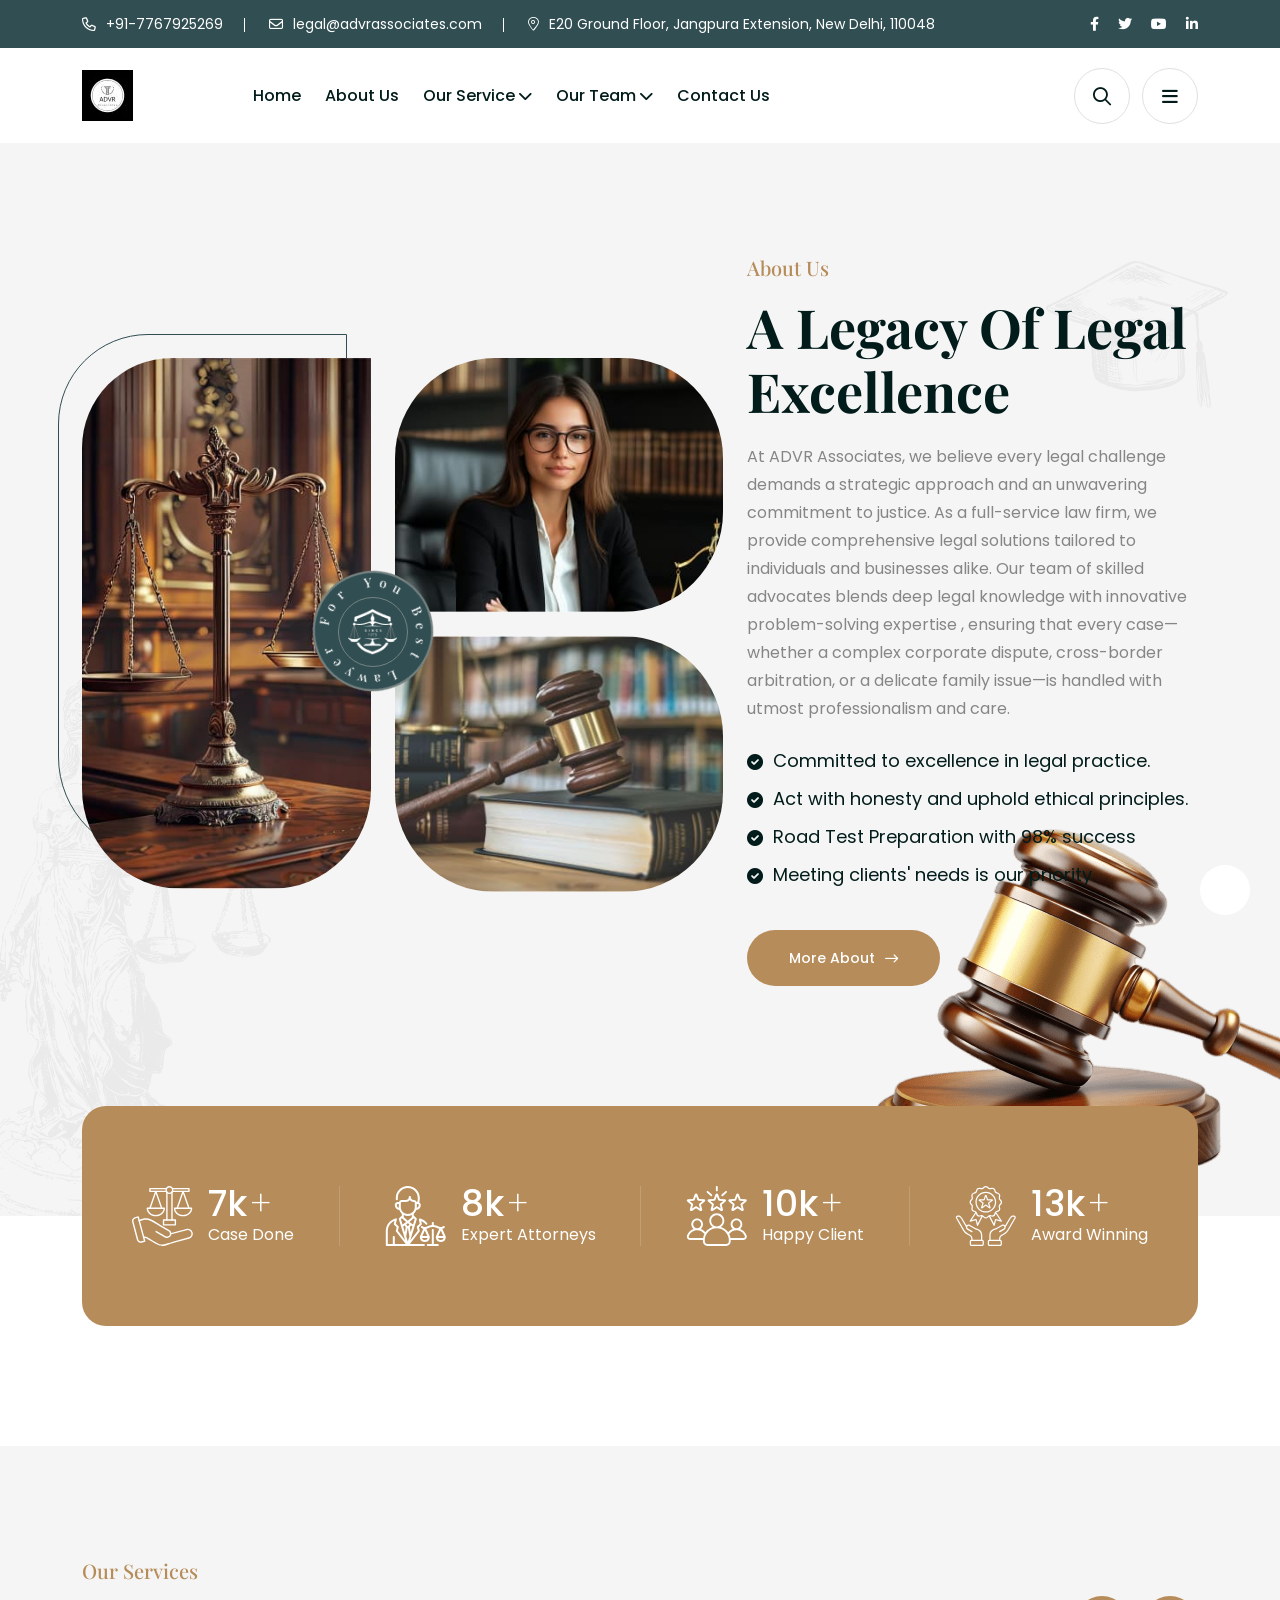
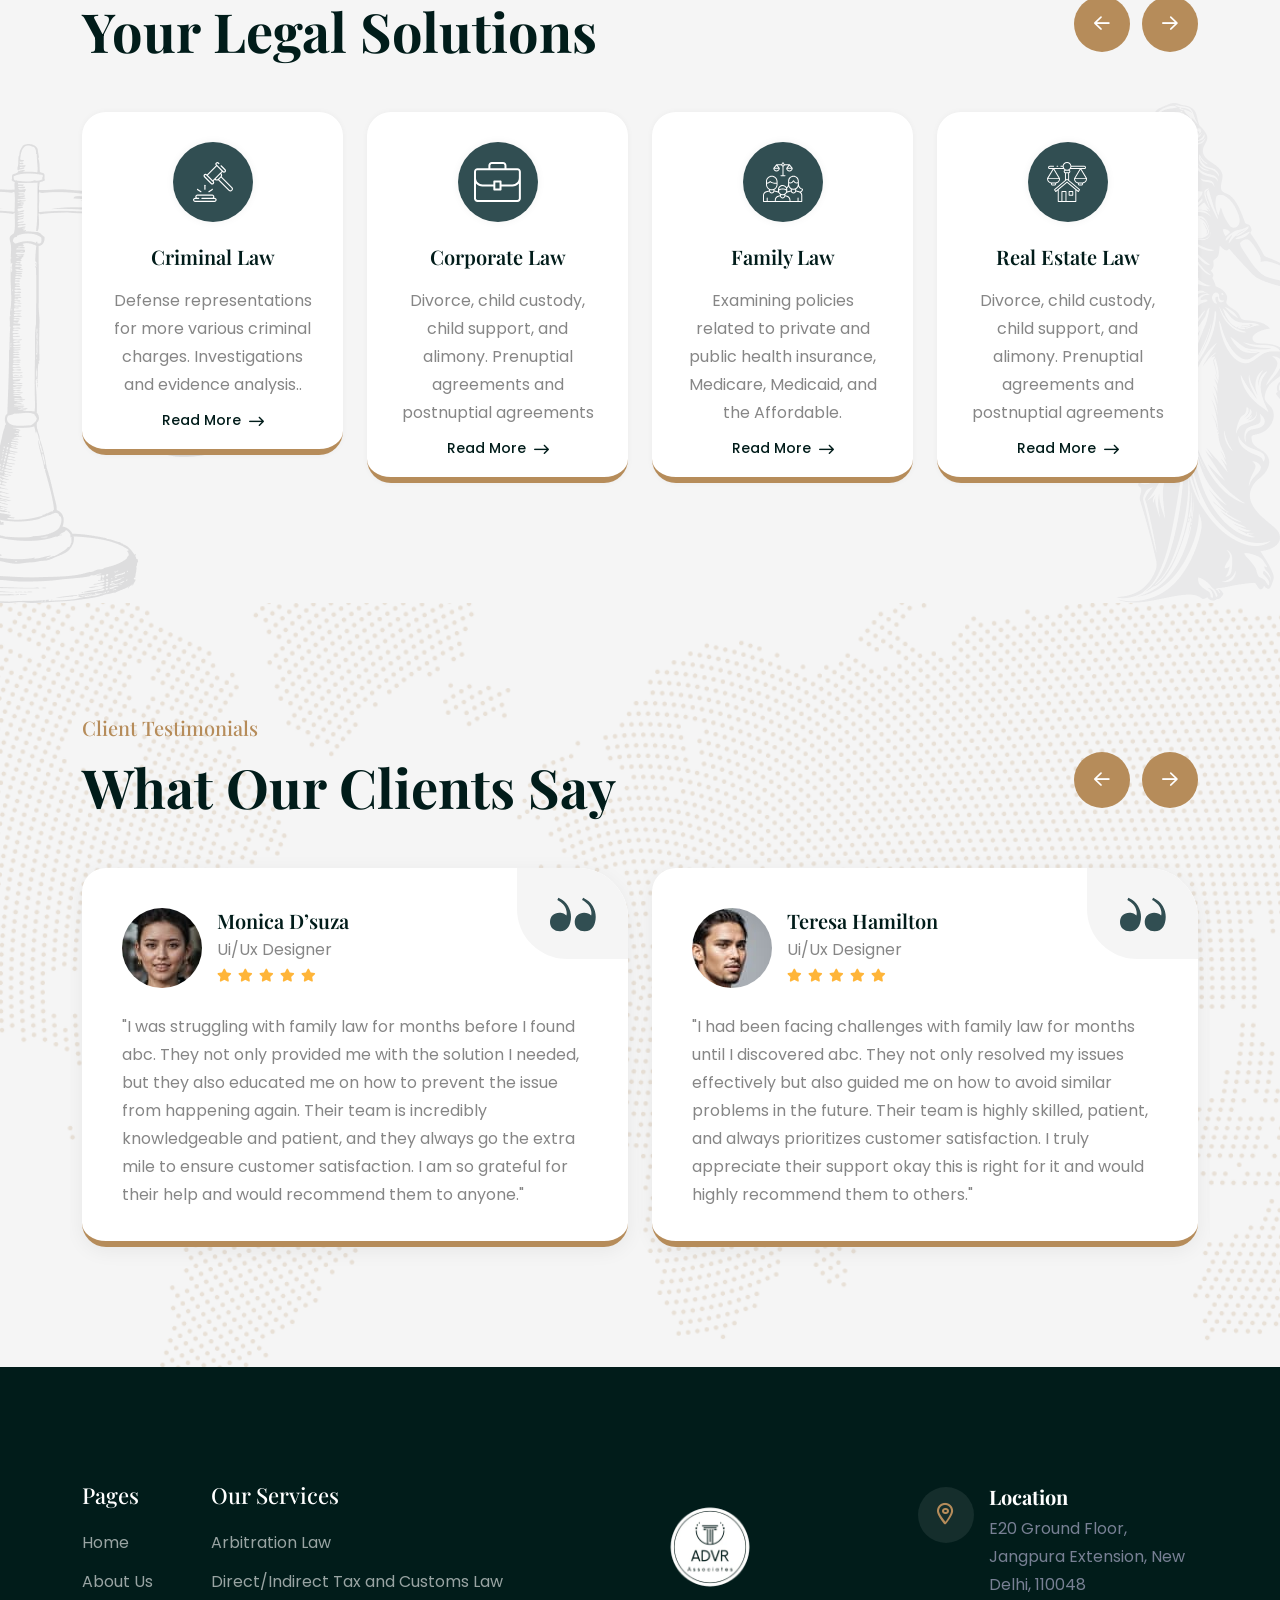
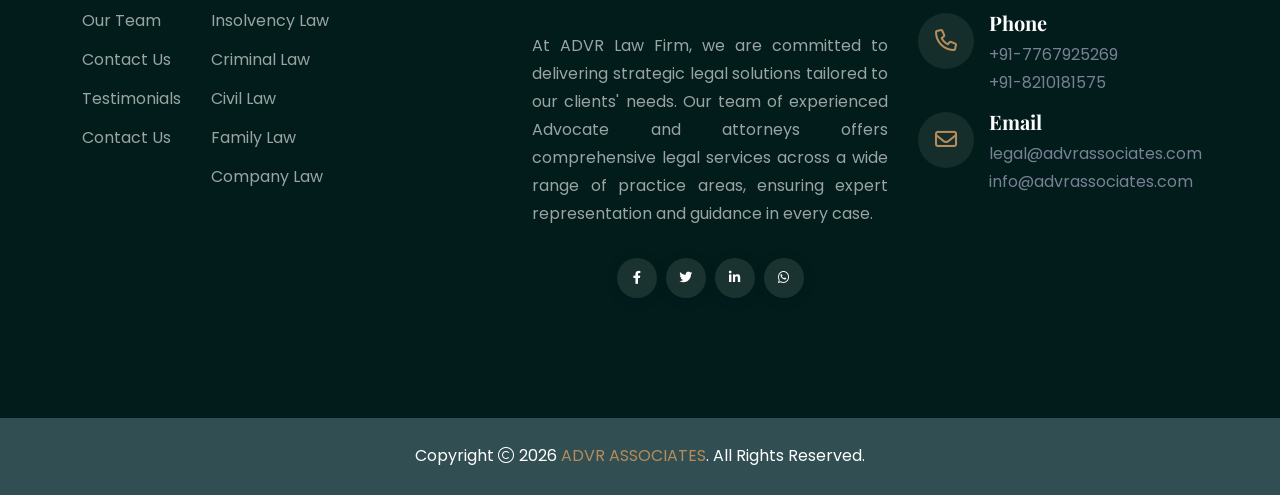
==== about.html @ f483fa9d "Initial commit" ====
<!doctype html>
<html class="no-js" lang="zxx" dir="ltr">
  <head>
    <meta charset="utf-8" />
    <meta http-equiv="x-ua-compatible" content="ie=edge" />
    <title>ADVR ASSOCIATES</title>
    <meta name="author" content="Ensaf" />
    <meta name="description" content="Ensaf-html - Law Agency HTML Template" />
    <meta name="keywords" content="Ensaf-html - Law Agency HTML Template" />
    <meta name="robots" content="INDEX,FOLLOW" />
    <meta
      name="viewport"
      content="width=device-width,initial-scale=1,shrink-to-fit=no"
    />
    <link rel="manifest" href="assets/img/favicons/manifest.json" />
    <meta name="msapplication-TileColor" content="#ffffff" />
    <meta
      name="msapplication-TileImage"
      content="assets/img/favicons/ms-icon-144x144.png"
    />
    <meta name="theme-color" content="#ffffff" />
    <link rel="preconnect" href="https://fonts.googleapis.com/" />
    <link rel="preconnect" href="https://fonts.gstatic.com/" crossorigin />
    <link
      href="https://fonts.googleapis.com/css2?family=Playfair+Display:ital,wght@0,400..900;1,400..900&amp;family=Poppins:ital,wght@0,100;0,200;0,300;0,400;0,500;0,600;0,700;0,800;0,900;1,100;1,200;1,300;1,400;1,500;1,600;1,700;1,800;1,900&amp;display=swap"
      rel="stylesheet"
    />
    <link rel="stylesheet" href="assets/css/app.min.css" />
    <link rel="stylesheet" href="assets/css/fontawesome.min.css" />
    <link rel="stylesheet" href="assets/css/style.css" />
  </head>
  <body class="">
    <div class="sidemenu-wrapper sidemenu-info d-none d-lg-block">
      <div class="sidemenu-content">
        <button class="closeButton sideMenuCls">
          <i class="far fa-times"></i>
        </button>
        <div class="widget">
          <div class="th-widget-about">
            <div class="about-logo">
              <a href="index.html"
                ><img
                  src="assets/img/my-images/New Projectdzgjhxb.webp "
                  alt="Ensaf-html"
              /></a>
            </div>
            <p class="about-text">
              We provide specialized winterization services to safeguard your
              pool during the off-season, and when spring arrives, we handle the
              thorough opening process.
            </p>
            <div class="th-social">
              <a href="https://www.facebook.com/"
                ><i class="fab fa-facebook-f"></i
              ></a>
              <a href="https://www.twitter.com/"
                ><i class="fab fa-twitter"></i
              ></a>
              <a href="https://www.linkedin.com/"
                ><i class="fab fa-linkedin-in"></i
              ></a>
              <a href="https://www.whatsapp.com/"
                ><i class="fab fa-whatsapp"></i
              ></a>
            </div>
          </div>
        </div>

        <div class="widget newsletter-widget">
          <h3 class="widget_title">Newsletter</h3>
          <p class="footer-text">Sign up to get update news about us</p>
          <form class="newsletter-form">
            <input
              class="form-control"
              type="email"
              placeholder="Enter Email"
              required=""
            />
            <button type="submit" class="th-btn style2">Subscribe</button>
          </form>
        </div>
      </div>
    </div>
    <div class="popup-search-box d-none d-lg-block">
      <button class="searchClose"><i class="fal fa-times"></i></button>
      <form action="#">
        <input type="text" placeholder="What are you looking for?" />
        <button type="submit"><i class="fal fa-search"></i></button>
      </form>
    </div>
    <div class="th-menu-wrapper">
      <div class="th-menu-area text-center">
        <button class="th-menu-toggle"><i class="fal fa-times"></i></button>
        <div class="mobile-logo">
          <a href="index.html"
            ><img
              src="assets/img/my-images/New Projectdzgjhxb.webp"
              alt="Ensaf-html"
          /></a>
        </div>
        <div class="th-mobile-menu">
          <ul>
            <li class="menu-item-has-children">
              <a href="index.html">Home</a>
            </li>

            <li class="menu-item-has-children">
              <a href="about.html">About Us</a>
            </li>
            <li class="menu-item-has-children">
              <a href="#">Service</a>
              <ul class="sub-menu">
                <li>
                  <a href="arbitration-law.html">Arbitration Law</a>
                </li>
                <li>
                  <a href="direct-indirect-tax-customs-law.html"
                    >Direct/Indirect Tax and Customs Law</a
                  >
                </li>
                <li>
                  <a href="insolvency-law.html">Insolvency Law</a>
                </li>
                <li><a href="criminal-law.html">Criminal Law</a></li>
                <li><a href="civil-law.html">Civil Law</a></li>
                <li><a href="family-law.html">Family Law</a></li>
                <li><a href="company-law.html">Company Law</a></li>
              </ul>
            </li>

            <li class="menu-item-has-children">
              <a href="#">Our Team</a>
              <ul class="sub-menu">
                <li><a href="ankita-singh.html">Ankita Singh</a></li>
                <li>
                  <a href="m-p-gupta.html">M.P Gupta</a>
                </li>
                <li>
                  <a href="riju-paukan.html">Riju Paukan</a>
                </li>
                <li><a href="deepak-kumar.html">Deepak Kumar</a></li>
                <li><a href="vibhas-tunkikar.html">Vibhas Tunkikar</a></li>
              </ul>
            </li>
            <li><a href="contact.html">Contact</a></li>
          </ul>
        </div>
      </div>
    </div>
    <header class="th-header header-layout1 onepage-nav">
      <div class="header-top">
        <div class="container header-1-container">
          <div
            class="row justify-content-center justify-content-lg-between align-items-center gy-2"
          >
            <div class="col-auto d-none d-lg-block">
              <div class="header-links">
                <ul>
                  <li>
                    <i class="fa-regular fa-phone"></i>
                    <a href="tel:+91-7767925269">+91-7767925269</a>
                  </li>
                  <li>
                    <i class="fa-sharp fa-regular fa-envelope"></i>
                    <a href="mailto:legal@advrassociates.com"
                      >legal@advrassociates.com</a
                    >
                  </li>
                  <li>
                    <i class="fal fa-location-dot"></i>
                    <a href="https://www.google.com/maps"
                      >E20 Ground Floor, Jangpura Extension, New Delhi, 110048
                    </a>
                  </li>
                </ul>
              </div>
            </div>
            <div class="col-auto">
              <div class="header-links">
                <div class="social-links">
                  <a href="https://www.facebook.com/"
                    ><i class="fab fa-facebook-f"></i
                  ></a>
                  <a href="https://www.twitter.com/"
                    ><i class="fab fa-twitter"></i
                  ></a>
                  <a href="https://www.youtube.com/"
                    ><i class="fa-brands fa-youtube"></i
                  ></a>
                  <a href="https://www.linkedin.com/"
                    ><i class="fa-brands fa-linkedin-in"></i
                  ></a>
                </div>
              </div>
            </div>
          </div>
        </div>
      </div>
      <div class="sticky-wrapper">
        <div class="menu-area">
          <div class="container header-1-container">
            <div class="row align-items-center justify-content-between">
              <div class="col-auto">
                <div class="header-logo">
                  <a href="index.html"
                    ><img
                      src="assets/img/my-images/New Projectdzgjhxb.webp"
                      alt="Ensaf-html"
                  /></a>
                </div>
              </div>
              <div class="col-auto me-xl-auto">
                <nav class="main-menu d-none d-lg-inline-block me-xl-auto">
                  <ul>
                    <li class="menu-item">
                      <a href="index.html">Home</a>
                    </li>
                    <li><a href="about.html">About Us</a></li>
                    <li class="menu-item-has-children">
                      <a href="#">Our Service</a>
                      <ul class="sub-menu">
                        <li>
                          <a href="arbitration-law.html">Arbitration Law</a>
                        </li>
                        <li>
                          <a href="direct-indirect-tax-customs-law.html"
                            >Direct/Indirect Tax and Customs Law</a
                          >
                        </li>
                        <li>
                          <a href="insolvency-law.html">Insolvency Law</a>
                        </li>
                        <li><a href="criminal-law.html">Criminal Law</a></li>
                        <li><a href="civil-law.html">Civil Law</a></li>
                        <li><a href="family-law.html">Family Law</a></li>
                        <li><a href="company-law.html">Company Law</a></li>
                      </ul>
                    </li>
                    <li class="menu-item-has-children">
                      <a href="#">Our Team</a>
                      <ul class="sub-menu">
                        <li><a href="ankita-singh.html">Ankita Singh</a></li>
                        <li>
                          <a href="m-p-gupta.html">M.P Gupta</a>
                        </li>
                        <li>
                          <a href="riju-paukan.html">Riju Paukan</a>
                        </li>
                        <li><a href="deepak-kumar.html">Deepak Kumar</a></li>
                        <li>
                          <a href="vibhas-tunkikar.html">Vibhas Tunkikar</a>
                        </li>
                      </ul>
                    </li>
                    <li><a href="contact.html">Contact Us</a></li>
                  </ul>
                </nav>
                <button type="button" class="th-menu-toggle d-block d-lg-none">
                  <i class="far fa-bars"></i>
                </button>
              </div>
              <div class="col-auto d-none d-xl-block">
                <div class="header-button">
                  <button type="button" class="icon-btn searchBoxToggler">
                    <i class="far fa-magnifying-glass"></i>
                  </button>
                  <a href="contact.html" class="th-btn style4"
                    >Free consultation <i class="far fa-arrow-right-long"></i
                  ></a>
                  <button type="button" class="icon-btn sideMenuInfo">
                    <i class="fa-solid fa-bars"></i>
                  </button>
                </div>
              </div>
            </div>
          </div>
        </div>
      </div>
    </header>
    <div class="about-1-wrapper space bg-smoke2" id="about-sec">
      <div class="shape-mockup jump" data-left="0%" data-bottom="0%">
        <img src="assets/img/my-images/about1-left-shape.png" alt="image" />
      </div>
      <div class="shape-mockup jump" data-top="11%" data-right="4%">
        <img src="assets/img/my-images/about1-right-top.png" alt="image" />
      </div>
      <div
        class="shape-mockup jump-reverse d-none d-md-block"
        data-right="0"
        data-bottom="4%"
      >
        <img src="assets/img/my-images/about1-right-bottom.png" alt="image" />
      </div>
      <div class="container">
        <div class="row gy-40 gx-60 align-items-center">
          <div class="col-xl-7 mb-xl-0">
            <div class="img-box1 about-1">
              <div class="shape-mockup logo-shape">
                <div class="logo-icon-wrap">
                  <h4 class="logo-icon">
                    <img
                      src="assets/img/my-images/logo-icon-white.png"
                      alt="img"
                    />
                  </h4>
                  <div class="logo-icon-wrap__text bg-theme2">
                    <span class="logo-animation">Best Lawyer For You</span>
                  </div>
                </div>
              </div>
              <div class="img1">
                <img
                  class="tilt-active"
                  src="assets/img/my-images/about-1-left.jpg"
                  alt="Image"
                />
              </div>
              <div class="img2">
                <div class="img2-top">
                  <img
                    class="tilt-active"
                    src="assets/img/my-images/about-1-right.jpg"
                    alt="Image"
                  />
                </div>
                <div class="img2-bottom">
                  <img
                    class="tilt-active"
                    src="assets/img/my-images/about-1-right-2.jpg"
                    alt="Image"
                  />
                </div>
              </div>
            </div>
          </div>
          <div class="col-xl-5">
            <div class="title-area mb-25">
              <span class="sub-title before-none">About Us</span>
              <h2 class="sec-title">A Legacy of Legal Excellence</h2>
              <p class="sec-text">
                At ADVR Associates, we believe every legal challenge demands a
                strategic approach and an unwavering commitment to justice. As a
                full-service law firm, we provide comprehensive legal solutions
                tailored to individuals and businesses alike. Our team of
                skilled advocates blends deep legal knowledge with innovative
                problem-solving expertise , ensuring that every case—whether a
                complex corporate dispute, cross-border arbitration, or a
                delicate family issue—is handled with utmost professionalism and
                care.
              </p>
            </div>
            <div class="checklist style2 mb-40">
              <ul>
                <li>
                  <i class="fa-sharp fa-solid fa-circle-check"></i> Committed to
                  excellence in legal practice.
                </li>
                <li>
                  <i class="fa-sharp fa-solid fa-circle-check"></i> Act with
                  honesty and uphold ethical principles.
                </li>
                <li>
                  <i class="fa-sharp fa-solid fa-circle-check"></i> Road Test
                  Preparation with 98% success
                </li>
                <li>
                  <i class="fa-sharp fa-solid fa-circle-check"></i> Meeting
                  clients' needs is our priority.
                </li>
              </ul>
            </div>
            <div>
              <a href="about.html" class="th-btn style4"
                >More About <i class="fa-regular fa-arrow-right-long"></i
              ></a>
            </div>
          </div>
        </div>
      </div>
    </div>

    <div
      class="counter-sec1 space-bottom"
      data-pos-for=".about-1-wrapper"
      data-sec-pos="top-half"
    >
      <div class="container">
        <div class="counter-card-wrap">
          <div class="counter-card">
            <div class="box-icon">
              <img src="assets/img/my-images/counter_1_1.svg" alt="Icon" />
            </div>
            <div class="media-body">
              <h4 class="box-number">
                <span class="counter-number">10 </span>k
                <span class="plus-simple">+</span>
              </h4>
              <p class="box-text">Case Done</p>
            </div>
          </div>
          <div class="divider"></div>
          <div class="counter-card">
            <div class="box-icon">
              <img src="assets/img/my-images/counter_1_2.svg" alt="Icon" />
            </div>
            <div class="media-body">
              <h4 class="box-number">
                <span class="counter-number">12 </span>k
                <span class="plus-simple">+</span>
              </h4>
              <p class="box-text">Expert Attorneys</p>
            </div>
          </div>
          <div class="divider"></div>
          <div class="counter-card">
            <div class="box-icon">
              <img src="assets/img/my-images/counter_1_3.svg" alt="Icon" />
            </div>
            <div class="media-body">
              <h4 class="box-number">
                <span class="counter-number">15 </span>k
                <span class="plus-simple">+</span>
              </h4>
              <p class="box-text">Happy Client</p>
            </div>
          </div>
          <div class="divider"></div>
          <div class="counter-card">
            <div class="box-icon">
              <img src="assets/img/my-images/counter_1_4.svg" alt="Icon" />
            </div>
            <div class="media-body">
              <h4 class="box-number">
                <span class="counter-number">20 </span>k
                <span class="plus-simple">+</span>
              </h4>
              <p class="box-text">Award Winning</p>
            </div>
          </div>
          <div class="divider"></div>
        </div>
      </div>
    </div>
    <section
      class="th-service-2 bg-smoke overflow-hidden space bg-smoke2"
      id="service-sec"
    >
      <div
        class="shape-mockup jump d-none d-xl-block"
        data-left="0"
        data-bottom="0"
      >
        <img
          src="assets/img/my-images/service-inner-left.png"
          alt="shape img"
        />
      </div>
      <div
        class="shape-mockup jump-reverse d-none d-xl-block"
        data-right="0"
        data-bottom="0"
      >
        <img
          src="assets/img/my-images/service-inner-right.png"
          alt="shape img"
        />
      </div>
      <div class="container">
        <div
          class="row justify-content-lg-between justify-content-center align-items-end"
        >
          <div class="col-lg-7 col-md-8">
            <div class="title-area text-center text-lg-start">
              <span class="sub-title">Our Services</span>
              <h2 class="sec-title">Your Legal Solutions</h2>
            </div>
          </div>
          <div class="col-lg-auto d-none d-lg-block">
            <div class="sec-btn">
              <div class="icon-box">
                <button
                  data-slider-prev="#serviceSlider2"
                  class="slider-arrow default show-all"
                >
                  <i class="far fa-arrow-left"></i>
                </button>
                <button
                  data-slider-next="#serviceSlider2"
                  class="slider-arrow default show-all"
                >
                  <i class="far fa-arrow-right"></i>
                </button>
              </div>
            </div>
          </div>
        </div>
        <div class="row gy-30 justify-content-center">
          <div class="slider-area">
            <div
              class="swiper th-slider has-shadow"
              id="serviceSlider2"
              data-slider-options='{"breakpoints":{"0":{"slidesPerView":1},"576":{"slidesPerView":"1"},"768":{"slidesPerView":"2"},"992":{"slidesPerView":"3"},"1200":{"slidesPerView":"4"}}, "autoHeight": "true"}'
            >
              <div class="swiper-wrapper">
                <div class="swiper-slide">
                  <div class="service-card style-2 bg-white">
                    <div class="box-icon">
                      <img
                        src="assets/img/my-images/service_card_1_1.svg"
                        alt="Icon"
                      />
                    </div>
                    <div class="box-content">
                      <h3 class="box-title">
                        <a href="service-details.html">Criminal Law</a>
                      </h3>
                      <p class="box-text">
                        Defense representations for more various criminal
                        charges. Investigations and evidence analysis..
                      </p>
                    </div>
                    <a href="service-details.html" class="link-btn"
                      >Read More <i class="fa-regular fa-arrow-right-long"></i
                    ></a>
                  </div>
                </div>
                <div class="swiper-slide">
                  <div class="service-card style-2 bg-white">
                    <div class="box-icon">
                      <img
                        src="assets/img/my-images/service_card_1_2.svg"
                        alt="Icon"
                      />
                    </div>
                    <div class="box-content">
                      <h3 class="box-title">
                        <a href="service-details.html">Corporate Law</a>
                      </h3>
                      <p class="box-text">
                        Divorce, child custody, child support, and alimony.
                        Prenuptial agreements and postnuptial agreements
                      </p>
                    </div>
                    <a href="service-details.html" class="link-btn"
                      >Read More <i class="fa-regular fa-arrow-right-long"></i
                    ></a>
                  </div>
                </div>
                <div class="swiper-slide">
                  <div class="service-card style-2 bg-white">
                    <div class="box-icon">
                      <img
                        src="assets/img/my-images/service_card_1_3.svg"
                        alt="Icon"
                      />
                    </div>
                    <div class="box-content">
                      <h3 class="box-title">
                        <a href="service-details.html">Family Law</a>
                      </h3>
                      <p class="box-text">
                        Examining policies related to private and public health
                        insurance, Medicare, Medicaid, and the Affordable.
                      </p>
                    </div>
                    <a href="service-details.html" class="link-btn"
                      >Read More <i class="fa-regular fa-arrow-right-long"></i
                    ></a>
                  </div>
                </div>
                <div class="swiper-slide">
                  <div class="service-card style-2 bg-white">
                    <div class="box-icon">
                      <img
                        src="assets/img/my-images/service_card_1_4.svg"
                        alt="Icon"
                      />
                    </div>
                    <div class="box-content">
                      <h3 class="box-title">
                        <a href="service-details.html">Real Estate Law</a>
                      </h3>
                      <p class="box-text">
                        Divorce, child custody, child support, and alimony.
                        Prenuptial agreements and postnuptial agreements
                      </p>
                    </div>
                    <a href="service-details.html" class="link-btn"
                      >Read More <i class="fa-regular fa-arrow-right-long"></i
                    ></a>
                  </div>
                </div>
                <div class="swiper-slide">
                  <div class="service-card style-2 bg-white">
                    <div class="box-icon">
                      <img
                        src="assets/img/my-images/service_card_1_5.svg"
                        alt="Icon"
                      />
                    </div>
                    <div class="box-content">
                      <h3 class="box-title">
                        <a href="service-details.html">Personal Injury Law</a>
                      </h3>
                      <p class="box-text">
                        Property transactions, leases, and zoning issues. Real
                        estate disputes and litigation. Property title searches.
                      </p>
                    </div>
                    <a href="service-details.html" class="link-btn"
                      >Read More <i class="fa-regular fa-arrow-right-long"></i
                    ></a>
                  </div>
                </div>
                <div class="swiper-slide">
                  <div class="service-card style-2 bg-white">
                    <div class="box-icon">
                      <img
                        src="assets/img/my-images/service_card_1_6.svg"
                        alt="Icon"
                      />
                    </div>
                    <div class="box-content">
                      <h3 class="box-title">
                        <a href="service-details.html">Health Care Policy</a>
                      </h3>
                      <p class="box-text">
                        Divorce, child custody, child support, and alimony.
                        Prenuptial agreements and postnuptial agreements
                      </p>
                    </div>
                    <a href="service-details.html" class="link-btn"
                      >Read More <i class="fa-regular fa-arrow-right-long"></i
                    ></a>
                  </div>
                </div>
              </div>
            </div>
          </div>
        </div>
      </div>
    </section>

    <section
      class="testi-card-area-1 overflow-hidden space"
      id="testi-sec"
      data-bg-src="assets/img/my-images/testi-bg-1.png"
    >
      <div class="container">
        <div
          class="row justify-content-lg-between justify-content-center align-items-end"
        >
          <div class="col-lg">
            <div class="title-area text-center text-lg-start">
              <span class="sub-title before-none">Client Testimonials</span>
              <h2 class="sec-title">What Our Clients Say</h2>
            </div>
          </div>
          <div class="col-lg-auto">
            <div class="sec-btn">
              <div class="icon-box">
                <button
                  data-slider-prev="#testiSlide11"
                  class="slider-arrow default"
                >
                  <i class="far fa-arrow-left"></i>
                </button>
                <button
                  data-slider-next="#testiSlide11"
                  class="slider-arrow default"
                >
                  <i class="far fa-arrow-right"></i>
                </button>
              </div>
            </div>
          </div>
        </div>
        <div class="testi-card-slide">
          <div
            class="swiper has-shadow th-slider"
            id="testiSlide11"
            data-slider-options='{"breakpoints":{"0":{"slidesPerView":1},"576":{"slidesPerView":"1"},"768":{"slidesPerView":"1"},"992":{"slidesPerView":"2"},"1200":{"slidesPerView":"2"}}}'
          >
            <div class="swiper-wrapper">
              <div class="swiper-slide">
                <div class="testi-block" dir="ltr">
                  <div class="testi-icon-1-top">
                    <img
                      src="assets/img/my-images/testi-icon-1-top.svg"
                      alt="image"
                    />
                  </div>
                  <div class="testi-block-top">
                    <div class="box-img">
                      <img
                        src="assets/img/my-images/testi_1_1.jpg"
                        alt="Avater"
                      />
                    </div>
                    <div class="content">
                      <h3 class="box-title">Monica D’suza</h3>
                      <p class="box-desig">Ui/Ux Designer</p>
                      <div class="box-review">
                        <i class="fa-sharp fa-solid fa-star"></i
                        ><i class="fa-sharp fa-solid fa-star"></i
                        ><i class="fa-sharp fa-solid fa-star"></i
                        ><i class="fa-sharp fa-solid fa-star"></i
                        ><i class="fa-sharp fa-solid fa-star"></i>
                      </div>
                    </div>
                  </div>
                  <p class="box-text">
                    "I was struggling with family law for months before I found
                    abc. They not only provided me with the solution I needed,
                    but they also educated me on how to prevent the issue from
                    happening again. Their team is incredibly knowledgeable and
                    patient, and they always go the extra mile to ensure
                    customer satisfaction. I am so grateful for their help and
                    would recommend them to anyone."
                  </p>
                </div>
              </div>
              <div class="swiper-slide">
                <div class="testi-block" dir="ltr">
                  <div class="testi-icon-1-top">
                    <img
                      src="assets/img/my-images/testi-icon-1-top.svg"
                      alt="image"
                    />
                  </div>
                  <div class="testi-block-top">
                    <div class="box-img">
                      <img
                        src="assets/img/my-images/testi_1_2.jpg"
                        alt="Avater"
                      />
                    </div>
                    <div class="content">
                      <h3 class="box-title">Teresa Hamilton</h3>
                      <p class="box-desig">Ui/Ux Designer</p>
                      <div class="box-review">
                        <i class="fa-sharp fa-solid fa-star"></i
                        ><i class="fa-sharp fa-solid fa-star"></i
                        ><i class="fa-sharp fa-solid fa-star"></i
                        ><i class="fa-sharp fa-solid fa-star"></i
                        ><i class="fa-sharp fa-solid fa-star"></i>
                      </div>
                    </div>
                  </div>
                  <p class="box-text">
                    "I had been facing challenges with family law for months
                    until I discovered abc. They not only resolved my issues
                    effectively but also guided me on how to avoid similar
                    problems in the future. Their team is highly skilled,
                    patient, and always prioritizes customer satisfaction. I
                    truly appreciate their support okay this is right for it and
                    would highly recommend them to others."
                  </p>
                </div>
              </div>
              <div class="swiper-slide">
                <div class="testi-block" dir="ltr">
                  <div class="testi-icon-1-top">
                    <img
                      src="assets/img/my-images/testi-icon-1-top.svg"
                      alt="image"
                    />
                  </div>
                  <div class="testi-block-top">
                    <div class="box-img">
                      <img
                        src="assets/img/my-images/testi_1_3.jpg"
                        alt="Avater"
                      />
                    </div>
                    <div class="content">
                      <h3 class="box-title">Monks Millar</h3>
                      <p class="box-desig">Ui/Ux Designer</p>
                      <div class="box-review">
                        <i class="fa-sharp fa-solid fa-star"></i
                        ><i class="fa-sharp fa-solid fa-star"></i
                        ><i class="fa-sharp fa-solid fa-star"></i
                        ><i class="fa-sharp fa-solid fa-star"></i
                        ><i class="fa-sharp fa-solid fa-star"></i>
                      </div>
                    </div>
                  </div>
                  <p class="box-text">
                    "I was struggling with family law for months before I found
                    abc. They not only provided me with the solution I needed,
                    but they also educated me on how to prevent the issue from
                    happening again. Their team is incredibly knowledgeable and
                    patient, and they always go the extra mile to ensure
                    customer satisfaction. I am so grateful for their help and
                    would recommend them to anyone."
                  </p>
                </div>
              </div>
              <div class="swiper-slide">
                <div class="testi-block" dir="ltr">
                  <div class="testi-icon-1-top">
                    <img
                      src="assets/img/my-images/testi-icon-1-top.svg"
                      alt="image"
                    />
                  </div>
                  <div class="testi-block-top">
                    <div class="box-img">
                      <img
                        src="assets/img/my-images/testi_1_4.jpg"
                        alt="Avater"
                      />
                    </div>
                    <div class="content">
                      <h3 class="box-title">William Hazelip</h3>
                      <p class="box-desig">Ui/Ux Designer</p>
                      <div class="box-review">
                        <i class="fa-sharp fa-solid fa-star"></i
                        ><i class="fa-sharp fa-solid fa-star"></i
                        ><i class="fa-sharp fa-solid fa-star"></i
                        ><i class="fa-sharp fa-solid fa-star"></i
                        ><i class="fa-sharp fa-solid fa-star"></i>
                      </div>
                    </div>
                  </div>
                  <p class="box-text">
                    "Navigating family law issues was overwhelming for months
                    until I came across abc. They didn’t just solve how to
                    prevent the issue from happening again my problem—they
                    empowered me with knowledge to manage such situations
                    better. Their expertise and dedication to client
                    satisfaction left okay no problem a lasting impression. I’m
                    forever grateful and highly endorse their services."
                  </p>
                </div>
              </div>
            </div>
          </div>
        </div>
      </div>
    </section>

    <!-- Footer Section Start-->
    <footer class="footer-wrapper footer-layout1">
      <div class="widget-area bg-footer-color">
        <div class="container">
          <div class="row justify-content-between">
            <div class="col-md-6 col-xl-auto footer-border-right">
              <div class="widget widget_nav_menu footer-widget">
                <h3 class="widget_title">Pages</h3>
                <div class="menu-all-pages-container">
                  <ul class="menu">
                    <li><a href="index.html">Home</a></li>
                    <li><a href="about.html">About Us</a></li>
                    <li><a href="team.html">Our Team</a></li>
                    <li><a href="contact.html">Contact Us</a></li>
                    <li><a href="testimonials.html">Testimonials</a></li>
                    <li><a href="contact.html">Contact Us</a></li>
                  </ul>
                </div>
              </div>
            </div>
            <div class="col-md-6 col-xl-auto footer-border-right">
              <div class="widget widget_nav_menu footer-widget">
                <h3 class="widget_title">Our Services</h3>
                <div class="menu-all-pages-container">
                  <ul class="menu">
                    <li>
                      <a href="arbitration-law.html">Arbitration Law</a>
                    </li>
                    <li>
                      <a href="direct-indirect-tax-customs-law.html"
                        >Direct/Indirect Tax and Customs Law</a
                      >
                    </li>
                    <li>
                      <a href="insolvency-law.html">Insolvency Law</a>
                    </li>
                    <li><a href="criminal-law.html">Criminal Law</a></li>
                    <li><a href="civil-law.html">Civil Law</a></li>
                    <li><a href="family-law.html">Family Law</a></li>
                    <li><a href="company-law.html">Company Law</a></li>
                  </ul>
                </div>
              </div>
            </div>
            <div class="col-md-6 col-xl-4 footer-border-right">
              <div class="widget footer-widget text-xl-center text-start">
                <div class="th-widget-about">
                  <div class="about-logo">
                    <a href="index.html"
                      ><img
                        src="assets/img/my-images/logo.webp"
                        width="120"
                        height="30"
                        alt="Ensaf-html"
                    /></a>
                  </div>
                  <p class="about-text">
                    At ADVR Law Firm, we are committed to delivering strategic
                    legal solutions tailored to our clients' needs. Our team of
                    experienced Advocate and attorneys offers comprehensive
                    legal services across a wide range of practice areas,
                    ensuring expert representation and guidance in every case.
                  </p>
                  <div class="th-social">
                    <a href="https://www.facebook.com/"
                      ><i class="fab fa-facebook-f"></i
                    ></a>
                    <a href="https://www.twitter.com/"
                      ><i class="fab fa-twitter"></i
                    ></a>
                    <a href="https://www.linkedin.com/"
                      ><i class="fab fa-linkedin-in"></i
                    ></a>
                    <a href="https://www.whatsapp.com/"
                      ><i class="fab fa-whatsapp"></i
                    ></a>
                  </div>
                </div>
              </div>
            </div>
            <div class="col-md-6 col-xl-auto footer-border-right">
              <div class="widget footer-widget">
                <div class="th-widget-contact">
                  <div class="info-box">
                    <div class="info-box_icon">
                      <i class="fa-regular fa-location-dot"></i>
                    </div>
                    <div class="info-contnt">
                      <h4 class="footer-info-title">Location</h4>
                      <p class="info-box_text">
                        E20 Ground Floor, Jangpura Extension, New Delhi, 110048
                      </p>
                    </div>
                  </div>
                  <div class="info-box">
                    <div class="info-box_icon">
                      <i class="fa-regular fa-phone"></i>
                    </div>
                    <div class="info-contnt">
                      <h4 class="footer-info-title">Phone</h4>
                      <p class="info-box_text">
                        <a href="tel:+91-7767925269" class="info-box_link"
                          >+91-7767925269</a
                        >
                        <a href="tel:+91-8210181575" class="info-box_link"
                          >+91-8210181575
                        </a>
                      </p>
                    </div>
                  </div>
                  <div class="info-box">
                    <div class="info-box_icon">
                      <i class="fa-regular fa-envelope"></i>
                    </div>
                    <div class="info-contnt">
                      <h4 class="footer-info-title">Email</h4>
                      <p class="info-box_text">
                        <a
                          href="mailto:legal@advrassociates.com"
                          class="info-box_link"
                          >legal@advrassociates.com</a
                        >
                        <a
                          href="mailto:info@advrassociates.com"
                          class="info-box_link"
                          >info@advrassociates.com</a
                        >
                      </p>
                    </div>
                  </div>
                </div>
              </div>
            </div>
          </div>
        </div>
      </div>
      <div class="copyright-wrap">
        <div class="container">
          <div class="row gy-2 align-items-center">
            <div class="col-md-12">
              <p class="copyright-text text-center">
                Copyright <i class="fal fa-copyright"></i> 2026
                <a href="index.html">ADVR ASSOCIATES</a>. All Rights Reserved.
              </p>
            </div>
          </div>
        </div>
      </div>
    </footer>
    <!-- Footer Section End -->
    <div class="scroll-top">
      <svg
        class="progress-circle svg-content"
        width="100%"
        height="100%"
        viewBox="-1 -1 102 102"
      >
        <path
          d="M50,1 a49,49 0 0,1 0,98 a49,49 0 0,1 0,-98"
          style="
            transition: stroke-dashoffset 10ms linear 0s;
            stroke-dasharray: 307.919, 307.919;
            stroke-dashoffset: 307.919;
          "
        ></path>
      </svg>
    </div>
    <script src="assets/js/vendor/jquery-3.7.1.min.js"></script>
    <script src="assets/js/app.min.js"></script>
    <script src="assets/js/main.js"></script>
  </body>
</html>
---- assets/css/app.min.css ----
@charset "UTF-8";/*!
 * Bootstrap v5.0.0-beta1 (https://getbootstrap.com/)
 * Copyright 2011-2020 The Bootstrap Authors
 * Copyright 2011-2020 Twitter, Inc.
 * Licensed under MIT (https://github.com/twbs/bootstrap/blob/main/LICENSE)
 */:root{--bs-blue:#0d6efd;--bs-indigo:#6610f2;--bs-purple:#6f42c1;--bs-pink:#d63384;--bs-red:#dc3545;--bs-orange:#fd7e14;--bs-yellow:#ffc107;--bs-green:#198754;--bs-teal:#20c997;--bs-cyan:#0dcaf0;--bs-white:#fff;--bs-gray:#6c757d;--bs-gray-dark:#343a40;--bs-primary:#0d6efd;--bs-secondary:#6c757d;--bs-success:#198754;--bs-info:#0dcaf0;--bs-warning:#ffc107;--bs-danger:#dc3545;--bs-light:#f8f9fa;--bs-dark:#212529;--bs-font-sans-serif:system-ui,-apple-system,"Segoe UI",Roboto,"Helvetica Neue",Arial,"Noto Sans","Liberation Sans",sans-serif,"Apple Color Emoji","Segoe UI Emoji","Segoe UI Symbol","Noto Color Emoji";--bs-font-monospace:SFMono-Regular,Menlo,Monaco,Consolas,"Liberation Mono","Courier New",monospace;--bs-gradient:linear-gradient(180deg,hsla(0,0%,100%,.15),hsla(0,0%,100%,0))}*,:after,:before{box-sizing:border-box}@media (prefers-reduced-motion:no-preference){:root{scroll-behavior:smooth}}body{margin:0;font-family:var(--bs-font-sans-serif);font-size:1rem;font-weight:400;line-height:1.5;color:#212529;background-color:#fff;-webkit-text-size-adjust:100%;-webkit-tap-highlight-color:transparent}[tabindex="-1"]:focus:not(:focus-visible){outline:0!important}hr{margin:1rem 0;color:inherit;background-color:currentColor;border:0;opacity:.25}hr:not([size]){height:1px}.h1,.h2,.h3,.h4,.h5,.h6,h1,h2,h3,h4,h5,h6{margin-top:0;margin-bottom:.5rem;font-weight:500;line-height:1.2}.h1,h1{font-size:calc(1.375rem + 1.5vw)}@media (min-width:1200px){.h1,h1{font-size:2.5rem}}.h2,h2{font-size:calc(1.325rem + .9vw)}@media (min-width:1200px){.h2,h2{font-size:2rem}}.h3,h3{font-size:calc(1.3rem + .6vw)}@media (min-width:1200px){.h3,h3{font-size:1.75rem}}.h4,h4{font-size:calc(1.275rem + .3vw)}@media (min-width:1200px){.h4,h4{font-size:1.5rem}}.h5,h5{font-size:1.25rem}.h6,h6{font-size:1rem}p{margin-top:0;margin-bottom:1rem}abbr[data-bs-original-title],abbr[title]{text-decoration:underline;-webkit-text-decoration:underline dotted;text-decoration:underline dotted;cursor:help;-webkit-text-decoration-skip-ink:none;text-decoration-skip-ink:none}address{margin-bottom:1rem;font-style:normal;line-height:inherit}ol,ul{padding-left:2rem}dl,ol,ul{margin-top:0;margin-bottom:1rem}ol ol,ol ul,ul ol,ul ul{margin-bottom:0}dt{font-weight:700}dd{margin-bottom:.5rem;margin-left:0}blockquote{margin:0 0 1rem}b,strong{font-weight:bolder}.small,small{font-size:.875em}.mark,mark{padding:.2em;background-color:#fcf8e3}sub,sup{position:relative;font-size:.75em;line-height:0;vertical-align:baseline}sub{bottom:-.25em}sup{top:-.5em}a{color:#0d6efd;text-decoration:underline}a:hover{color:#0a58ca}a:not([href]):not([class]),a:not([href]):not([class]):hover{color:inherit;text-decoration:none}code,kbd,pre,samp{font-family:var(--bs-font-monospace);font-size:1em;direction:ltr;unicode-bidi:bidi-override}pre{display:block;margin-top:0;margin-bottom:1rem;overflow:auto;font-size:.875em}pre code{font-size:inherit;color:inherit;word-break:normal}code{font-size:.875em;color:#d63384;word-wrap:break-word}a>code{color:inherit}kbd{padding:.2rem .4rem;font-size:.875em;color:#fff;background-color:#212529;border-radius:.2rem}kbd kbd{padding:0;font-size:1em;font-weight:700}figure{margin:0 0 1rem}img,svg{vertical-align:middle}table{caption-side:bottom;border-collapse:collapse}caption{padding-top:.5rem;padding-bottom:.5rem;color:#6c757d;text-align:left}th{text-align:inherit;text-align:-webkit-match-parent}tbody,td,tfoot,th,thead,tr{border-color:inherit;border-style:solid;border-width:0}label{display:inline-block}button{border-radius:0}button:focus{outline:1px dotted;outline:5px auto -webkit-focus-ring-color}button,input,optgroup,select,textarea{margin:0;font-family:inherit;font-size:inherit;line-height:inherit}button,select{text-transform:none}[role=button]{cursor:pointer}select{word-wrap:normal}[list]::-webkit-calendar-picker-indicator{display:none}[type=button],[type=reset],[type=submit],button{-webkit-appearance:button}[type=button]:not(:disabled),[type=reset]:not(:disabled),[type=submit]:not(:disabled),button:not(:disabled){cursor:pointer}::-moz-focus-inner{padding:0;border-style:none}textarea{resize:vertical}fieldset{min-width:0;padding:0;margin:0;border:0}legend{float:left;width:100%;padding:0;margin-bottom:.5rem;font-size:calc(1.275rem + .3vw);line-height:inherit}@media (min-width:1200px){legend{font-size:1.5rem}}legend+*{clear:left}::-webkit-datetime-edit-day-field,::-webkit-datetime-edit-fields-wrapper,::-webkit-datetime-edit-hour-field,::-webkit-datetime-edit-minute,::-webkit-datetime-edit-month-field,::-webkit-datetime-edit-text,::-webkit-datetime-edit-year-field{padding:0}::-webkit-inner-spin-button{height:auto}[type=search]{outline-offset:-2px;-webkit-appearance:textfield}::-webkit-search-decoration{-webkit-appearance:none}::-webkit-color-swatch-wrapper{padding:0}::file-selector-button{font:inherit}::-webkit-file-upload-button{font:inherit;-webkit-appearance:button}output{display:inline-block}iframe{border:0}summary{display:list-item;cursor:pointer}progress{vertical-align:baseline}[hidden]{display:none!important}.lead{font-size:1.25rem;font-weight:300}.display-1{font-size:calc(1.625rem + 4.5vw);font-weight:300;line-height:1.2}@media (min-width:1200px){.display-1{font-size:5rem}}.display-2{font-size:calc(1.575rem + 3.9vw);font-weight:300;line-height:1.2}@media (min-width:1200px){.display-2{font-size:4.5rem}}.display-3{font-size:calc(1.525rem + 3.3vw);font-weight:300;line-height:1.2}@media (min-width:1200px){.display-3{font-size:4rem}}.display-4{font-size:calc(1.475rem + 2.7vw);font-weight:300;line-height:1.2}@media (min-width:1200px){.display-4{font-size:3.5rem}}.display-5{font-size:calc(1.425rem + 2.1vw);font-weight:300;line-height:1.2}@media (min-width:1200px){.display-5{font-size:3rem}}.display-6{font-size:calc(1.375rem + 1.5vw);font-weight:300;line-height:1.2}@media (min-width:1200px){.display-6{font-size:2.5rem}}.list-inline,.list-unstyled{padding-left:0;list-style:none}.list-inline-item{display:inline-block}.list-inline-item:not(:last-child){margin-right:.5rem}.initialism{font-size:.875em;text-transform:uppercase}.blockquote{margin-bottom:1rem;font-size:1.25rem}.blockquote>:last-child{margin-bottom:0}.blockquote-footer{margin-top:-1rem;margin-bottom:1rem;font-size:.875em;color:#6c757d}.blockquote-footer:before{content:"— "}.img-fluid,.img-thumbnail{max-width:100%;height:auto}.img-thumbnail{padding:.25rem;background-color:#fff;border:1px solid #dee2e6;border-radius:.25rem}.figure{display:inline-block}.figure-img{margin-bottom:.5rem;line-height:1}.figure-caption{font-size:.875em;color:#6c757d}.container,.container-fluid,.container-lg,.container-md,.container-sm,.container-xl,.container-xxl{width:100%;padding-right:var(--bs-gutter-x,.75rem);padding-left:var(--bs-gutter-x,.75rem);margin-right:auto;margin-left:auto}@media (min-width:576px){.container,.container-sm{max-width:540px}}@media (min-width:768px){.container,.container-md,.container-sm{max-width:720px}}@media (min-width:992px){.container,.container-lg,.container-md,.container-sm{max-width:960px}}@media (min-width:1200px){.container,.container-lg,.container-md,.container-sm,.container-xl{max-width:1140px}}@media (min-width:1400px){.container,.container-lg,.container-md,.container-sm,.container-xl,.container-xxl{max-width:1320px}}.row{--bs-gutter-x:1.5rem;--bs-gutter-y:0;display:-webkit-box;display:-webkit-flex;display:-ms-flexbox;display:flex;-webkit-flex-wrap:wrap;-ms-flex-wrap:wrap;flex-wrap:wrap;margin-top:calc(var(--bs-gutter-y) * -1);margin-right:calc(var(--bs-gutter-x)/ -2);margin-left:calc(var(--bs-gutter-x)/ -2)}.row>*{-webkit-flex-shrink:0;-ms-flex-negative:0;flex-shrink:0;width:100%;max-width:100%;padding-right:calc(var(--bs-gutter-x)/ 2);padding-left:calc(var(--bs-gutter-x)/ 2);margin-top:var(--bs-gutter-y)}.col{-webkit-box-flex:1;-webkit-flex:1 0 0%;-ms-flex:1 0 0%;flex:1 0 0%}.row-cols-auto>*{width:auto}.row-cols-1>*,.row-cols-auto>*{-webkit-box-flex:0;-webkit-flex:0 0 auto;-ms-flex:0 0 auto;flex:0 0 auto}.row-cols-1>*{width:100%}.row-cols-2>*{width:50%}.row-cols-2>*,.row-cols-3>*{-webkit-box-flex:0;-webkit-flex:0 0 auto;-ms-flex:0 0 auto;flex:0 0 auto}.row-cols-3>*{width:33.3333333333%}.row-cols-4>*{width:25%}.row-cols-4>*,.row-cols-5>*{-webkit-box-flex:0;-webkit-flex:0 0 auto;-ms-flex:0 0 auto;flex:0 0 auto}.row-cols-5>*{width:20%}.row-cols-6>*{width:16.6666666667%}.col-auto,.row-cols-6>*{-webkit-box-flex:0;-webkit-flex:0 0 auto;-ms-flex:0 0 auto;flex:0 0 auto}.col-auto{width:auto}.col-1{width:8.3333333333%}.col-1,.col-2{-webkit-box-flex:0;-webkit-flex:0 0 auto;-ms-flex:0 0 auto;flex:0 0 auto}.col-2{width:16.6666666667%}.col-3{width:25%}.col-3,.col-4{-webkit-box-flex:0;-webkit-flex:0 0 auto;-ms-flex:0 0 auto;flex:0 0 auto}.col-4{width:33.3333333333%}.col-5{width:41.6666666667%}.col-5,.col-6{-webkit-box-flex:0;-webkit-flex:0 0 auto;-ms-flex:0 0 auto;flex:0 0 auto}.col-6{width:50%}.col-7{width:58.3333333333%}.col-7,.col-8{-webkit-box-flex:0;-webkit-flex:0 0 auto;-ms-flex:0 0 auto;flex:0 0 auto}.col-8{width:66.6666666667%}.col-9{width:75%}.col-9,.col-10{-webkit-box-flex:0;-webkit-flex:0 0 auto;-ms-flex:0 0 auto;flex:0 0 auto}.col-10{width:83.3333333333%}.col-11{width:91.6666666667%}.col-11,.col-12{-webkit-box-flex:0;-webkit-flex:0 0 auto;-ms-flex:0 0 auto;flex:0 0 auto}.col-12{width:100%}.offset-1{margin-left:8.3333333333%}.offset-2{margin-left:16.6666666667%}.offset-3{margin-left:25%}.offset-4{margin-left:33.3333333333%}.offset-5{margin-left:41.6666666667%}.offset-6{margin-left:50%}.offset-7{margin-left:58.3333333333%}.offset-8{margin-left:66.6666666667%}.offset-9{margin-left:75%}.offset-10{margin-left:83.3333333333%}.offset-11{margin-left:91.6666666667%}.g-0,.gx-0{--bs-gutter-x:0}.g-0,.gy-0{--bs-gutter-y:0}.g-1,.gx-1{--bs-gutter-x:0.25rem}.g-1,.gy-1{--bs-gutter-y:0.25rem}.g-2,.gx-2{--bs-gutter-x:0.5rem}.g-2,.gy-2{--bs-gutter-y:0.5rem}.g-3,.gx-3{--bs-gutter-x:1rem}.g-3,.gy-3{--bs-gutter-y:1rem}.g-4,.gx-4{--bs-gutter-x:1.5rem}.g-4,.gy-4{--bs-gutter-y:1.5rem}.g-5,.gx-5{--bs-gutter-x:3rem}.g-5,.gy-5{--bs-gutter-y:3rem}@media (min-width:576px){.col-sm{-webkit-box-flex:1;-webkit-flex:1 0 0%;-ms-flex:1 0 0%;flex:1 0 0%}.row-cols-sm-auto>*{width:auto}.row-cols-sm-1>*,.row-cols-sm-auto>*{-webkit-box-flex:0;-webkit-flex:0 0 auto;-ms-flex:0 0 auto;flex:0 0 auto}.row-cols-sm-1>*{width:100%}.row-cols-sm-2>*{width:50%}.row-cols-sm-2>*,.row-cols-sm-3>*{-webkit-box-flex:0;-webkit-flex:0 0 auto;-ms-flex:0 0 auto;flex:0 0 auto}.row-cols-sm-3>*{width:33.3333333333%}.row-cols-sm-4>*{width:25%}.row-cols-sm-4>*,.row-cols-sm-5>*{-webkit-box-flex:0;-webkit-flex:0 0 auto;-ms-flex:0 0 auto;flex:0 0 auto}.row-cols-sm-5>*{width:20%}.row-cols-sm-6>*{width:16.6666666667%}.col-sm-auto,.row-cols-sm-6>*{-webkit-box-flex:0;-webkit-flex:0 0 auto;-ms-flex:0 0 auto;flex:0 0 auto}.col-sm-auto{width:auto}.col-sm-1{width:8.3333333333%}.col-sm-1,.col-sm-2{-webkit-box-flex:0;-webkit-flex:0 0 auto;-ms-flex:0 0 auto;flex:0 0 auto}.col-sm-2{width:16.6666666667%}.col-sm-3{width:25%}.col-sm-3,.col-sm-4{-webkit-box-flex:0;-webkit-flex:0 0 auto;-ms-flex:0 0 auto;flex:0 0 auto}.col-sm-4{width:33.3333333333%}.col-sm-5{width:41.6666666667%}.col-sm-5,.col-sm-6{-webkit-box-flex:0;-webkit-flex:0 0 auto;-ms-flex:0 0 auto;flex:0 0 auto}.col-sm-6{width:50%}.col-sm-7{width:58.3333333333%}.col-sm-7,.col-sm-8{-webkit-box-flex:0;-webkit-flex:0 0 auto;-ms-flex:0 0 auto;flex:0 0 auto}.col-sm-8{width:66.6666666667%}.col-sm-9{width:75%}.col-sm-9,.col-sm-10{-webkit-box-flex:0;-webkit-flex:0 0 auto;-ms-flex:0 0 auto;flex:0 0 auto}.col-sm-10{width:83.3333333333%}.col-sm-11{width:91.6666666667%}.col-sm-11,.col-sm-12{-webkit-box-flex:0;-webkit-flex:0 0 auto;-ms-flex:0 0 auto;flex:0 0 auto}.col-sm-12{width:100%}.offset-sm-0{margin-left:0}.offset-sm-1{margin-left:8.3333333333%}.offset-sm-2{margin-left:16.6666666667%}.offset-sm-3{margin-left:25%}.offset-sm-4{margin-left:33.3333333333%}.offset-sm-5{margin-left:41.6666666667%}.offset-sm-6{margin-left:50%}.offset-sm-7{margin-left:58.3333333333%}.offset-sm-8{margin-left:66.6666666667%}.offset-sm-9{margin-left:75%}.offset-sm-10{margin-left:83.3333333333%}.offset-sm-11{margin-left:91.6666666667%}.g-sm-0,.gx-sm-0{--bs-gutter-x:0}.g-sm-0,.gy-sm-0{--bs-gutter-y:0}.g-sm-1,.gx-sm-1{--bs-gutter-x:0.25rem}.g-sm-1,.gy-sm-1{--bs-gutter-y:0.25rem}.g-sm-2,.gx-sm-2{--bs-gutter-x:0.5rem}.g-sm-2,.gy-sm-2{--bs-gutter-y:0.5rem}.g-sm-3,.gx-sm-3{--bs-gutter-x:1rem}.g-sm-3,.gy-sm-3{--bs-gutter-y:1rem}.g-sm-4,.gx-sm-4{--bs-gutter-x:1.5rem}.g-sm-4,.gy-sm-4{--bs-gutter-y:1.5rem}.g-sm-5,.gx-sm-5{--bs-gutter-x:3rem}.g-sm-5,.gy-sm-5{--bs-gutter-y:3rem}}@media (min-width:768px){.col-md{-webkit-box-flex:1;-webkit-flex:1 0 0%;-ms-flex:1 0 0%;flex:1 0 0%}.row-cols-md-auto>*{width:auto}.row-cols-md-1>*,.row-cols-md-auto>*{-webkit-box-flex:0;-webkit-flex:0 0 auto;-ms-flex:0 0 auto;flex:0 0 auto}.row-cols-md-1>*{width:100%}.row-cols-md-2>*{width:50%}.row-cols-md-2>*,.row-cols-md-3>*{-webkit-box-flex:0;-webkit-flex:0 0 auto;-ms-flex:0 0 auto;flex:0 0 auto}.row-cols-md-3>*{width:33.3333333333%}.row-cols-md-4>*{width:25%}.row-cols-md-4>*,.row-cols-md-5>*{-webkit-box-flex:0;-webkit-flex:0 0 auto;-ms-flex:0 0 auto;flex:0 0 auto}.row-cols-md-5>*{width:20%}.row-cols-md-6>*{width:16.6666666667%}.col-md-auto,.row-cols-md-6>*{-webkit-box-flex:0;-webkit-flex:0 0 auto;-ms-flex:0 0 auto;flex:0 0 auto}.col-md-auto{width:auto}.col-md-1{width:8.3333333333%}.col-md-1,.col-md-2{-webkit-box-flex:0;-webkit-flex:0 0 auto;-ms-flex:0 0 auto;flex:0 0 auto}.col-md-2{width:16.6666666667%}.col-md-3{width:25%}.col-md-3,.col-md-4{-webkit-box-flex:0;-webkit-flex:0 0 auto;-ms-flex:0 0 auto;flex:0 0 auto}.col-md-4{width:33.3333333333%}.col-md-5{width:41.6666666667%}.col-md-5,.col-md-6{-webkit-box-flex:0;-webkit-flex:0 0 auto;-ms-flex:0 0 auto;flex:0 0 auto}.col-md-6{width:50%}.col-md-7{width:58.3333333333%}.col-md-7,.col-md-8{-webkit-box-flex:0;-webkit-flex:0 0 auto;-ms-flex:0 0 auto;flex:0 0 auto}.col-md-8{width:66.6666666667%}.col-md-9{width:75%}.col-md-9,.col-md-10{-webkit-box-flex:0;-webkit-flex:0 0 auto;-ms-flex:0 0 auto;flex:0 0 auto}.col-md-10{width:83.3333333333%}.col-md-11{width:91.6666666667%}.col-md-11,.col-md-12{-webkit-box-flex:0;-webkit-flex:0 0 auto;-ms-flex:0 0 auto;flex:0 0 auto}.col-md-12{width:100%}.offset-md-0{margin-left:0}.offset-md-1{margin-left:8.3333333333%}.offset-md-2{margin-left:16.6666666667%}.offset-md-3{margin-left:25%}.offset-md-4{margin-left:33.3333333333%}.offset-md-5{margin-left:41.6666666667%}.offset-md-6{margin-left:50%}.offset-md-7{margin-left:58.3333333333%}.offset-md-8{margin-left:66.6666666667%}.offset-md-9{margin-left:75%}.offset-md-10{margin-left:83.3333333333%}.offset-md-11{margin-left:91.6666666667%}.g-md-0,.gx-md-0{--bs-gutter-x:0}.g-md-0,.gy-md-0{--bs-gutter-y:0}.g-md-1,.gx-md-1{--bs-gutter-x:0.25rem}.g-md-1,.gy-md-1{--bs-gutter-y:0.25rem}.g-md-2,.gx-md-2{--bs-gutter-x:0.5rem}.g-md-2,.gy-md-2{--bs-gutter-y:0.5rem}.g-md-3,.gx-md-3{--bs-gutter-x:1rem}.g-md-3,.gy-md-3{--bs-gutter-y:1rem}.g-md-4,.gx-md-4{--bs-gutter-x:1.5rem}.g-md-4,.gy-md-4{--bs-gutter-y:1.5rem}.g-md-5,.gx-md-5{--bs-gutter-x:3rem}.g-md-5,.gy-md-5{--bs-gutter-y:3rem}}@media (min-width:992px){.col-lg{-webkit-box-flex:1;-webkit-flex:1 0 0%;-ms-flex:1 0 0%;flex:1 0 0%}.row-cols-lg-auto>*{width:auto}.row-cols-lg-1>*,.row-cols-lg-auto>*{-webkit-box-flex:0;-webkit-flex:0 0 auto;-ms-flex:0 0 auto;flex:0 0 auto}.row-cols-lg-1>*{width:100%}.row-cols-lg-2>*{width:50%}.row-cols-lg-2>*,.row-cols-lg-3>*{-webkit-box-flex:0;-webkit-flex:0 0 auto;-ms-flex:0 0 auto;flex:0 0 auto}.row-cols-lg-3>*{width:33.3333333333%}.row-cols-lg-4>*{width:25%}.row-cols-lg-4>*,.row-cols-lg-5>*{-webkit-box-flex:0;-webkit-flex:0 0 auto;-ms-flex:0 0 auto;flex:0 0 auto}.row-cols-lg-5>*{width:20%}.row-cols-lg-6>*{width:16.6666666667%}.col-lg-auto,.row-cols-lg-6>*{-webkit-box-flex:0;-webkit-flex:0 0 auto;-ms-flex:0 0 auto;flex:0 0 auto}.col-lg-auto{width:auto}.col-lg-1{width:8.3333333333%}.col-lg-1,.col-lg-2{-webkit-box-flex:0;-webkit-flex:0 0 auto;-ms-flex:0 0 auto;flex:0 0 auto}.col-lg-2{width:16.6666666667%}.col-lg-3{width:25%}.col-lg-3,.col-lg-4{-webkit-box-flex:0;-webkit-flex:0 0 auto;-ms-flex:0 0 auto;flex:0 0 auto}.col-lg-4{width:33.3333333333%}.col-lg-5{width:41.6666666667%}.col-lg-5,.col-lg-6{-webkit-box-flex:0;-webkit-flex:0 0 auto;-ms-flex:0 0 auto;flex:0 0 auto}.col-lg-6{width:50%}.col-lg-7{width:58.3333333333%}.col-lg-7,.col-lg-8{-webkit-box-flex:0;-webkit-flex:0 0 auto;-ms-flex:0 0 auto;flex:0 0 auto}.col-lg-8{width:66.6666666667%}.col-lg-9{width:75%}.col-lg-9,.col-lg-10{-webkit-box-flex:0;-webkit-flex:0 0 auto;-ms-flex:0 0 auto;flex:0 0 auto}.col-lg-10{width:83.3333333333%}.col-lg-11{width:91.6666666667%}.col-lg-11,.col-lg-12{-webkit-box-flex:0;-webkit-flex:0 0 auto;-ms-flex:0 0 auto;flex:0 0 auto}.col-lg-12{width:100%}.offset-lg-0{margin-left:0}.offset-lg-1{margin-left:8.3333333333%}.offset-lg-2{margin-left:16.6666666667%}.offset-lg-3{margin-left:25%}.offset-lg-4{margin-left:33.3333333333%}.offset-lg-5{margin-left:41.6666666667%}.offset-lg-6{margin-left:50%}.offset-lg-7{margin-left:58.3333333333%}.offset-lg-8{margin-left:66.6666666667%}.offset-lg-9{margin-left:75%}.offset-lg-10{margin-left:83.3333333333%}.offset-lg-11{margin-left:91.6666666667%}.g-lg-0,.gx-lg-0{--bs-gutter-x:0}.g-lg-0,.gy-lg-0{--bs-gutter-y:0}.g-lg-1,.gx-lg-1{--bs-gutter-x:0.25rem}.g-lg-1,.gy-lg-1{--bs-gutter-y:0.25rem}.g-lg-2,.gx-lg-2{--bs-gutter-x:0.5rem}.g-lg-2,.gy-lg-2{--bs-gutter-y:0.5rem}.g-lg-3,.gx-lg-3{--bs-gutter-x:1rem}.g-lg-3,.gy-lg-3{--bs-gutter-y:1rem}.g-lg-4,.gx-lg-4{--bs-gutter-x:1.5rem}.g-lg-4,.gy-lg-4{--bs-gutter-y:1.5rem}.g-lg-5,.gx-lg-5{--bs-gutter-x:3rem}.g-lg-5,.gy-lg-5{--bs-gutter-y:3rem}}@media (min-width:1200px){.col-xl{-webkit-box-flex:1;-webkit-flex:1 0 0%;-ms-flex:1 0 0%;flex:1 0 0%}.row-cols-xl-auto>*{width:auto}.row-cols-xl-1>*,.row-cols-xl-auto>*{-webkit-box-flex:0;-webkit-flex:0 0 auto;-ms-flex:0 0 auto;flex:0 0 auto}.row-cols-xl-1>*{width:100%}.row-cols-xl-2>*{width:50%}.row-cols-xl-2>*,.row-cols-xl-3>*{-webkit-box-flex:0;-webkit-flex:0 0 auto;-ms-flex:0 0 auto;flex:0 0 auto}.row-cols-xl-3>*{width:33.3333333333%}.row-cols-xl-4>*{width:25%}.row-cols-xl-4>*,.row-cols-xl-5>*{-webkit-box-flex:0;-webkit-flex:0 0 auto;-ms-flex:0 0 auto;flex:0 0 auto}.row-cols-xl-5>*{width:20%}.row-cols-xl-6>*{width:16.6666666667%}.col-xl-auto,.row-cols-xl-6>*{-webkit-box-flex:0;-webkit-flex:0 0 auto;-ms-flex:0 0 auto;flex:0 0 auto}.col-xl-auto{width:auto}.col-xl-1{width:8.3333333333%}.col-xl-1,.col-xl-2{-webkit-box-flex:0;-webkit-flex:0 0 auto;-ms-flex:0 0 auto;flex:0 0 auto}.col-xl-2{width:16.6666666667%}.col-xl-3{width:25%}.col-xl-3,.col-xl-4{-webkit-box-flex:0;-webkit-flex:0 0 auto;-ms-flex:0 0 auto;flex:0 0 auto}.col-xl-4{width:33.3333333333%}.col-xl-5{width:41.6666666667%}.col-xl-5,.col-xl-6{-webkit-box-flex:0;-webkit-flex:0 0 auto;-ms-flex:0 0 auto;flex:0 0 auto}.col-xl-6{width:50%}.col-xl-7{width:58.3333333333%}.col-xl-7,.col-xl-8{-webkit-box-flex:0;-webkit-flex:0 0 auto;-ms-flex:0 0 auto;flex:0 0 auto}.col-xl-8{width:66.6666666667%}.col-xl-9{width:75%}.col-xl-9,.col-xl-10{-webkit-box-flex:0;-webkit-flex:0 0 auto;-ms-flex:0 0 auto;flex:0 0 auto}.col-xl-10{width:83.3333333333%}.col-xl-11{width:91.6666666667%}.col-xl-11,.col-xl-12{-webkit-box-flex:0;-webkit-flex:0 0 auto;-ms-flex:0 0 auto;flex:0 0 auto}.col-xl-12{width:100%}.offset-xl-0{margin-left:0}.offset-xl-1{margin-left:8.3333333333%}.offset-xl-2{margin-left:16.6666666667%}.offset-xl-3{margin-left:25%}.offset-xl-4{margin-left:33.3333333333%}.offset-xl-5{margin-left:41.6666666667%}.offset-xl-6{margin-left:50%}.offset-xl-7{margin-left:58.3333333333%}.offset-xl-8{margin-left:66.6666666667%}.offset-xl-9{margin-left:75%}.offset-xl-10{margin-left:83.3333333333%}.offset-xl-11{margin-left:91.6666666667%}.g-xl-0,.gx-xl-0{--bs-gutter-x:0}.g-xl-0,.gy-xl-0{--bs-gutter-y:0}.g-xl-1,.gx-xl-1{--bs-gutter-x:0.25rem}.g-xl-1,.gy-xl-1{--bs-gutter-y:0.25rem}.g-xl-2,.gx-xl-2{--bs-gutter-x:0.5rem}.g-xl-2,.gy-xl-2{--bs-gutter-y:0.5rem}.g-xl-3,.gx-xl-3{--bs-gutter-x:1rem}.g-xl-3,.gy-xl-3{--bs-gutter-y:1rem}.g-xl-4,.gx-xl-4{--bs-gutter-x:1.5rem}.g-xl-4,.gy-xl-4{--bs-gutter-y:1.5rem}.g-xl-5,.gx-xl-5{--bs-gutter-x:3rem}.g-xl-5,.gy-xl-5{--bs-gutter-y:3rem}}@media (min-width:1400px){.col-xxl{-webkit-box-flex:1;-webkit-flex:1 0 0%;-ms-flex:1 0 0%;flex:1 0 0%}.row-cols-xxl-auto>*{width:auto}.row-cols-xxl-1>*,.row-cols-xxl-auto>*{-webkit-box-flex:0;-webkit-flex:0 0 auto;-ms-flex:0 0 auto;flex:0 0 auto}.row-cols-xxl-1>*{width:100%}.row-cols-xxl-2>*{width:50%}.row-cols-xxl-2>*,.row-cols-xxl-3>*{-webkit-box-flex:0;-webkit-flex:0 0 auto;-ms-flex:0 0 auto;flex:0 0 auto}.row-cols-xxl-3>*{width:33.3333333333%}.row-cols-xxl-4>*{width:25%}.row-cols-xxl-4>*,.row-cols-xxl-5>*{-webkit-box-flex:0;-webkit-flex:0 0 auto;-ms-flex:0 0 auto;flex:0 0 auto}.row-cols-xxl-5>*{width:20%}.row-cols-xxl-6>*{width:16.6666666667%}.col-xxl-auto,.row-cols-xxl-6>*{-webkit-box-flex:0;-webkit-flex:0 0 auto;-ms-flex:0 0 auto;flex:0 0 auto}.col-xxl-auto{width:auto}.col-xxl-1{width:8.3333333333%}.col-xxl-1,.col-xxl-2{-webkit-box-flex:0;-webkit-flex:0 0 auto;-ms-flex:0 0 auto;flex:0 0 auto}.col-xxl-2{width:16.6666666667%}.col-xxl-3{width:25%}.col-xxl-3,.col-xxl-4{-webkit-box-flex:0;-webkit-flex:0 0 auto;-ms-flex:0 0 auto;flex:0 0 auto}.col-xxl-4{width:33.3333333333%}.col-xxl-5{width:41.6666666667%}.col-xxl-5,.col-xxl-6{-webkit-box-flex:0;-webkit-flex:0 0 auto;-ms-flex:0 0 auto;flex:0 0 auto}.col-xxl-6{width:50%}.col-xxl-7{width:58.3333333333%}.col-xxl-7,.col-xxl-8{-webkit-box-flex:0;-webkit-flex:0 0 auto;-ms-flex:0 0 auto;flex:0 0 auto}.col-xxl-8{width:66.6666666667%}.col-xxl-9{width:75%}.col-xxl-9,.col-xxl-10{-webkit-box-flex:0;-webkit-flex:0 0 auto;-ms-flex:0 0 auto;flex:0 0 auto}.col-xxl-10{width:83.3333333333%}.col-xxl-11{width:91.6666666667%}.col-xxl-11,.col-xxl-12{-webkit-box-flex:0;-webkit-flex:0 0 auto;-ms-flex:0 0 auto;flex:0 0 auto}.col-xxl-12{width:100%}.offset-xxl-0{margin-left:0}.offset-xxl-1{margin-left:8.3333333333%}.offset-xxl-2{margin-left:16.6666666667%}.offset-xxl-3{margin-left:25%}.offset-xxl-4{margin-left:33.3333333333%}.offset-xxl-5{margin-left:41.6666666667%}.offset-xxl-6{margin-left:50%}.offset-xxl-7{margin-left:58.3333333333%}.offset-xxl-8{margin-left:66.6666666667%}.offset-xxl-9{margin-left:75%}.offset-xxl-10{margin-left:83.3333333333%}.offset-xxl-11{margin-left:91.6666666667%}.g-xxl-0,.gx-xxl-0{--bs-gutter-x:0}.g-xxl-0,.gy-xxl-0{--bs-gutter-y:0}.g-xxl-1,.gx-xxl-1{--bs-gutter-x:0.25rem}.g-xxl-1,.gy-xxl-1{--bs-gutter-y:0.25rem}.g-xxl-2,.gx-xxl-2{--bs-gutter-x:0.5rem}.g-xxl-2,.gy-xxl-2{--bs-gutter-y:0.5rem}.g-xxl-3,.gx-xxl-3{--bs-gutter-x:1rem}.g-xxl-3,.gy-xxl-3{--bs-gutter-y:1rem}.g-xxl-4,.gx-xxl-4{--bs-gutter-x:1.5rem}.g-xxl-4,.gy-xxl-4{--bs-gutter-y:1.5rem}.g-xxl-5,.gx-xxl-5{--bs-gutter-x:3rem}.g-xxl-5,.gy-xxl-5{--bs-gutter-y:3rem}}.table{--bs-table-bg:transparent;--bs-table-striped-color:#212529;--bs-table-striped-bg:rgba(0,0,0,.05);--bs-table-active-color:#212529;--bs-table-active-bg:rgba(0,0,0,.1);--bs-table-hover-color:#212529;--bs-table-hover-bg:rgba(0,0,0,.075);width:100%;margin-bottom:1rem;color:#212529;vertical-align:top;border-color:#dee2e6}.table>:not(caption)>*>*{padding:.5rem;background-color:var(--bs-table-bg);background-image:-webkit-linear-gradient(var(--bs-table-accent-bg),var(--bs-table-accent-bg));background-image:linear-gradient(var(--bs-table-accent-bg),var(--bs-table-accent-bg));border-bottom-width:1px}.table>tbody{vertical-align:inherit}.table>thead{vertical-align:bottom}.table>:not(:last-child)>:last-child>*{border-bottom-color:currentColor}.caption-top{caption-side:top}.table-sm>:not(caption)>*>*{padding:.25rem}.table-bordered>:not(caption)>*{border-width:1px 0}.table-bordered>:not(caption)>*>*{border-width:0 1px}.table-borderless>:not(caption)>*>*{border-bottom-width:0}.table-striped>tbody>tr:nth-of-type(odd){--bs-table-accent-bg:var(--bs-table-striped-bg);color:var(--bs-table-striped-color)}.table-active{--bs-table-accent-bg:var(--bs-table-active-bg);color:var(--bs-table-active-color)}.table-hover>tbody>tr:hover{--bs-table-accent-bg:var(--bs-table-hover-bg);color:var(--bs-table-hover-color)}.table-primary{--bs-table-bg:#cfe2ff;--bs-table-striped-bg:#c5d7f2;--bs-table-striped-color:#000;--bs-table-active-bg:#bacbe6;--bs-table-active-color:#000;--bs-table-hover-bg:#bfd1ec;--bs-table-hover-color:#000;color:#000;border-color:#bacbe6}.table-secondary{--bs-table-bg:#e2e3e5;--bs-table-striped-bg:#d7d8da;--bs-table-striped-color:#000;--bs-table-active-bg:#cbccce;--bs-table-active-color:#000;--bs-table-hover-bg:#d1d2d4;--bs-table-hover-color:#000;color:#000;border-color:#cbccce}.table-success{--bs-table-bg:#d1e7dd;--bs-table-striped-bg:#c7dbd2;--bs-table-striped-color:#000;--bs-table-active-bg:#bcd0c7;--bs-table-active-color:#000;--bs-table-hover-bg:#c1d6cc;--bs-table-hover-color:#000;color:#000;border-color:#bcd0c7}.table-info{--bs-table-bg:#cff4fc;--bs-table-striped-bg:#c5e8ef;--bs-table-striped-color:#000;--bs-table-active-bg:#badce3;--bs-table-active-color:#000;--bs-table-hover-bg:#bfe2e9;--bs-table-hover-color:#000;color:#000;border-color:#badce3}.table-warning{--bs-table-bg:#fff3cd;--bs-table-striped-bg:#f2e7c3;--bs-table-striped-color:#000;--bs-table-active-bg:#e6dbb9;--bs-table-active-color:#000;--bs-table-hover-bg:#ece1be;--bs-table-hover-color:#000;color:#000;border-color:#e6dbb9}.table-danger{--bs-table-bg:#f8d7da;--bs-table-striped-bg:#eccccf;--bs-table-striped-color:#000;--bs-table-active-bg:#dfc2c4;--bs-table-active-color:#000;--bs-table-hover-bg:#e5c7ca;--bs-table-hover-color:#000;color:#000;border-color:#dfc2c4}.table-light{--bs-table-bg:#f8f9fa;--bs-table-striped-bg:#ecedee;--bs-table-striped-color:#000;--bs-table-active-bg:#dfe0e1;--bs-table-active-color:#000;--bs-table-hover-bg:#e5e6e7;--bs-table-hover-color:#000;color:#000;border-color:#dfe0e1}.table-dark{--bs-table-bg:#212529;--bs-table-striped-bg:#2c3034;--bs-table-striped-color:#fff;--bs-table-active-bg:#373b3e;--bs-table-active-color:#fff;--bs-table-hover-bg:#323539;--bs-table-hover-color:#fff;color:#fff;border-color:#373b3e}.table-responsive{overflow-x:auto;-webkit-overflow-scrolling:touch}@media (max-width:575.98px){.table-responsive-sm{overflow-x:auto;-webkit-overflow-scrolling:touch}}@media (max-width:767.98px){.table-responsive-md{overflow-x:auto;-webkit-overflow-scrolling:touch}}@media (max-width:991.98px){.table-responsive-lg{overflow-x:auto;-webkit-overflow-scrolling:touch}}@media (max-width:1199.98px){.table-responsive-xl{overflow-x:auto;-webkit-overflow-scrolling:touch}}@media (max-width:1399.98px){.table-responsive-xxl{overflow-x:auto;-webkit-overflow-scrolling:touch}}.form-label{margin-bottom:.5rem}.col-form-label{padding-top:calc(.375rem + 1px);padding-bottom:calc(.375rem + 1px);margin-bottom:0;font-size:inherit;line-height:1.5}.col-form-label-lg{padding-top:calc(.5rem + 1px);padding-bottom:calc(.5rem + 1px);font-size:1.25rem}.col-form-label-sm{padding-top:calc(.25rem + 1px);padding-bottom:calc(.25rem + 1px);font-size:.875rem}.form-text{margin-top:.25rem;font-size:.875em;color:#6c757d}.form-control{display:block;width:100%;padding:.375rem .75rem;font-size:1rem;font-weight:400;line-height:1.5;color:#212529;background-color:#fff;background-clip:padding-box;border:1px solid #ced4da;-webkit-appearance:none;-moz-appearance:none;appearance:none;border-radius:.25rem;-webkit-transition:border-color .15s ease-in-out,box-shadow .15s ease-in-out;transition:border-color .15s ease-in-out,box-shadow .15s ease-in-out}@media (prefers-reduced-motion:reduce){.form-control{-webkit-transition:none;transition:none}}.form-control[type=file]{overflow:hidden}.form-control[type=file]:not(:disabled):not([readonly]){cursor:pointer}.form-control:focus{color:#212529;background-color:#fff;border-color:#86b7fe;outline:0;box-shadow:0 0 0 .25rem rgba(13,110,253,.25)}.form-control::-webkit-date-and-time-value{height:1.5em}.form-control:-ms-input-placeholder,.form-control::-ms-input-placeholder{color:#6c757d;opacity:1}.form-control::-webkit-input-placeholder{color:#6c757d;opacity:1}.form-control::-moz-placeholder{color:#6c757d;opacity:1}.form-control:-ms-input-placeholder,.form-control::-ms-input-placeholder{color:#6c757d;opacity:1}.form-control::placeholder{color:#6c757d;opacity:1}.form-control:disabled,.form-control[readonly]{background-color:#e9ecef;opacity:1}.form-control::file-selector-button{padding:.375rem .75rem;margin:-.375rem -.75rem;-webkit-margin-end:.75rem;margin-inline-end:.75rem;color:#212529;background-color:#e9ecef;pointer-events:none;border-color:inherit;border-style:solid;border-width:0;border-inline-end-width:1px;border-radius:0;-webkit-transition:color .15s ease-in-out,background-color .15s ease-in-out,border-color .15s ease-in-out,box-shadow .15s ease-in-out;transition:color .15s ease-in-out,background-color .15s ease-in-out,border-color .15s ease-in-out,box-shadow .15s ease-in-out}@media (prefers-reduced-motion:reduce){.form-control::file-selector-button{-webkit-transition:none;transition:none}}.form-control:hover:not(:disabled):not([readonly])::file-selector-button{background-color:#dde0e3}.form-control::-webkit-file-upload-button{padding:.375rem .75rem;margin:-.375rem -.75rem;-webkit-margin-end:.75rem;margin-inline-end:.75rem;color:#212529;background-color:#e9ecef;pointer-events:none;border-color:inherit;border-style:solid;border-width:0;border-inline-end-width:1px;border-radius:0;-webkit-transition:color .15s ease-in-out,background-color .15s ease-in-out,border-color .15s ease-in-out,box-shadow .15s ease-in-out;transition:color .15s ease-in-out,background-color .15s ease-in-out,border-color .15s ease-in-out,box-shadow .15s ease-in-out}@media (prefers-reduced-motion:reduce){.form-control::-webkit-file-upload-button{-webkit-transition:none;transition:none}}.form-control:hover:not(:disabled):not([readonly])::-webkit-file-upload-button{background-color:#dde0e3}.form-control-plaintext{display:block;width:100%;padding:.375rem 0;margin-bottom:0;line-height:1.5;color:#212529;background-color:transparent;border:solid transparent;border-width:1px 0}.form-control-plaintext.form-control-lg,.form-control-plaintext.form-control-sm{padding-right:0;padding-left:0}.form-control-sm{min-height:calc(1.5em + .5rem + 2px);padding:.25rem .5rem;font-size:.875rem;border-radius:.2rem}.form-control-sm::file-selector-button{padding:.25rem .5rem;margin:-.25rem -.5rem;-webkit-margin-end:.5rem;margin-inline-end:.5rem}.form-control-sm::-webkit-file-upload-button{padding:.25rem .5rem;margin:-.25rem -.5rem;-webkit-margin-end:.5rem;margin-inline-end:.5rem}.form-control-lg{min-height:calc(1.5em + 1rem + 2px);padding:.5rem 1rem;font-size:1.25rem;border-radius:.3rem}.form-control-lg::file-selector-button{padding:.5rem 1rem;margin:-.5rem -1rem;-webkit-margin-end:1rem;margin-inline-end:1rem}.form-control-lg::-webkit-file-upload-button{padding:.5rem 1rem;margin:-.5rem -1rem;-webkit-margin-end:1rem;margin-inline-end:1rem}textarea.form-control{min-height:calc(1.5em + .75rem + 2px)}textarea.form-control-sm{min-height:calc(1.5em + .5rem + 2px)}textarea.form-control-lg{min-height:calc(1.5em + 1rem + 2px)}.form-control-color{max-width:3rem;height:auto;padding:.375rem}.form-control-color:not(:disabled):not([readonly]){cursor:pointer}.form-control-color::-moz-color-swatch{height:1.5em;border-radius:.25rem}.form-control-color::-webkit-color-swatch{height:1.5em;border-radius:.25rem}.form-select{display:block;width:100%;padding:.375rem 1.75rem .375rem .75rem;font-size:1rem;font-weight:400;line-height:1.5;color:#212529;vertical-align:middle;background-color:#fff;background-image:url("data:image/svg+xml;charset=utf-8,%3Csvg xmlns='http://www.w3.org/2000/svg' viewBox='0 0 16 16'%3E%3Cpath fill='none' stroke='%23343a40' stroke-linecap='round' stroke-linejoin='round' stroke-width='2' d='M2 5l6 6 6-6'/%3E%3C/svg%3E");background-repeat:no-repeat;background-position:right .75rem center;background-size:16px 12px;border:1px solid #ced4da;border-radius:.25rem;-webkit-appearance:none;-moz-appearance:none;appearance:none}.form-select:focus{border-color:#86b7fe;outline:0;box-shadow:0 0 0 .25rem rgba(13,110,253,.25)}.form-select[multiple],.form-select[size]:not([size="1"]){padding-right:.75rem;background-image:none}.form-select:disabled{color:#6c757d;background-color:#e9ecef}.form-select:-moz-focusring{color:transparent;text-shadow:0 0 0 #212529}.form-select-sm{padding-top:.25rem;padding-bottom:.25rem;padding-left:.5rem;font-size:.875rem}.form-select-lg{padding-top:.5rem;padding-bottom:.5rem;padding-left:1rem;font-size:1.25rem}.form-check{display:block;min-height:1.5rem;padding-left:1.5em;margin-bottom:.125rem}.form-check .form-check-input{float:left;margin-left:-1.5em}.form-check-input{width:1em;height:1em;margin-top:.25em;vertical-align:top;background-color:#fff;background-repeat:no-repeat;background-position:50%;background-size:contain;border:1px solid rgba(0,0,0,.25);-webkit-appearance:none;-moz-appearance:none;appearance:none;-webkit-print-color-adjust:exact;color-adjust:exact;-webkit-transition:background-color .15s ease-in-out,background-position .15s ease-in-out,border-color .15s ease-in-out,box-shadow .15s ease-in-out;transition:background-color .15s ease-in-out,background-position .15s ease-in-out,border-color .15s ease-in-out,box-shadow .15s ease-in-out}@media (prefers-reduced-motion:reduce){.form-check-input{-webkit-transition:none;transition:none}}.form-check-input[type=checkbox]{border-radius:.25em}.form-check-input[type=radio]{border-radius:50%}.form-check-input:active{-webkit-filter:brightness(90%);filter:brightness(90%)}.form-check-input:focus{border-color:#86b7fe;outline:0;box-shadow:0 0 0 .25rem rgba(13,110,253,.25)}.form-check-input:checked{background-color:#0d6efd;border-color:#0d6efd}.form-check-input:checked[type=checkbox]{background-image:url("data:image/svg+xml;charset=utf-8,%3Csvg xmlns='http://www.w3.org/2000/svg' viewBox='0 0 20 20'%3E%3Cpath fill='none' stroke='%23fff' stroke-linecap='round' stroke-linejoin='round' stroke-width='3' d='M6 10l3 3 6-6'/%3E%3C/svg%3E")}.form-check-input:checked[type=radio]{background-image:url("data:image/svg+xml;charset=utf-8,%3Csvg xmlns='http://www.w3.org/2000/svg' viewBox='-4 -4 8 8'%3E%3Ccircle r='2' fill='%23fff'/%3E%3C/svg%3E")}.form-check-input[type=checkbox]:indeterminate{background-color:#0d6efd;border-color:#0d6efd;background-image:url("data:image/svg+xml;charset=utf-8,%3Csvg xmlns='http://www.w3.org/2000/svg' viewBox='0 0 20 20'%3E%3Cpath fill='none' stroke='%23fff' stroke-linecap='round' stroke-linejoin='round' stroke-width='3' d='M6 10h8'/%3E%3C/svg%3E")}.form-check-input:disabled{pointer-events:none;-webkit-filter:none;filter:none;opacity:.5}.form-check-input:disabled~.form-check-label,.form-check-input[disabled]~.form-check-label{opacity:.5}.form-switch{padding-left:2.5em}.form-switch .form-check-input{width:2em;margin-left:-2.5em;background-image:url("data:image/svg+xml;charset=utf-8,%3Csvg xmlns='http://www.w3.org/2000/svg' viewBox='-4 -4 8 8'%3E%3Ccircle r='3' fill='rgba(0, 0, 0, 0.25)'/%3E%3C/svg%3E");background-position:0;border-radius:2em}.form-switch .form-check-input:focus{background-image:url("data:image/svg+xml;charset=utf-8,%3Csvg xmlns='http://www.w3.org/2000/svg' viewBox='-4 -4 8 8'%3E%3Ccircle r='3' fill='%2386b7fe'/%3E%3C/svg%3E")}.form-switch .form-check-input:checked{background-position:100%;background-image:url("data:image/svg+xml;charset=utf-8,%3Csvg xmlns='http://www.w3.org/2000/svg' viewBox='-4 -4 8 8'%3E%3Ccircle r='3' fill='%23fff'/%3E%3C/svg%3E")}.form-check-inline{display:inline-block;margin-right:1rem}.btn-check{position:absolute;clip:rect(0,0,0,0);pointer-events:none}.btn-check:disabled+.btn,.btn-check[disabled]+.btn{pointer-events:none;-webkit-filter:none;filter:none;opacity:.65}.form-range{width:100%;height:1.5rem;padding:0;background-color:transparent;-webkit-appearance:none;-moz-appearance:none;appearance:none}.form-range:focus{outline:0}.form-range:focus::-webkit-slider-thumb{box-shadow:0 0 0 1px #fff,0 0 0 .25rem rgba(13,110,253,.25)}.form-range:focus::-moz-range-thumb{box-shadow:0 0 0 1px #fff,0 0 0 .25rem rgba(13,110,253,.25)}.form-range::-moz-focus-outer{border:0}.form-range::-webkit-slider-thumb{width:1rem;height:1rem;margin-top:-.25rem;background-color:#0d6efd;border:0;border-radius:1rem;-webkit-transition:background-color .15s ease-in-out,border-color .15s ease-in-out,box-shadow .15s ease-in-out;transition:background-color .15s ease-in-out,border-color .15s ease-in-out,box-shadow .15s ease-in-out;-webkit-appearance:none;appearance:none}@media (prefers-reduced-motion:reduce){.form-range::-webkit-slider-thumb{-webkit-transition:none;transition:none}}.form-range::-webkit-slider-thumb:active{background-color:#b6d4fe}.form-range::-webkit-slider-runnable-track{width:100%;height:.5rem;color:transparent;cursor:pointer;background-color:#dee2e6;border-color:transparent;border-radius:1rem}.form-range::-moz-range-thumb{width:1rem;height:1rem;background-color:#0d6efd;border:0;border-radius:1rem;transition:background-color .15s ease-in-out,border-color .15s ease-in-out,box-shadow .15s ease-in-out;-moz-appearance:none;appearance:none}@media (prefers-reduced-motion:reduce){.form-range::-moz-range-thumb{transition:none}}.form-range::-moz-range-thumb:active{background-color:#b6d4fe}.form-range::-moz-range-track{width:100%;height:.5rem;color:transparent;cursor:pointer;background-color:#dee2e6;border-color:transparent;border-radius:1rem}.form-range:disabled{pointer-events:none}.form-range:disabled::-webkit-slider-thumb{background-color:#adb5bd}.form-range:disabled::-moz-range-thumb{background-color:#adb5bd}.form-floating{position:relative}.form-floating>.form-control,.form-floating>.form-select{height:calc(3.5rem + 2px);padding:1rem .75rem}.form-floating>label{position:absolute;top:0;left:0;height:100%;padding:1rem .75rem;pointer-events:none;border:1px solid transparent;-webkit-transform-origin:0 0;-ms-transform-origin:0 0;transform-origin:0 0;-webkit-transition:opacity .1s ease-in-out,-webkit-transform .1s ease-in-out;transition:opacity .1s ease-in-out,-webkit-transform .1s ease-in-out;transition:opacity .1s ease-in-out,transform .1s ease-in-out;transition:opacity .1s ease-in-out,transform .1s ease-in-out,-webkit-transform .1s ease-in-out}@media (prefers-reduced-motion:reduce){.form-floating>label{-webkit-transition:none;transition:none}}.form-floating>.form-control:-ms-input-placeholder,.form-floating>.form-control::-ms-input-placeholder{color:transparent}.form-floating>.form-control::-webkit-input-placeholder{color:transparent}.form-floating>.form-control::-moz-placeholder{color:transparent}.form-floating>.form-control:-ms-input-placeholder,.form-floating>.form-control::-ms-input-placeholder{color:transparent}.form-floating>.form-control::placeholder{color:transparent}.form-floating>.form-control:not(:-moz-placeholder-shown){padding-top:1.625rem;padding-bottom:.625rem}.form-floating>.form-control:not(:-ms-input-placeholder){padding-top:1.625rem;padding-bottom:.625rem}.form-floating>.form-control:focus,.form-floating>.form-control:not(:placeholder-shown){padding-top:1.625rem;padding-bottom:.625rem}.form-floating>.form-control:-webkit-autofill{padding-top:1.625rem;padding-bottom:.625rem}.form-floating>.form-select{padding-top:1.625rem;padding-bottom:.625rem}.form-floating>.form-control:not(:-moz-placeholder-shown)~label{opacity:.65;transform:scale(.85) translateY(-.5rem) translateX(.15rem)}.form-floating>.form-control:not(:-ms-input-placeholder)~label{opacity:.65;-ms-transform:scale(.85) translateY(-.5rem) translateX(.15rem);transform:scale(.85) translateY(-.5rem) translateX(.15rem)}.form-floating>.form-control:focus~label,.form-floating>.form-control:not(:placeholder-shown)~label,.form-floating>.form-select~label{opacity:.65;-webkit-transform:scale(.85) translateY(-.5rem) translateX(.15rem);-ms-transform:scale(.85) translateY(-.5rem) translateX(.15rem);transform:scale(.85) translateY(-.5rem) translateX(.15rem)}.form-floating>.form-control:-webkit-autofill~label{opacity:.65;-webkit-transform:scale(.85) translateY(-.5rem) translateX(.15rem);transform:scale(.85) translateY(-.5rem) translateX(.15rem)}.input-group{position:relative;display:-webkit-box;display:-webkit-flex;display:-ms-flexbox;display:flex;-webkit-flex-wrap:wrap;-ms-flex-wrap:wrap;flex-wrap:wrap;-webkit-box-align:stretch;-webkit-align-items:stretch;-ms-flex-align:stretch;align-items:stretch;width:100%}.input-group>.form-control,.input-group>.form-select{position:relative;-webkit-box-flex:1;-webkit-flex:1 1 auto;-ms-flex:1 1 auto;flex:1 1 auto;width:1%;min-width:0}.input-group>.form-control:focus,.input-group>.form-select:focus{z-index:3}.input-group .btn{position:relative;z-index:2}.input-group .btn:focus{z-index:3}.input-group-text{display:-webkit-box;display:-webkit-flex;display:-ms-flexbox;display:flex;-webkit-box-align:center;-webkit-align-items:center;-ms-flex-align:center;align-items:center;padding:.375rem .75rem;font-size:1rem;font-weight:400;line-height:1.5;color:#212529;text-align:center;white-space:nowrap;background-color:#e9ecef;border:1px solid #ced4da;border-radius:.25rem}.input-group-lg>.btn,.input-group-lg>.form-control,.input-group-lg>.form-select,.input-group-lg>.input-group-text{padding:.5rem 1rem;font-size:1.25rem;border-radius:.3rem}.input-group-sm>.btn,.input-group-sm>.form-control,.input-group-sm>.form-select,.input-group-sm>.input-group-text{padding:.25rem .5rem;font-size:.875rem;border-radius:.2rem}.input-group-lg>.form-select,.input-group-sm>.form-select{padding-right:1.75rem}.input-group.has-validation>.dropdown-toggle:nth-last-child(n+4),.input-group.has-validation>:nth-last-child(n+3):not(.dropdown-toggle):not(.dropdown-menu),.input-group:not(.has-validation)>.dropdown-toggle:nth-last-child(n+3),.input-group:not(.has-validation)>:not(:last-child):not(.dropdown-toggle):not(.dropdown-menu){border-top-right-radius:0;border-bottom-right-radius:0}.input-group>:not(:first-child):not(.dropdown-menu):not(.valid-tooltip):not(.valid-feedback):not(.invalid-tooltip):not(.invalid-feedback){margin-left:-1px;border-top-left-radius:0;border-bottom-left-radius:0}.valid-feedback{display:none;width:100%;margin-top:.25rem;font-size:.875em;color:#198754}.valid-tooltip{position:absolute;top:100%;z-index:4;display:none;max-width:100%;padding:.25rem .5rem;margin-top:.1rem;font-size:.875rem;color:#fff;background-color:rgba(25,135,84,.9);border-radius:.25rem}.is-valid~.valid-feedback,.is-valid~.valid-tooltip,.was-validated :valid~.valid-feedback,.was-validated :valid~.valid-tooltip{display:block}.form-control.is-valid,.was-validated .form-control:valid{border-color:#198754;padding-right:calc(1.5em + .75rem);background-image:url("data:image/svg+xml;charset=utf-8,%3Csvg xmlns='http://www.w3.org/2000/svg' viewBox='0 0 8 8'%3E%3Cpath fill='%23198754' d='M2.3 6.73L.6 4.53c-.4-1.04.46-1.4 1.1-.8l1.1 1.4 3.4-3.8c.6-.63 1.6-.27 1.2.7l-4 4.6c-.43.5-.8.4-1.1.1z'/%3E%3C/svg%3E");background-repeat:no-repeat;background-position:right calc(.375em + .1875rem) center;background-size:calc(.75em + .375rem) calc(.75em + .375rem)}.form-control.is-valid:focus,.was-validated .form-control:valid:focus{border-color:#198754;box-shadow:0 0 0 .25rem rgba(25,135,84,.25)}.was-validated textarea.form-control:valid,textarea.form-control.is-valid{padding-right:calc(1.5em + .75rem);background-position:top calc(.375em + .1875rem) right calc(.375em + .1875rem)}.form-select.is-valid,.was-validated .form-select:valid{border-color:#198754;padding-right:calc(.75em + 2.3125rem);background-image:url("data:image/svg+xml;charset=utf-8,%3Csvg xmlns='http://www.w3.org/2000/svg' viewBox='0 0 16 16'%3E%3Cpath fill='none' stroke='%23343a40' stroke-linecap='round' stroke-linejoin='round' stroke-width='2' d='M2 5l6 6 6-6'/%3E%3C/svg%3E"),url("data:image/svg+xml;charset=utf-8,%3Csvg xmlns='http://www.w3.org/2000/svg' viewBox='0 0 8 8'%3E%3Cpath fill='%23198754' d='M2.3 6.73L.6 4.53c-.4-1.04.46-1.4 1.1-.8l1.1 1.4 3.4-3.8c.6-.63 1.6-.27 1.2.7l-4 4.6c-.43.5-.8.4-1.1.1z'/%3E%3C/svg%3E");background-position:right .75rem center,center right 1.75rem;background-size:16px 12px,calc(.75em + .375rem) calc(.75em + .375rem)}.form-select.is-valid:focus,.was-validated .form-select:valid:focus{border-color:#198754;box-shadow:0 0 0 .25rem rgba(25,135,84,.25)}.form-check-input.is-valid,.was-validated .form-check-input:valid{border-color:#198754}.form-check-input.is-valid:checked,.was-validated .form-check-input:valid:checked{background-color:#198754}.form-check-input.is-valid:focus,.was-validated .form-check-input:valid:focus{box-shadow:0 0 0 .25rem rgba(25,135,84,.25)}.form-check-input.is-valid~.form-check-label,.was-validated .form-check-input:valid~.form-check-label{color:#198754}.form-check-inline .form-check-input~.valid-feedback{margin-left:.5em}.invalid-feedback{display:none;width:100%;margin-top:.25rem;font-size:.875em;color:#dc3545}.invalid-tooltip{position:absolute;top:100%;z-index:4;display:none;max-width:100%;padding:.25rem .5rem;margin-top:.1rem;font-size:.875rem;color:#fff;background-color:rgba(220,53,69,.9);border-radius:.25rem}.is-invalid~.invalid-feedback,.is-invalid~.invalid-tooltip,.was-validated :invalid~.invalid-feedback,.was-validated :invalid~.invalid-tooltip{display:block}.form-control.is-invalid,.was-validated .form-control:invalid{border-color:#dc3545;padding-right:calc(1.5em + .75rem);background-image:url("data:image/svg+xml;charset=utf-8,%3Csvg xmlns='http://www.w3.org/2000/svg' viewBox='0 0 12 12' width='12' height='12' fill='none' stroke='%23dc3545'%3E%3Ccircle cx='6' cy='6' r='4.5'/%3E%3Cpath stroke-linejoin='round' d='M5.8 3.6h.4L6 6.5z'/%3E%3Ccircle cx='6' cy='8.2' r='.6' fill='%23dc3545' stroke='none'/%3E%3C/svg%3E");background-repeat:no-repeat;background-position:right calc(.375em + .1875rem) center;background-size:calc(.75em + .375rem) calc(.75em + .375rem)}.form-control.is-invalid:focus,.was-validated .form-control:invalid:focus{border-color:#dc3545;box-shadow:0 0 0 .25rem rgba(220,53,69,.25)}.was-validated textarea.form-control:invalid,textarea.form-control.is-invalid{padding-right:calc(1.5em + .75rem);background-position:top calc(.375em + .1875rem) right calc(.375em + .1875rem)}.form-select.is-invalid,.was-validated .form-select:invalid{border-color:#dc3545;padding-right:calc(.75em + 2.3125rem);background-image:url("data:image/svg+xml;charset=utf-8,%3Csvg xmlns='http://www.w3.org/2000/svg' viewBox='0 0 16 16'%3E%3Cpath fill='none' stroke='%23343a40' stroke-linecap='round' stroke-linejoin='round' stroke-width='2' d='M2 5l6 6 6-6'/%3E%3C/svg%3E"),url("data:image/svg+xml;charset=utf-8,%3Csvg xmlns='http://www.w3.org/2000/svg' viewBox='0 0 12 12' width='12' height='12' fill='none' stroke='%23dc3545'%3E%3Ccircle cx='6' cy='6' r='4.5'/%3E%3Cpath stroke-linejoin='round' d='M5.8 3.6h.4L6 6.5z'/%3E%3Ccircle cx='6' cy='8.2' r='.6' fill='%23dc3545' stroke='none'/%3E%3C/svg%3E");background-position:right .75rem center,center right 1.75rem;background-size:16px 12px,calc(.75em + .375rem) calc(.75em + .375rem)}.form-select.is-invalid:focus,.was-validated .form-select:invalid:focus{border-color:#dc3545;box-shadow:0 0 0 .25rem rgba(220,53,69,.25)}.form-check-input.is-invalid,.was-validated .form-check-input:invalid{border-color:#dc3545}.form-check-input.is-invalid:checked,.was-validated .form-check-input:invalid:checked{background-color:#dc3545}.form-check-input.is-invalid:focus,.was-validated .form-check-input:invalid:focus{box-shadow:0 0 0 .25rem rgba(220,53,69,.25)}.form-check-input.is-invalid~.form-check-label,.was-validated .form-check-input:invalid~.form-check-label{color:#dc3545}.form-check-inline .form-check-input~.invalid-feedback{margin-left:.5em}.btn{display:inline-block;font-weight:400;line-height:1.5;color:#212529;text-align:center;text-decoration:none;vertical-align:middle;cursor:pointer;-webkit-user-select:none;-moz-user-select:none;-ms-user-select:none;user-select:none;background-color:transparent;border:1px solid transparent;padding:.375rem .75rem;font-size:1rem;border-radius:.25rem;-webkit-transition:color .15s ease-in-out,background-color .15s ease-in-out,border-color .15s ease-in-out,box-shadow .15s ease-in-out;transition:color .15s ease-in-out,background-color .15s ease-in-out,border-color .15s ease-in-out,box-shadow .15s ease-in-out}@media (prefers-reduced-motion:reduce){.btn{-webkit-transition:none;transition:none}}.btn:hover{color:#212529}.btn-check:focus+.btn,.btn:focus{outline:0;box-shadow:0 0 0 .25rem rgba(13,110,253,.25)}.btn.disabled,.btn:disabled,fieldset:disabled .btn{pointer-events:none;opacity:.65}.btn-primary{color:#fff;background-color:#0d6efd;border-color:#0d6efd}.btn-check:focus+.btn-primary,.btn-primary:focus,.btn-primary:hover{color:#fff;background-color:#0b5ed7;border-color:#0a58ca}.btn-check:focus+.btn-primary,.btn-primary:focus{box-shadow:0 0 0 .25rem rgba(49,132,253,.5)}.btn-check:active+.btn-primary,.btn-check:checked+.btn-primary,.btn-primary.active,.btn-primary:active,.show>.btn-primary.dropdown-toggle{color:#fff;background-color:#0a58ca;border-color:#0a53be}.btn-check:active+.btn-primary:focus,.btn-check:checked+.btn-primary:focus,.btn-primary.active:focus,.btn-primary:active:focus,.show>.btn-primary.dropdown-toggle:focus{box-shadow:0 0 0 .25rem rgba(49,132,253,.5)}.btn-primary.disabled,.btn-primary:disabled{color:#fff;background-color:#0d6efd;border-color:#0d6efd}.btn-secondary{color:#fff;background-color:#6c757d;border-color:#6c757d}.btn-check:focus+.btn-secondary,.btn-secondary:focus,.btn-secondary:hover{color:#fff;background-color:#5c636a;border-color:#565e64}.btn-check:focus+.btn-secondary,.btn-secondary:focus{box-shadow:0 0 0 .25rem hsla(208,6%,54%,.5)}.btn-check:active+.btn-secondary,.btn-check:checked+.btn-secondary,.btn-secondary.active,.btn-secondary:active,.show>.btn-secondary.dropdown-toggle{color:#fff;background-color:#565e64;border-color:#51585e}.btn-check:active+.btn-secondary:focus,.btn-check:checked+.btn-secondary:focus,.btn-secondary.active:focus,.btn-secondary:active:focus,.show>.btn-secondary.dropdown-toggle:focus{box-shadow:0 0 0 .25rem hsla(208,6%,54%,.5)}.btn-secondary.disabled,.btn-secondary:disabled{color:#fff;background-color:#6c757d;border-color:#6c757d}.btn-success{color:#fff;background-color:#198754;border-color:#198754}.btn-check:focus+.btn-success,.btn-success:focus,.btn-success:hover{color:#fff;background-color:#157347;border-color:#146c43}.btn-check:focus+.btn-success,.btn-success:focus{box-shadow:0 0 0 .25rem rgba(60,153,110,.5)}.btn-check:active+.btn-success,.btn-check:checked+.btn-success,.btn-success.active,.btn-success:active,.show>.btn-success.dropdown-toggle{color:#fff;background-color:#146c43;border-color:#13653f}.btn-check:active+.btn-success:focus,.btn-check:checked+.btn-success:focus,.btn-success.active:focus,.btn-success:active:focus,.show>.btn-success.dropdown-toggle:focus{box-shadow:0 0 0 .25rem rgba(60,153,110,.5)}.btn-success.disabled,.btn-success:disabled{color:#fff;background-color:#198754;border-color:#198754}.btn-info{color:#000;background-color:#0dcaf0;border-color:#0dcaf0}.btn-check:focus+.btn-info,.btn-info:focus,.btn-info:hover{color:#000;background-color:#31d2f2;border-color:#25cff2}.btn-check:focus+.btn-info,.btn-info:focus{box-shadow:0 0 0 .25rem rgba(11,172,204,.5)}.btn-check:active+.btn-info,.btn-check:checked+.btn-info,.btn-info.active,.btn-info:active,.show>.btn-info.dropdown-toggle{color:#000;background-color:#3dd5f3;border-color:#25cff2}.btn-check:active+.btn-info:focus,.btn-check:checked+.btn-info:focus,.btn-info.active:focus,.btn-info:active:focus,.show>.btn-info.dropdown-toggle:focus{box-shadow:0 0 0 .25rem rgba(11,172,204,.5)}.btn-info.disabled,.btn-info:disabled{color:#000;background-color:#0dcaf0;border-color:#0dcaf0}.btn-warning{color:#000;background-color:#ffc107;border-color:#ffc107}.btn-check:focus+.btn-warning,.btn-warning:focus,.btn-warning:hover{color:#000;background-color:#ffca2c;border-color:#ffc720}.btn-check:focus+.btn-warning,.btn-warning:focus{box-shadow:0 0 0 .25rem rgba(217,164,6,.5)}.btn-check:active+.btn-warning,.btn-check:checked+.btn-warning,.btn-warning.active,.btn-warning:active,.show>.btn-warning.dropdown-toggle{color:#000;background-color:#ffcd39;border-color:#ffc720}.btn-check:active+.btn-warning:focus,.btn-check:checked+.btn-warning:focus,.btn-warning.active:focus,.btn-warning:active:focus,.show>.btn-warning.dropdown-toggle:focus{box-shadow:0 0 0 .25rem rgba(217,164,6,.5)}.btn-warning.disabled,.btn-warning:disabled{color:#000;background-color:#ffc107;border-color:#ffc107}.btn-danger{color:#fff;background-color:#dc3545;border-color:#dc3545}.btn-check:focus+.btn-danger,.btn-danger:focus,.btn-danger:hover{color:#fff;background-color:#bb2d3b;border-color:#b02a37}.btn-check:focus+.btn-danger,.btn-danger:focus{box-shadow:0 0 0 .25rem rgba(225,83,97,.5)}.btn-check:active+.btn-danger,.btn-check:checked+.btn-danger,.btn-danger.active,.btn-danger:active,.show>.btn-danger.dropdown-toggle{color:#fff;background-color:#b02a37;border-color:#a52834}.btn-check:active+.btn-danger:focus,.btn-check:checked+.btn-danger:focus,.btn-danger.active:focus,.btn-danger:active:focus,.show>.btn-danger.dropdown-toggle:focus{box-shadow:0 0 0 .25rem rgba(225,83,97,.5)}.btn-danger.disabled,.btn-danger:disabled{color:#fff;background-color:#dc3545;border-color:#dc3545}.btn-light{color:#000;background-color:#f8f9fa;border-color:#f8f9fa}.btn-check:focus+.btn-light,.btn-light:focus,.btn-light:hover{color:#000;background-color:#f9fafb;border-color:#f9fafb}.btn-check:focus+.btn-light,.btn-light:focus{box-shadow:0 0 0 .25rem hsla(210,2%,83%,.5)}.btn-check:active+.btn-light,.btn-check:checked+.btn-light,.btn-light.active,.btn-light:active,.show>.btn-light.dropdown-toggle{color:#000;background-color:#f9fafb;border-color:#f9fafb}.btn-check:active+.btn-light:focus,.btn-check:checked+.btn-light:focus,.btn-light.active:focus,.btn-light:active:focus,.show>.btn-light.dropdown-toggle:focus{box-shadow:0 0 0 .25rem hsla(210,2%,83%,.5)}.btn-light.disabled,.btn-light:disabled{color:#000;background-color:#f8f9fa;border-color:#f8f9fa}.btn-dark{color:#fff;background-color:#212529;border-color:#212529}.btn-check:focus+.btn-dark,.btn-dark:focus,.btn-dark:hover{color:#fff;background-color:#1c1f23;border-color:#1a1e21}.btn-check:focus+.btn-dark,.btn-dark:focus{box-shadow:0 0 0 .25rem rgba(66,70,73,.5)}.btn-check:active+.btn-dark,.btn-check:checked+.btn-dark,.btn-dark.active,.btn-dark:active,.show>.btn-dark.dropdown-toggle{color:#fff;background-color:#1a1e21;border-color:#191c1f}.btn-check:active+.btn-dark:focus,.btn-check:checked+.btn-dark:focus,.btn-dark.active:focus,.btn-dark:active:focus,.show>.btn-dark.dropdown-toggle:focus{box-shadow:0 0 0 .25rem rgba(66,70,73,.5)}.btn-dark.disabled,.btn-dark:disabled{color:#fff;background-color:#212529;border-color:#212529}.btn-outline-primary{color:#0d6efd;border-color:#0d6efd}.btn-outline-primary:hover{color:#fff;background-color:#0d6efd;border-color:#0d6efd}.btn-check:focus+.btn-outline-primary,.btn-outline-primary:focus{box-shadow:0 0 0 .25rem rgba(13,110,253,.5)}.btn-check:active+.btn-outline-primary,.btn-check:checked+.btn-outline-primary,.btn-outline-primary.active,.btn-outline-primary.dropdown-toggle.show,.btn-outline-primary:active{color:#fff;background-color:#0d6efd;border-color:#0d6efd}.btn-check:active+.btn-outline-primary:focus,.btn-check:checked+.btn-outline-primary:focus,.btn-outline-primary.active:focus,.btn-outline-primary.dropdown-toggle.show:focus,.btn-outline-primary:active:focus{box-shadow:0 0 0 .25rem rgba(13,110,253,.5)}.btn-outline-primary.disabled,.btn-outline-primary:disabled{color:#0d6efd;background-color:transparent}.btn-outline-secondary{color:#6c757d;border-color:#6c757d}.btn-outline-secondary:hover{color:#fff;background-color:#6c757d;border-color:#6c757d}.btn-check:focus+.btn-outline-secondary,.btn-outline-secondary:focus{box-shadow:0 0 0 .25rem hsla(208,7%,46%,.5)}.btn-check:active+.btn-outline-secondary,.btn-check:checked+.btn-outline-secondary,.btn-outline-secondary.active,.btn-outline-secondary.dropdown-toggle.show,.btn-outline-secondary:active{color:#fff;background-color:#6c757d;border-color:#6c757d}.btn-check:active+.btn-outline-secondary:focus,.btn-check:checked+.btn-outline-secondary:focus,.btn-outline-secondary.active:focus,.btn-outline-secondary.dropdown-toggle.show:focus,.btn-outline-secondary:active:focus{box-shadow:0 0 0 .25rem hsla(208,7%,46%,.5)}.btn-outline-secondary.disabled,.btn-outline-secondary:disabled{color:#6c757d;background-color:transparent}.btn-outline-success{color:#198754;border-color:#198754}.btn-outline-success:hover{color:#fff;background-color:#198754;border-color:#198754}.btn-check:focus+.btn-outline-success,.btn-outline-success:focus{box-shadow:0 0 0 .25rem rgba(25,135,84,.5)}.btn-check:active+.btn-outline-success,.btn-check:checked+.btn-outline-success,.btn-outline-success.active,.btn-outline-success.dropdown-toggle.show,.btn-outline-success:active{color:#fff;background-color:#198754;border-color:#198754}.btn-check:active+.btn-outline-success:focus,.btn-check:checked+.btn-outline-success:focus,.btn-outline-success.active:focus,.btn-outline-success.dropdown-toggle.show:focus,.btn-outline-success:active:focus{box-shadow:0 0 0 .25rem rgba(25,135,84,.5)}.btn-outline-success.disabled,.btn-outline-success:disabled{color:#198754;background-color:transparent}.btn-outline-info{color:#0dcaf0;border-color:#0dcaf0}.btn-outline-info:hover{color:#000;background-color:#0dcaf0;border-color:#0dcaf0}.btn-check:focus+.btn-outline-info,.btn-outline-info:focus{box-shadow:0 0 0 .25rem rgba(13,202,240,.5)}.btn-check:active+.btn-outline-info,.btn-check:checked+.btn-outline-info,.btn-outline-info.active,.btn-outline-info.dropdown-toggle.show,.btn-outline-info:active{color:#000;background-color:#0dcaf0;border-color:#0dcaf0}.btn-check:active+.btn-outline-info:focus,.btn-check:checked+.btn-outline-info:focus,.btn-outline-info.active:focus,.btn-outline-info.dropdown-toggle.show:focus,.btn-outline-info:active:focus{box-shadow:0 0 0 .25rem rgba(13,202,240,.5)}.btn-outline-info.disabled,.btn-outline-info:disabled{color:#0dcaf0;background-color:transparent}.btn-outline-warning{color:#ffc107;border-color:#ffc107}.btn-outline-warning:hover{color:#000;background-color:#ffc107;border-color:#ffc107}.btn-check:focus+.btn-outline-warning,.btn-outline-warning:focus{box-shadow:0 0 0 .25rem rgba(255,193,7,.5)}.btn-check:active+.btn-outline-warning,.btn-check:checked+.btn-outline-warning,.btn-outline-warning.active,.btn-outline-warning.dropdown-toggle.show,.btn-outline-warning:active{color:#000;background-color:#ffc107;border-color:#ffc107}.btn-check:active+.btn-outline-warning:focus,.btn-check:checked+.btn-outline-warning:focus,.btn-outline-warning.active:focus,.btn-outline-warning.dropdown-toggle.show:focus,.btn-outline-warning:active:focus{box-shadow:0 0 0 .25rem rgba(255,193,7,.5)}.btn-outline-warning.disabled,.btn-outline-warning:disabled{color:#ffc107;background-color:transparent}.btn-outline-danger{color:#dc3545;border-color:#dc3545}.btn-outline-danger:hover{color:#fff;background-color:#dc3545;border-color:#dc3545}.btn-check:focus+.btn-outline-danger,.btn-outline-danger:focus{box-shadow:0 0 0 .25rem rgba(220,53,69,.5)}.btn-check:active+.btn-outline-danger,.btn-check:checked+.btn-outline-danger,.btn-outline-danger.active,.btn-outline-danger.dropdown-toggle.show,.btn-outline-danger:active{color:#fff;background-color:#dc3545;border-color:#dc3545}.btn-check:active+.btn-outline-danger:focus,.btn-check:checked+.btn-outline-danger:focus,.btn-outline-danger.active:focus,.btn-outline-danger.dropdown-toggle.show:focus,.btn-outline-danger:active:focus{box-shadow:0 0 0 .25rem rgba(220,53,69,.5)}.btn-outline-danger.disabled,.btn-outline-danger:disabled{color:#dc3545;background-color:transparent}.btn-outline-light{color:#f8f9fa;border-color:#f8f9fa}.btn-outline-light:hover{color:#000;background-color:#f8f9fa;border-color:#f8f9fa}.btn-check:focus+.btn-outline-light,.btn-outline-light:focus{box-shadow:0 0 0 .25rem rgba(248,249,250,.5)}.btn-check:active+.btn-outline-light,.btn-check:checked+.btn-outline-light,.btn-outline-light.active,.btn-outline-light.dropdown-toggle.show,.btn-outline-light:active{color:#000;background-color:#f8f9fa;border-color:#f8f9fa}.btn-check:active+.btn-outline-light:focus,.btn-check:checked+.btn-outline-light:focus,.btn-outline-light.active:focus,.btn-outline-light.dropdown-toggle.show:focus,.btn-outline-light:active:focus{box-shadow:0 0 0 .25rem rgba(248,249,250,.5)}.btn-outline-light.disabled,.btn-outline-light:disabled{color:#f8f9fa;background-color:transparent}.btn-outline-dark{color:#212529;border-color:#212529}.btn-outline-dark:hover{color:#fff;background-color:#212529;border-color:#212529}.btn-check:focus+.btn-outline-dark,.btn-outline-dark:focus{box-shadow:0 0 0 .25rem rgba(33,37,41,.5)}.btn-check:active+.btn-outline-dark,.btn-check:checked+.btn-outline-dark,.btn-outline-dark.active,.btn-outline-dark.dropdown-toggle.show,.btn-outline-dark:active{color:#fff;background-color:#212529;border-color:#212529}.btn-check:active+.btn-outline-dark:focus,.btn-check:checked+.btn-outline-dark:focus,.btn-outline-dark.active:focus,.btn-outline-dark.dropdown-toggle.show:focus,.btn-outline-dark:active:focus{box-shadow:0 0 0 .25rem rgba(33,37,41,.5)}.btn-outline-dark.disabled,.btn-outline-dark:disabled{color:#212529;background-color:transparent}.btn-link{font-weight:400;color:#0d6efd;text-decoration:underline}.btn-link:hover{color:#0a58ca}.btn-link.disabled,.btn-link:disabled{color:#6c757d}.btn-group-lg>.btn,.btn-lg{padding:.5rem 1rem;font-size:1.25rem;border-radius:.3rem}.btn-group-sm>.btn,.btn-sm{padding:.25rem .5rem;font-size:.875rem;border-radius:.2rem}.fade{-webkit-transition:opacity .15s linear;transition:opacity .15s linear}@media (prefers-reduced-motion:reduce){.fade{-webkit-transition:none;transition:none}}.fade:not(.show){opacity:0}.collapse:not(.show){display:none}.collapsing{height:0;overflow:hidden;-webkit-transition:height .35s ease;transition:height .35s ease}@media (prefers-reduced-motion:reduce){.collapsing{-webkit-transition:none;transition:none}}.dropdown,.dropend,.dropstart,.dropup{position:relative}.dropdown-toggle{white-space:nowrap}.dropdown-toggle:after{display:inline-block;margin-left:.255em;vertical-align:.255em;content:"";border-top:.3em solid;border-right:.3em solid transparent;border-bottom:0;border-left:.3em solid transparent}.dropdown-toggle:empty:after{margin-left:0}.dropdown-menu{position:absolute;top:100%;left:0;z-index:5;display:none;min-width:10rem;padding:.5rem 0;margin:.125rem 0 0;font-size:1rem;color:#212529;text-align:left;list-style:none;background-color:#fff;background-clip:padding-box;border:1px solid rgba(0,0,0,.15);border-radius:.25rem}.dropdown-menu[style]{right:auto!important}.dropdown-menu-start{--bs-position:start;right:auto;left:0}.dropdown-menu-end{--bs-position:end;right:0;left:auto}@media (min-width:576px){.dropdown-menu-sm-start{--bs-position:start;right:auto;left:0}.dropdown-menu-sm-end{--bs-position:end;right:0;left:auto}}@media (min-width:768px){.dropdown-menu-md-start{--bs-position:start;right:auto;left:0}.dropdown-menu-md-end{--bs-position:end;right:0;left:auto}}@media (min-width:992px){.dropdown-menu-lg-start{--bs-position:start;right:auto;left:0}.dropdown-menu-lg-end{--bs-position:end;right:0;left:auto}}@media (min-width:1200px){.dropdown-menu-xl-start{--bs-position:start;right:auto;left:0}.dropdown-menu-xl-end{--bs-position:end;right:0;left:auto}}@media (min-width:1400px){.dropdown-menu-xxl-start{--bs-position:start;right:auto;left:0}.dropdown-menu-xxl-end{--bs-position:end;right:0;left:auto}}.dropup .dropdown-menu{top:auto;bottom:100%;margin-top:0;margin-bottom:.125rem}.dropup .dropdown-toggle:after{display:inline-block;margin-left:.255em;vertical-align:.255em;content:"";border-top:0;border-right:.3em solid transparent;border-bottom:.3em solid;border-left:.3em solid transparent}.dropup .dropdown-toggle:empty:after{margin-left:0}.dropend .dropdown-menu{top:0;right:auto;left:100%;margin-top:0;margin-left:.125rem}.dropend .dropdown-toggle:after{display:inline-block;margin-left:.255em;vertical-align:.255em;content:"";border-top:.3em solid transparent;border-right:0;border-bottom:.3em solid transparent;border-left:.3em solid}.dropend .dropdown-toggle:empty:after{margin-left:0}.dropend .dropdown-toggle:after{vertical-align:0}.dropstart .dropdown-menu{top:0;right:100%;left:auto;margin-top:0;margin-right:.125rem}.dropstart .dropdown-toggle:after{display:inline-block;margin-left:.255em;vertical-align:.255em;content:"";display:none}.dropstart .dropdown-toggle:before{display:inline-block;margin-right:.255em;vertical-align:.255em;content:"";border-top:.3em solid transparent;border-right:.3em solid;border-bottom:.3em solid transparent}.dropstart .dropdown-toggle:empty:after{margin-left:0}.dropstart .dropdown-toggle:before{vertical-align:0}.dropdown-divider{height:0;margin:.5rem 0;overflow:hidden;border-top:1px solid rgba(0,0,0,.15)}.dropdown-item{display:block;width:100%;padding:.25rem 1rem;clear:both;font-weight:400;color:#212529;text-align:inherit;text-decoration:none;white-space:nowrap;background-color:transparent;border:0}.dropdown-item:focus,.dropdown-item:hover{color:#1e2125;background-color:#f8f9fa}.dropdown-item.active,.dropdown-item:active{color:#fff;text-decoration:none;background-color:#0d6efd}.dropdown-item.disabled,.dropdown-item:disabled{color:#6c757d;pointer-events:none;background-color:transparent}.dropdown-menu.show{display:block}.dropdown-header{display:block;padding:.5rem 1rem;margin-bottom:0;font-size:.875rem;color:#6c757d;white-space:nowrap}.dropdown-item-text{display:block;padding:.25rem 1rem;color:#212529}.dropdown-menu-dark{color:#dee2e6;background-color:#343a40;border-color:rgba(0,0,0,.15)}.dropdown-menu-dark .dropdown-item{color:#dee2e6}.dropdown-menu-dark .dropdown-item:focus,.dropdown-menu-dark .dropdown-item:hover{color:#fff;background-color:hsla(0,0%,100%,.15)}.dropdown-menu-dark .dropdown-item.active,.dropdown-menu-dark .dropdown-item:active{color:#fff;background-color:#0d6efd}.dropdown-menu-dark .dropdown-item.disabled,.dropdown-menu-dark .dropdown-item:disabled{color:#adb5bd}.dropdown-menu-dark .dropdown-divider{border-color:rgba(0,0,0,.15)}.dropdown-menu-dark .dropdown-item-text{color:#dee2e6}.dropdown-menu-dark .dropdown-header{color:#adb5bd}.btn-group,.btn-group-vertical{position:relative;display:-webkit-inline-box;display:-webkit-inline-flex;display:-ms-inline-flexbox;display:inline-flex;vertical-align:middle}.btn-group-vertical>.btn,.btn-group>.btn{position:relative;-webkit-box-flex:1;-webkit-flex:1 1 auto;-ms-flex:1 1 auto;flex:1 1 auto}.btn-group-vertical>.btn-check:checked+.btn,.btn-group-vertical>.btn-check:focus+.btn,.btn-group-vertical>.btn.active,.btn-group-vertical>.btn:active,.btn-group-vertical>.btn:focus,.btn-group-vertical>.btn:hover,.btn-group>.btn-check:checked+.btn,.btn-group>.btn-check:focus+.btn,.btn-group>.btn.active,.btn-group>.btn:active,.btn-group>.btn:focus,.btn-group>.btn:hover{z-index:1}.btn-toolbar{display:-webkit-box;display:-webkit-flex;display:-ms-flexbox;display:flex;-webkit-flex-wrap:wrap;-ms-flex-wrap:wrap;flex-wrap:wrap;-webkit-box-pack:start;-webkit-justify-content:flex-start;-ms-flex-pack:start;justify-content:flex-start}.btn-toolbar .input-group{width:auto}.btn-group>.btn-group:not(:first-child),.btn-group>.btn:not(:first-child){margin-left:-1px}.btn-group>.btn-group:not(:last-child)>.btn,.btn-group>.btn:not(:last-child):not(.dropdown-toggle){border-top-right-radius:0;border-bottom-right-radius:0}.btn-group>.btn-group:not(:first-child)>.btn,.btn-group>.btn:nth-child(n+3),.btn-group>:not(.btn-check)+.btn{border-top-left-radius:0;border-bottom-left-radius:0}.dropdown-toggle-split{padding-right:.5625rem;padding-left:.5625rem}.dropdown-toggle-split:after,.dropend .dropdown-toggle-split:after,.dropup .dropdown-toggle-split:after{margin-left:0}.dropstart .dropdown-toggle-split:before{margin-right:0}.btn-group-sm>.btn+.dropdown-toggle-split,.btn-sm+.dropdown-toggle-split{padding-right:.375rem;padding-left:.375rem}.btn-group-lg>.btn+.dropdown-toggle-split,.btn-lg+.dropdown-toggle-split{padding-right:.75rem;padding-left:.75rem}.btn-group-vertical{-webkit-box-orient:vertical;-webkit-box-direction:normal;-webkit-flex-direction:column;-ms-flex-direction:column;flex-direction:column;-webkit-box-align:start;-webkit-align-items:flex-start;-ms-flex-align:start;align-items:flex-start;-webkit-box-pack:center;-webkit-justify-content:center;-ms-flex-pack:center;justify-content:center}.btn-group-vertical>.btn,.btn-group-vertical>.btn-group{width:100%}.btn-group-vertical>.btn-group:not(:first-child),.btn-group-vertical>.btn:not(:first-child){margin-top:-1px}.btn-group-vertical>.btn-group:not(:last-child)>.btn,.btn-group-vertical>.btn:not(:last-child):not(.dropdown-toggle){border-bottom-right-radius:0;border-bottom-left-radius:0}.btn-group-vertical>.btn-group:not(:first-child)>.btn,.btn-group-vertical>.btn~.btn{border-top-left-radius:0;border-top-right-radius:0}.nav{display:-webkit-box;display:-webkit-flex;display:-ms-flexbox;display:flex;-webkit-flex-wrap:wrap;-ms-flex-wrap:wrap;flex-wrap:wrap;padding-left:0;margin-bottom:0;list-style:none}.nav-link{display:block;padding:.5rem 1rem;text-decoration:none;-webkit-transition:color .15s ease-in-out,background-color .15s ease-in-out,border-color .15s ease-in-out;transition:color .15s ease-in-out,background-color .15s ease-in-out,border-color .15s ease-in-out}@media (prefers-reduced-motion:reduce){.nav-link{-webkit-transition:none;transition:none}}.nav-link.disabled{color:#6c757d;pointer-events:none;cursor:default}.nav-tabs{border-bottom:1px solid #dee2e6}.nav-tabs .nav-link{margin-bottom:-1px;border:1px solid transparent;border-top-left-radius:.25rem;border-top-right-radius:.25rem}.nav-tabs .nav-link:focus,.nav-tabs .nav-link:hover{border-color:#e9ecef #e9ecef #dee2e6}.nav-tabs .nav-link.disabled{color:#6c757d;background-color:transparent;border-color:transparent}.nav-tabs .nav-item.show .nav-link,.nav-tabs .nav-link.active{color:#495057;background-color:#fff;border-color:#dee2e6 #dee2e6 #fff}.nav-tabs .dropdown-menu{margin-top:-1px;border-top-left-radius:0;border-top-right-radius:0}.nav-pills .nav-link{border-radius:.25rem}.nav-pills .nav-link.active,.nav-pills .show>.nav-link{color:#fff;background-color:#0d6efd}.nav-fill .nav-item,.nav-fill>.nav-link{-webkit-box-flex:1;-webkit-flex:1 1 auto;-ms-flex:1 1 auto;flex:1 1 auto;text-align:center}.nav-justified .nav-item,.nav-justified>.nav-link{-webkit-flex-basis:0;-ms-flex-preferred-size:0;flex-basis:0;-webkit-box-flex:1;-webkit-flex-grow:1;-ms-flex-positive:1;flex-grow:1;text-align:center}.tab-content>.tab-pane{display:none}.tab-content>.active{display:block}.navbar{position:relative;-webkit-flex-wrap:wrap;-ms-flex-wrap:wrap;flex-wrap:wrap;padding-top:.5rem;padding-bottom:.5rem}.navbar,.navbar>.container,.navbar>.container-fluid,.navbar>.container-lg,.navbar>.container-md,.navbar>.container-sm,.navbar>.container-xl,.navbar>.container-xxl{display:-webkit-box;display:-webkit-flex;display:-ms-flexbox;display:flex;-webkit-box-align:center;-webkit-align-items:center;-ms-flex-align:center;align-items:center;-webkit-box-pack:justify;-webkit-justify-content:space-between;-ms-flex-pack:justify;justify-content:space-between}.navbar>.container,.navbar>.container-fluid,.navbar>.container-lg,.navbar>.container-md,.navbar>.container-sm,.navbar>.container-xl,.navbar>.container-xxl{-webkit-flex-wrap:inherit;-ms-flex-wrap:inherit;flex-wrap:inherit}.navbar-brand{padding-top:.3125rem;padding-bottom:.3125rem;margin-right:1rem;font-size:1.25rem;text-decoration:none;white-space:nowrap}.navbar-nav{display:-webkit-box;display:-webkit-flex;display:-ms-flexbox;display:flex;-webkit-box-orient:vertical;-webkit-box-direction:normal;-webkit-flex-direction:column;-ms-flex-direction:column;flex-direction:column;padding-left:0;margin-bottom:0;list-style:none}.navbar-nav .nav-link{padding-right:0;padding-left:0}.navbar-nav .dropdown-menu{position:static}.navbar-text{padding-top:.5rem;padding-bottom:.5rem}.navbar-collapse{-webkit-box-align:center;-webkit-align-items:center;-ms-flex-align:center;align-items:center;width:100%}.navbar-toggler{padding:.25rem .75rem;font-size:1.25rem;line-height:1;background-color:transparent;border:1px solid transparent;border-radius:.25rem;-webkit-transition:box-shadow .15s ease-in-out;transition:box-shadow .15s ease-in-out}@media (prefers-reduced-motion:reduce){.navbar-toggler{-webkit-transition:none;transition:none}}.navbar-toggler:hover{text-decoration:none}.navbar-toggler:focus{text-decoration:none;outline:0;box-shadow:0 0 0 .25rem}.navbar-toggler-icon{display:inline-block;width:1.5em;height:1.5em;vertical-align:middle;background-repeat:no-repeat;background-position:50%;background-size:100%}@media (min-width:576px){.navbar-expand-sm{-webkit-flex-wrap:nowrap;-ms-flex-wrap:nowrap;flex-wrap:nowrap;-webkit-box-pack:start;-webkit-justify-content:flex-start;-ms-flex-pack:start;justify-content:flex-start}.navbar-expand-sm .navbar-nav{-webkit-box-orient:horizontal;-webkit-box-direction:normal;-webkit-flex-direction:row;-ms-flex-direction:row;flex-direction:row}.navbar-expand-sm .navbar-nav .dropdown-menu{position:absolute}.navbar-expand-sm .navbar-nav .nav-link{padding-right:.5rem;padding-left:.5rem}.navbar-expand-sm .navbar-collapse{display:-webkit-box!important;display:-webkit-flex!important;display:-ms-flexbox!important;display:flex!important}.navbar-expand-sm .navbar-toggler{display:none}}@media (min-width:768px){.navbar-expand-md{-webkit-flex-wrap:nowrap;-ms-flex-wrap:nowrap;flex-wrap:nowrap;-webkit-box-pack:start;-webkit-justify-content:flex-start;-ms-flex-pack:start;justify-content:flex-start}.navbar-expand-md .navbar-nav{-webkit-box-orient:horizontal;-webkit-box-direction:normal;-webkit-flex-direction:row;-ms-flex-direction:row;flex-direction:row}.navbar-expand-md .navbar-nav .dropdown-menu{position:absolute}.navbar-expand-md .navbar-nav .nav-link{padding-right:.5rem;padding-left:.5rem}.navbar-expand-md .navbar-collapse{display:-webkit-box!important;display:-webkit-flex!important;display:-ms-flexbox!important;display:flex!important}.navbar-expand-md .navbar-toggler{display:none}}@media (min-width:992px){.navbar-expand-lg{-webkit-flex-wrap:nowrap;-ms-flex-wrap:nowrap;flex-wrap:nowrap;-webkit-box-pack:start;-webkit-justify-content:flex-start;-ms-flex-pack:start;justify-content:flex-start}.navbar-expand-lg .navbar-nav{-webkit-box-orient:horizontal;-webkit-box-direction:normal;-webkit-flex-direction:row;-ms-flex-direction:row;flex-direction:row}.navbar-expand-lg .navbar-nav .dropdown-menu{position:absolute}.navbar-expand-lg .navbar-nav .nav-link{padding-right:.5rem;padding-left:.5rem}.navbar-expand-lg .navbar-collapse{display:-webkit-box!important;display:-webkit-flex!important;display:-ms-flexbox!important;display:flex!important}.navbar-expand-lg .navbar-toggler{display:none}}@media (min-width:1200px){.navbar-expand-xl{-webkit-flex-wrap:nowrap;-ms-flex-wrap:nowrap;flex-wrap:nowrap;-webkit-box-pack:start;-webkit-justify-content:flex-start;-ms-flex-pack:start;justify-content:flex-start}.navbar-expand-xl .navbar-nav{-webkit-box-orient:horizontal;-webkit-box-direction:normal;-webkit-flex-direction:row;-ms-flex-direction:row;flex-direction:row}.navbar-expand-xl .navbar-nav .dropdown-menu{position:absolute}.navbar-expand-xl .navbar-nav .nav-link{padding-right:.5rem;padding-left:.5rem}.navbar-expand-xl .navbar-collapse{display:-webkit-box!important;display:-webkit-flex!important;display:-ms-flexbox!important;display:flex!important}.navbar-expand-xl .navbar-toggler{display:none}}@media (min-width:1400px){.navbar-expand-xxl{-webkit-flex-wrap:nowrap;-ms-flex-wrap:nowrap;flex-wrap:nowrap;-webkit-box-pack:start;-webkit-justify-content:flex-start;-ms-flex-pack:start;justify-content:flex-start}.navbar-expand-xxl .navbar-nav{-webkit-box-orient:horizontal;-webkit-box-direction:normal;-webkit-flex-direction:row;-ms-flex-direction:row;flex-direction:row}.navbar-expand-xxl .navbar-nav .dropdown-menu{position:absolute}.navbar-expand-xxl .navbar-nav .nav-link{padding-right:.5rem;padding-left:.5rem}.navbar-expand-xxl .navbar-collapse{display:-webkit-box!important;display:-webkit-flex!important;display:-ms-flexbox!important;display:flex!important}.navbar-expand-xxl .navbar-toggler{display:none}}.navbar-expand{-webkit-flex-wrap:nowrap;-ms-flex-wrap:nowrap;flex-wrap:nowrap;-webkit-box-pack:start;-webkit-justify-content:flex-start;-ms-flex-pack:start;justify-content:flex-start}.navbar-expand .navbar-nav{-webkit-box-orient:horizontal;-webkit-box-direction:normal;-webkit-flex-direction:row;-ms-flex-direction:row;flex-direction:row}.navbar-expand .navbar-nav .dropdown-menu{position:absolute}.navbar-expand .navbar-nav .nav-link{padding-right:.5rem;padding-left:.5rem}.navbar-expand .navbar-collapse{display:-webkit-box!important;display:-webkit-flex!important;display:-ms-flexbox!important;display:flex!important}.navbar-expand .navbar-toggler{display:none}.navbar-light .navbar-brand,.navbar-light .navbar-brand:focus,.navbar-light .navbar-brand:hover{color:rgba(0,0,0,.9)}.navbar-light .navbar-nav .nav-link{color:rgba(0,0,0,.55)}.navbar-light .navbar-nav .nav-link:focus,.navbar-light .navbar-nav .nav-link:hover{color:rgba(0,0,0,.7)}.navbar-light .navbar-nav .nav-link.disabled{color:rgba(0,0,0,.3)}.navbar-light .navbar-nav .nav-link.active,.navbar-light .navbar-nav .show>.nav-link{color:rgba(0,0,0,.9)}.navbar-light .navbar-toggler{color:rgba(0,0,0,.55);border-color:rgba(0,0,0,.1)}.navbar-light .navbar-toggler-icon{background-image:url("data:image/svg+xml;charset=utf-8,%3Csvg xmlns='http://www.w3.org/2000/svg' viewBox='0 0 30 30'%3E%3Cpath stroke='rgba(0, 0, 0, 0.55)' stroke-linecap='round' stroke-miterlimit='10' stroke-width='2' d='M4 7h22M4 15h22M4 23h22'/%3E%3C/svg%3E")}.navbar-light .navbar-text{color:rgba(0,0,0,.55)}.navbar-light .navbar-text a,.navbar-light .navbar-text a:focus,.navbar-light .navbar-text a:hover{color:rgba(0,0,0,.9)}.navbar-dark .navbar-brand,.navbar-dark .navbar-brand:focus,.navbar-dark .navbar-brand:hover{color:#fff}.navbar-dark .navbar-nav .nav-link{color:hsla(0,0%,100%,.55)}.navbar-dark .navbar-nav .nav-link:focus,.navbar-dark .navbar-nav .nav-link:hover{color:hsla(0,0%,100%,.75)}.navbar-dark .navbar-nav .nav-link.disabled{color:hsla(0,0%,100%,.25)}.navbar-dark .navbar-nav .nav-link.active,.navbar-dark .navbar-nav .show>.nav-link{color:#fff}.navbar-dark .navbar-toggler{color:hsla(0,0%,100%,.55);border-color:hsla(0,0%,100%,.1)}.navbar-dark .navbar-toggler-icon{background-image:url("data:image/svg+xml;charset=utf-8,%3Csvg xmlns='http://www.w3.org/2000/svg' viewBox='0 0 30 30'%3E%3Cpath stroke='rgba(255, 255, 255, 0.55)' stroke-linecap='round' stroke-miterlimit='10' stroke-width='2' d='M4 7h22M4 15h22M4 23h22'/%3E%3C/svg%3E")}.navbar-dark .navbar-text{color:hsla(0,0%,100%,.55)}.navbar-dark .navbar-text a,.navbar-dark .navbar-text a:focus,.navbar-dark .navbar-text a:hover{color:#fff}.card{position:relative;display:-webkit-box;display:-webkit-flex;display:-ms-flexbox;display:flex;-webkit-box-orient:vertical;-webkit-box-direction:normal;-webkit-flex-direction:column;-ms-flex-direction:column;flex-direction:column;min-width:0;word-wrap:break-word;background-color:#fff;background-clip:border-box;border:1px solid rgba(0,0,0,.125);border-radius:.25rem}.card>hr{margin-right:0;margin-left:0}.card>.list-group{border-top:inherit;border-bottom:inherit}.card>.list-group:first-child{border-top-width:0;border-top-left-radius:calc(.25rem - 1px);border-top-right-radius:calc(.25rem - 1px)}.card>.list-group:last-child{border-bottom-width:0;border-bottom-right-radius:calc(.25rem - 1px);border-bottom-left-radius:calc(.25rem - 1px)}.card>.card-header+.list-group,.card>.list-group+.card-footer{border-top:0}.card-body{-webkit-box-flex:1;-webkit-flex:1 1 auto;-ms-flex:1 1 auto;flex:1 1 auto;padding:1rem}.card-title{margin-bottom:.5rem}.card-subtitle{margin-top:-.25rem}.card-subtitle,.card-text:last-child{margin-bottom:0}.card-link:hover{text-decoration:none}.card-link+.card-link{margin-left:1rem}.card-header{padding:.5rem 1rem;margin-bottom:0;background-color:rgba(0,0,0,.03);border-bottom:1px solid rgba(0,0,0,.125)}.card-header:first-child{border-radius:calc(.25rem - 1px) calc(.25rem - 1px) 0 0}.card-footer{padding:.5rem 1rem;background-color:rgba(0,0,0,.03);border-top:1px solid rgba(0,0,0,.125)}.card-footer:last-child{border-radius:0 0 calc(.25rem - 1px) calc(.25rem - 1px)}.card-header-tabs{margin-bottom:-.5rem;border-bottom:0}.card-header-pills,.card-header-tabs{margin-right:-.5rem;margin-left:-.5rem}.card-img-overlay{position:absolute;top:0;right:0;bottom:0;left:0;padding:1rem;border-radius:calc(.25rem - 1px)}.card-img,.card-img-bottom,.card-img-top{width:100%}.card-img,.card-img-top{border-top-left-radius:calc(.25rem - 1px);border-top-right-radius:calc(.25rem - 1px)}.card-img,.card-img-bottom{border-bottom-right-radius:calc(.25rem - 1px);border-bottom-left-radius:calc(.25rem - 1px)}.card-group>.card{margin-bottom:.75rem}@media (min-width:576px){.card-group{display:-webkit-box;display:-webkit-flex;display:-ms-flexbox;display:flex;-webkit-box-orient:horizontal;-webkit-box-direction:normal;-webkit-flex-flow:row wrap;-ms-flex-flow:row wrap;flex-flow:row wrap}.card-group>.card{-webkit-box-flex:1;-webkit-flex:1 0 0%;-ms-flex:1 0 0%;flex:1 0 0%;margin-bottom:0}.card-group>.card+.card{margin-left:0;border-left:0}.card-group>.card:not(:last-child){border-top-right-radius:0;border-bottom-right-radius:0}.card-group>.card:not(:last-child) .card-header,.card-group>.card:not(:last-child) .card-img-top{border-top-right-radius:0}.card-group>.card:not(:last-child) .card-footer,.card-group>.card:not(:last-child) .card-img-bottom{border-bottom-right-radius:0}.card-group>.card:not(:first-child){border-top-left-radius:0;border-bottom-left-radius:0}.card-group>.card:not(:first-child) .card-header,.card-group>.card:not(:first-child) .card-img-top{border-top-left-radius:0}.card-group>.card:not(:first-child) .card-footer,.card-group>.card:not(:first-child) .card-img-bottom{border-bottom-left-radius:0}}.accordion-button{position:relative;display:-webkit-box;display:-webkit-flex;display:-ms-flexbox;display:flex;-webkit-box-align:center;-webkit-align-items:center;-ms-flex-align:center;align-items:center;width:100%;padding:1rem 1.25rem;font-size:1rem;color:#212529;background-color:transparent;border:1px solid rgba(0,0,0,.125);border-radius:0;overflow-anchor:none;-webkit-transition:color .15s ease-in-out,background-color .15s ease-in-out,border-color .15s ease-in-out,box-shadow .15s ease-in-out,border-radius .15s ease;transition:color .15s ease-in-out,background-color .15s ease-in-out,border-color .15s ease-in-out,box-shadow .15s ease-in-out,border-radius .15s ease}@media (prefers-reduced-motion:reduce){.accordion-button{-webkit-transition:none;transition:none}}.accordion-button.collapsed{border-bottom-width:0}.accordion-button:not(.collapsed){color:#0c63e4;background-color:#e7f1ff}.accordion-button:not(.collapsed):after{background-image:url("data:image/svg+xml;charset=utf-8,%3Csvg xmlns='http://www.w3.org/2000/svg' viewBox='0 0 16 16' fill='%230c63e4'%3E%3Cpath fill-rule='evenodd' d='M1.646 4.646a.5.5 0 0 1 .708 0L8 10.293l5.646-5.647a.5.5 0 0 1 .708.708l-6 6a.5.5 0 0 1-.708 0l-6-6a.5.5 0 0 1 0-.708z'/%3E%3C/svg%3E");-webkit-transform:rotate(180deg);-ms-transform:rotate(180deg);transform:rotate(180deg)}.accordion-button:after{-webkit-flex-shrink:0;-ms-flex-negative:0;flex-shrink:0;width:1.25rem;height:1.25rem;margin-left:auto;content:"";background-image:url("data:image/svg+xml;charset=utf-8,%3Csvg xmlns='http://www.w3.org/2000/svg' viewBox='0 0 16 16' fill='%23212529'%3E%3Cpath fill-rule='evenodd' d='M1.646 4.646a.5.5 0 0 1 .708 0L8 10.293l5.646-5.647a.5.5 0 0 1 .708.708l-6 6a.5.5 0 0 1-.708 0l-6-6a.5.5 0 0 1 0-.708z'/%3E%3C/svg%3E");background-repeat:no-repeat;background-size:1.25rem;-webkit-transition:-webkit-transform .2s ease-in-out;transition:-webkit-transform .2s ease-in-out;transition:transform .2s ease-in-out;transition:transform .2s ease-in-out,-webkit-transform .2s ease-in-out}@media (prefers-reduced-motion:reduce){.accordion-button:after{-webkit-transition:none;transition:none}}.accordion-button:hover{z-index:2}.accordion-button:focus{z-index:3;border-color:#86b7fe;outline:0;box-shadow:0 0 0 .25rem rgba(13,110,253,.25)}.accordion-header{margin-bottom:0}.accordion-item:first-of-type .accordion-button{border-top-left-radius:.25rem;border-top-right-radius:.25rem}.accordion-item:last-of-type .accordion-button.collapsed,.accordion-item:last-of-type .accordion-collapse{border-bottom-width:1px;border-bottom-right-radius:.25rem;border-bottom-left-radius:.25rem}.accordion-collapse{border:solid rgba(0,0,0,.125);border-width:0 1px}.accordion-body{padding:1rem 1.25rem}.accordion-flush .accordion-button{border-right:0;border-left:0;border-radius:0}.accordion-flush .accordion-collapse{border-width:0}.accordion-flush .accordion-item:first-of-type .accordion-button{border-top-width:0;border-top-left-radius:0;border-top-right-radius:0}.accordion-flush .accordion-item:last-of-type .accordion-button.collapsed{border-bottom-width:0;border-bottom-right-radius:0;border-bottom-left-radius:0}.breadcrumb{display:-webkit-box;display:-webkit-flex;display:-ms-flexbox;display:flex;-webkit-flex-wrap:wrap;-ms-flex-wrap:wrap;flex-wrap:wrap;padding:0;margin-bottom:1rem;list-style:none}.breadcrumb-item+.breadcrumb-item{padding-left:.5rem}.breadcrumb-item+.breadcrumb-item:before{float:left;padding-right:.5rem;color:#6c757d;content:var(--bs-breadcrumb-divider,"https://html.themehour.net/")}.breadcrumb-item.active{color:#6c757d}.pagination{display:-webkit-box;display:-webkit-flex;display:-ms-flexbox;display:flex;padding-left:0;list-style:none}.page-link{position:relative;display:block;color:#0d6efd;text-decoration:none;background-color:#fff;border:1px solid #dee2e6;-webkit-transition:color .15s ease-in-out,background-color .15s ease-in-out,border-color .15s ease-in-out,box-shadow .15s ease-in-out;transition:color .15s ease-in-out,background-color .15s ease-in-out,border-color .15s ease-in-out,box-shadow .15s ease-in-out}@media (prefers-reduced-motion:reduce){.page-link{-webkit-transition:none;transition:none}}.page-link:hover{z-index:2;border-color:#dee2e6}.page-link:focus,.page-link:hover{color:#0a58ca;background-color:#e9ecef}.page-link:focus{z-index:3;outline:0;box-shadow:0 0 0 .25rem rgba(13,110,253,.25)}.page-item:not(:first-child) .page-link{margin-left:-1px}.page-item.active .page-link{z-index:3;color:#fff;background-color:#0d6efd;border-color:#0d6efd}.page-item.disabled .page-link{color:#6c757d;pointer-events:none;background-color:#fff;border-color:#dee2e6}.page-link{padding:.375rem .75rem}.page-item:first-child .page-link{border-top-left-radius:.25rem;border-bottom-left-radius:.25rem}.page-item:last-child .page-link{border-top-right-radius:.25rem;border-bottom-right-radius:.25rem}.pagination-lg .page-link{padding:.75rem 1.5rem;font-size:1.25rem}.pagination-lg .page-item:first-child .page-link{border-top-left-radius:.3rem;border-bottom-left-radius:.3rem}.pagination-lg .page-item:last-child .page-link{border-top-right-radius:.3rem;border-bottom-right-radius:.3rem}.pagination-sm .page-link{padding:.25rem .5rem;font-size:.875rem}.pagination-sm .page-item:first-child .page-link{border-top-left-radius:.2rem;border-bottom-left-radius:.2rem}.pagination-sm .page-item:last-child .page-link{border-top-right-radius:.2rem;border-bottom-right-radius:.2rem}.badge{display:inline-block;padding:.35em .65em;font-size:.75em;font-weight:700;line-height:1;color:#fff;text-align:center;white-space:nowrap;vertical-align:baseline;border-radius:.25rem}.badge:empty{display:none}.btn .badge{position:relative;top:-1px}.alert{position:relative;padding:1rem;margin-bottom:1rem;border:1px solid transparent;border-radius:.25rem}.alert-heading{color:inherit}.alert-link{font-weight:700}.alert-dismissible{padding-right:3rem}.alert-dismissible .btn-close{position:absolute;top:0;right:0;z-index:2;padding:1.25rem 1rem}.alert-primary{color:#084298;background-color:#cfe2ff;border-color:#b6d4fe}.alert-primary .alert-link{color:#06357a}.alert-secondary{color:#41464b;background-color:#e2e3e5;border-color:#d3d6d8}.alert-secondary .alert-link{color:#34383c}.alert-success{color:#0f5132;background-color:#d1e7dd;border-color:#badbcc}.alert-success .alert-link{color:#0c4128}.alert-info{color:#055160;background-color:#cff4fc;border-color:#b6effb}.alert-info .alert-link{color:#04414d}.alert-warning{color:#664d03;background-color:#fff3cd;border-color:#ffecb5}.alert-warning .alert-link{color:#523e02}.alert-danger{color:#842029;background-color:#f8d7da;border-color:#f5c2c7}.alert-danger .alert-link{color:#6a1a21}.alert-light{color:#636464;background-color:#fefefe;border-color:#fdfdfe}.alert-light .alert-link{color:#4f5050}.alert-dark{color:#141619;background-color:#d3d3d4;border-color:#bcbebf}.alert-dark .alert-link{color:#101214}.progress{height:1rem;font-size:.75rem;background-color:#e9ecef;border-radius:.25rem}.progress,.progress-bar{display:-webkit-box;display:-webkit-flex;display:-ms-flexbox;display:flex;overflow:hidden}.progress-bar{-webkit-box-orient:vertical;-webkit-box-direction:normal;-webkit-flex-direction:column;-ms-flex-direction:column;flex-direction:column;-webkit-box-pack:center;-webkit-justify-content:center;-ms-flex-pack:center;justify-content:center;color:#fff;text-align:center;white-space:nowrap;background-color:#0d6efd;-webkit-transition:width .6s ease;transition:width .6s ease}@media (prefers-reduced-motion:reduce){.progress-bar{-webkit-transition:none;transition:none}}.progress-bar-striped{background-image:-webkit-linear-gradient(45deg,hsla(0,0%,100%,.15) 25%,transparent 0,transparent 50%,hsla(0,0%,100%,.15) 0,hsla(0,0%,100%,.15) 75%,transparent 0,transparent);background-image:linear-gradient(45deg,hsla(0,0%,100%,.15) 25%,transparent 0,transparent 50%,hsla(0,0%,100%,.15) 0,hsla(0,0%,100%,.15) 75%,transparent 0,transparent);background-size:1rem 1rem}.progress-bar-animated{-webkit-animation:1s linear infinite c;animation:1s linear infinite c}@media (prefers-reduced-motion:reduce){.progress-bar-animated{-webkit-animation:none;animation:none}}.list-group{display:-webkit-box;display:-webkit-flex;display:-ms-flexbox;display:flex;-webkit-box-orient:vertical;-webkit-box-direction:normal;-webkit-flex-direction:column;-ms-flex-direction:column;flex-direction:column;padding-left:0;margin-bottom:0;border-radius:.25rem}.list-group-item-action{width:100%;color:#495057;text-align:inherit}.list-group-item-action:focus,.list-group-item-action:hover{z-index:1;color:#495057;text-decoration:none;background-color:#f8f9fa}.list-group-item-action:active{color:#212529;background-color:#e9ecef}.list-group-item{position:relative;display:block;padding:.5rem 1rem;text-decoration:none;background-color:#fff;border:1px solid rgba(0,0,0,.125)}.list-group-item:first-child{border-top-left-radius:inherit;border-top-right-radius:inherit}.list-group-item:last-child{border-bottom-right-radius:inherit;border-bottom-left-radius:inherit}.list-group-item.disabled,.list-group-item:disabled{color:#6c757d;pointer-events:none;background-color:#fff}.list-group-item.active{z-index:2;color:#fff;background-color:#0d6efd;border-color:#0d6efd}.list-group-item+.list-group-item{border-top-width:0}.list-group-item+.list-group-item.active{margin-top:-1px;border-top-width:1px}.list-group-horizontal{-webkit-box-orient:horizontal;-webkit-box-direction:normal;-webkit-flex-direction:row;-ms-flex-direction:row;flex-direction:row}.list-group-horizontal>.list-group-item:first-child{border-bottom-left-radius:.25rem;border-top-right-radius:0}.list-group-horizontal>.list-group-item:last-child{border-top-right-radius:.25rem;border-bottom-left-radius:0}.list-group-horizontal>.list-group-item.active{margin-top:0}.list-group-horizontal>.list-group-item+.list-group-item{border-top-width:1px;border-left-width:0}.list-group-horizontal>.list-group-item+.list-group-item.active{margin-left:-1px;border-left-width:1px}@media (min-width:576px){.list-group-horizontal-sm{-webkit-box-orient:horizontal;-webkit-box-direction:normal;-webkit-flex-direction:row;-ms-flex-direction:row;flex-direction:row}.list-group-horizontal-sm>.list-group-item:first-child{border-bottom-left-radius:.25rem;border-top-right-radius:0}.list-group-horizontal-sm>.list-group-item:last-child{border-top-right-radius:.25rem;border-bottom-left-radius:0}.list-group-horizontal-sm>.list-group-item.active{margin-top:0}.list-group-horizontal-sm>.list-group-item+.list-group-item{border-top-width:1px;border-left-width:0}.list-group-horizontal-sm>.list-group-item+.list-group-item.active{margin-left:-1px;border-left-width:1px}}@media (min-width:768px){.list-group-horizontal-md{-webkit-box-orient:horizontal;-webkit-box-direction:normal;-webkit-flex-direction:row;-ms-flex-direction:row;flex-direction:row}.list-group-horizontal-md>.list-group-item:first-child{border-bottom-left-radius:.25rem;border-top-right-radius:0}.list-group-horizontal-md>.list-group-item:last-child{border-top-right-radius:.25rem;border-bottom-left-radius:0}.list-group-horizontal-md>.list-group-item.active{margin-top:0}.list-group-horizontal-md>.list-group-item+.list-group-item{border-top-width:1px;border-left-width:0}.list-group-horizontal-md>.list-group-item+.list-group-item.active{margin-left:-1px;border-left-width:1px}}@media (min-width:992px){.list-group-horizontal-lg{-webkit-box-orient:horizontal;-webkit-box-direction:normal;-webkit-flex-direction:row;-ms-flex-direction:row;flex-direction:row}.list-group-horizontal-lg>.list-group-item:first-child{border-bottom-left-radius:.25rem;border-top-right-radius:0}.list-group-horizontal-lg>.list-group-item:last-child{border-top-right-radius:.25rem;border-bottom-left-radius:0}.list-group-horizontal-lg>.list-group-item.active{margin-top:0}.list-group-horizontal-lg>.list-group-item+.list-group-item{border-top-width:1px;border-left-width:0}.list-group-horizontal-lg>.list-group-item+.list-group-item.active{margin-left:-1px;border-left-width:1px}}@media (min-width:1200px){.list-group-horizontal-xl{-webkit-box-orient:horizontal;-webkit-box-direction:normal;-webkit-flex-direction:row;-ms-flex-direction:row;flex-direction:row}.list-group-horizontal-xl>.list-group-item:first-child{border-bottom-left-radius:.25rem;border-top-right-radius:0}.list-group-horizontal-xl>.list-group-item:last-child{border-top-right-radius:.25rem;border-bottom-left-radius:0}.list-group-horizontal-xl>.list-group-item.active{margin-top:0}.list-group-horizontal-xl>.list-group-item+.list-group-item{border-top-width:1px;border-left-width:0}.list-group-horizontal-xl>.list-group-item+.list-group-item.active{margin-left:-1px;border-left-width:1px}}@media (min-width:1400px){.list-group-horizontal-xxl{-webkit-box-orient:horizontal;-webkit-box-direction:normal;-webkit-flex-direction:row;-ms-flex-direction:row;flex-direction:row}.list-group-horizontal-xxl>.list-group-item:first-child{border-bottom-left-radius:.25rem;border-top-right-radius:0}.list-group-horizontal-xxl>.list-group-item:last-child{border-top-right-radius:.25rem;border-bottom-left-radius:0}.list-group-horizontal-xxl>.list-group-item.active{margin-top:0}.list-group-horizontal-xxl>.list-group-item+.list-group-item{border-top-width:1px;border-left-width:0}.list-group-horizontal-xxl>.list-group-item+.list-group-item.active{margin-left:-1px;border-left-width:1px}}.list-group-flush{border-radius:0}.list-group-flush>.list-group-item{border-width:0 0 1px}.list-group-flush>.list-group-item:last-child{border-bottom-width:0}.list-group-item-primary{color:#084298;background-color:#cfe2ff}.list-group-item-primary.list-group-item-action:focus,.list-group-item-primary.list-group-item-action:hover{color:#084298;background-color:#bacbe6}.list-group-item-primary.list-group-item-action.active{color:#fff;background-color:#084298;border-color:#084298}.list-group-item-secondary{color:#41464b;background-color:#e2e3e5}.list-group-item-secondary.list-group-item-action:focus,.list-group-item-secondary.list-group-item-action:hover{color:#41464b;background-color:#cbccce}.list-group-item-secondary.list-group-item-action.active{color:#fff;background-color:#41464b;border-color:#41464b}.list-group-item-success{color:#0f5132;background-color:#d1e7dd}.list-group-item-success.list-group-item-action:focus,.list-group-item-success.list-group-item-action:hover{color:#0f5132;background-color:#bcd0c7}.list-group-item-success.list-group-item-action.active{color:#fff;background-color:#0f5132;border-color:#0f5132}.list-group-item-info{color:#055160;background-color:#cff4fc}.list-group-item-info.list-group-item-action:focus,.list-group-item-info.list-group-item-action:hover{color:#055160;background-color:#badce3}.list-group-item-info.list-group-item-action.active{color:#fff;background-color:#055160;border-color:#055160}.list-group-item-warning{color:#664d03;background-color:#fff3cd}.list-group-item-warning.list-group-item-action:focus,.list-group-item-warning.list-group-item-action:hover{color:#664d03;background-color:#e6dbb9}.list-group-item-warning.list-group-item-action.active{color:#fff;background-color:#664d03;border-color:#664d03}.list-group-item-danger{color:#842029;background-color:#f8d7da}.list-group-item-danger.list-group-item-action:focus,.list-group-item-danger.list-group-item-action:hover{color:#842029;background-color:#dfc2c4}.list-group-item-danger.list-group-item-action.active{color:#fff;background-color:#842029;border-color:#842029}.list-group-item-light{color:#636464;background-color:#fefefe}.list-group-item-light.list-group-item-action:focus,.list-group-item-light.list-group-item-action:hover{color:#636464;background-color:#e5e5e5}.list-group-item-light.list-group-item-action.active{color:#fff;background-color:#636464;border-color:#636464}.list-group-item-dark{color:#141619;background-color:#d3d3d4}.list-group-item-dark.list-group-item-action:focus,.list-group-item-dark.list-group-item-action:hover{color:#141619;background-color:#bebebf}.list-group-item-dark.list-group-item-action.active{color:#fff;background-color:#141619;border-color:#141619}.btn-close{box-sizing:content-box;width:1em;height:1em;padding:.25em;color:#000;background:transparent url("data:image/svg+xml;charset=utf-8,%3Csvg xmlns='http://www.w3.org/2000/svg' viewBox='0 0 16 16'%3E%3Cpath d='M.293.293a1 1 0 11.414 0 NaN NaN 1 1 0 111.414 1.414 NaN NaN 1 1 0 1-1.414 NaN NaN 1 1 0 1-1.414 NaN NaN 1 1 0 10-1.414 NaN NaNz'/%3E%3C/svg%3E") 50%/1em auto no-repeat;border:0;border-radius:.25rem;opacity:.5}.btn-close:hover{color:#000;text-decoration:none;opacity:.75}.btn-close:focus{outline:0;box-shadow:0 0 0 .25rem rgba(13,110,253,.25);opacity:1}.btn-close.disabled,.btn-close:disabled{pointer-events:none;-webkit-user-select:none;-moz-user-select:none;-ms-user-select:none;user-select:none;opacity:.25}.btn-close-white{-webkit-filter:invert(1) grayscale(100%) brightness(200%);filter:invert(1) grayscale(100%) brightness(200%)}.toast{width:350px;max-width:100%;font-size:.875rem;pointer-events:auto;background-color:hsla(0,0%,100%,.85);background-clip:padding-box;border:1px solid rgba(0,0,0,.1);box-shadow:0 .5rem 1rem rgba(0,0,0,.15);border-radius:.25rem}.toast:not(.showing):not(.show){opacity:0}.toast.hide{display:none}.toast-container{width:-webkit-max-content;width:-moz-max-content;width:max-content;max-width:100%;pointer-events:none}.toast-container>:not(:last-child){margin-bottom:.75rem}.toast-header{display:-webkit-box;display:-webkit-flex;display:-ms-flexbox;display:flex;-webkit-box-align:center;-webkit-align-items:center;-ms-flex-align:center;align-items:center;padding:.5rem .75rem;color:#6c757d;background-color:hsla(0,0%,100%,.85);background-clip:padding-box;border-bottom:1px solid rgba(0,0,0,.05);border-top-left-radius:calc(.25rem - 1px);border-top-right-radius:calc(.25rem - 1px)}.toast-header .btn-close{margin-right:-.375rem;margin-left:.75rem}.toast-body{padding:.75rem}.modal-open{overflow:hidden}.modal-open .modal{overflow-x:hidden;overflow-y:auto}.modal{position:fixed;top:0;left:0;z-index:9;display:none;width:100%;height:100%;overflow:hidden;outline:0}.modal-dialog{position:relative;width:auto;margin:.5rem;pointer-events:none}.modal.fade .modal-dialog{-webkit-transition:-webkit-transform .3s ease-out;transition:-webkit-transform .3s ease-out;transition:transform .3s ease-out;transition:transform .3s ease-out,-webkit-transform .3s ease-out;-webkit-transform:translateY(-50px);-ms-transform:translateY(-50px);transform:translateY(-50px)}@media (prefers-reduced-motion:reduce){.modal.fade .modal-dialog{-webkit-transition:none;transition:none}}.modal.show .modal-dialog{-webkit-transform:none;-ms-transform:none;transform:none}.modal.modal-static .modal-dialog{-webkit-transform:scale(1.02);-ms-transform:scale(1.02);transform:scale(1.02)}.modal-dialog-scrollable{height:calc(100% - 1rem)}.modal-dialog-scrollable .modal-content{max-height:100%;overflow:hidden}.modal-dialog-scrollable .modal-body{overflow-y:auto}.modal-dialog-centered{-webkit-box-align:center;-webkit-align-items:center;-ms-flex-align:center;align-items:center;min-height:calc(100% - 1rem)}.modal-content,.modal-dialog-centered{display:-webkit-box;display:-webkit-flex;display:-ms-flexbox;display:flex}.modal-content{position:relative;-webkit-box-orient:vertical;-webkit-box-direction:normal;-webkit-flex-direction:column;-ms-flex-direction:column;flex-direction:column;width:100%;pointer-events:auto;background-color:#fff;background-clip:padding-box;border:1px solid rgba(0,0,0,.2);border-radius:.3rem;outline:0}.modal-backdrop{position:fixed;top:0;left:0;z-index:8;width:100vw;height:100vh;background-color:#000}.modal-backdrop.fade{opacity:0}.modal-backdrop.show{opacity:.5}.modal-header{display:-webkit-box;display:-webkit-flex;display:-ms-flexbox;display:flex;-webkit-flex-shrink:0;-ms-flex-negative:0;flex-shrink:0;-webkit-box-align:center;-webkit-align-items:center;-ms-flex-align:center;align-items:center;-webkit-box-pack:justify;-webkit-justify-content:space-between;-ms-flex-pack:justify;justify-content:space-between;padding:1rem;border-bottom:1px solid #dee2e6;border-top-left-radius:calc(.3rem - 1px);border-top-right-radius:calc(.3rem - 1px)}.modal-header .btn-close{padding:.5rem;margin:-.5rem -.5rem -.5rem auto}.modal-title{margin-bottom:0;line-height:1.5}.modal-body{position:relative;-webkit-box-flex:1;-webkit-flex:1 1 auto;-ms-flex:1 1 auto;flex:1 1 auto;padding:1rem}.modal-footer{display:-webkit-box;display:-webkit-flex;display:-ms-flexbox;display:flex;-webkit-flex-wrap:wrap;-ms-flex-wrap:wrap;flex-wrap:wrap;-webkit-flex-shrink:0;-ms-flex-negative:0;flex-shrink:0;-webkit-box-align:center;-webkit-align-items:center;-ms-flex-align:center;align-items:center;-webkit-box-pack:end;-webkit-justify-content:flex-end;-ms-flex-pack:end;justify-content:flex-end;padding:.75rem;border-top:1px solid #dee2e6;border-bottom-right-radius:calc(.3rem - 1px);border-bottom-left-radius:calc(.3rem - 1px)}.modal-footer>*{margin:.25rem}.modal-scrollbar-measure{position:absolute;top:-9999px;width:50px;height:50px;overflow:scroll}@media (min-width:576px){.modal-dialog{max-width:500px;margin:1.75rem auto}.modal-dialog-scrollable{height:calc(100% - 3.5rem)}.modal-dialog-centered{min-height:calc(100% - 3.5rem)}.modal-sm{max-width:300px}}@media (min-width:992px){.modal-lg,.modal-xl{max-width:800px}}@media (min-width:1200px){.modal-xl{max-width:1140px}}.modal-fullscreen{width:100vw;max-width:none;height:100%;margin:0}.modal-fullscreen .modal-content{height:100%;border:0;border-radius:0}.modal-fullscreen .modal-header{border-radius:0}.modal-fullscreen .modal-body{overflow-y:auto}.modal-fullscreen .modal-footer{border-radius:0}@media (max-width:575.98px){.modal-fullscreen-sm-down{width:100vw;max-width:none;height:100%;margin:0}.modal-fullscreen-sm-down .modal-content{height:100%;border:0;border-radius:0}.modal-fullscreen-sm-down .modal-header{border-radius:0}.modal-fullscreen-sm-down .modal-body{overflow-y:auto}.modal-fullscreen-sm-down .modal-footer{border-radius:0}}@media (max-width:767.98px){.modal-fullscreen-md-down{width:100vw;max-width:none;height:100%;margin:0}.modal-fullscreen-md-down .modal-content{height:100%;border:0;border-radius:0}.modal-fullscreen-md-down .modal-header{border-radius:0}.modal-fullscreen-md-down .modal-body{overflow-y:auto}.modal-fullscreen-md-down .modal-footer{border-radius:0}}@media (max-width:991.98px){.modal-fullscreen-lg-down{width:100vw;max-width:none;height:100%;margin:0}.modal-fullscreen-lg-down .modal-content{height:100%;border:0;border-radius:0}.modal-fullscreen-lg-down .modal-header{border-radius:0}.modal-fullscreen-lg-down .modal-body{overflow-y:auto}.modal-fullscreen-lg-down .modal-footer{border-radius:0}}@media (max-width:1199.98px){.modal-fullscreen-xl-down{width:100vw;max-width:none;height:100%;margin:0}.modal-fullscreen-xl-down .modal-content{height:100%;border:0;border-radius:0}.modal-fullscreen-xl-down .modal-header{border-radius:0}.modal-fullscreen-xl-down .modal-body{overflow-y:auto}.modal-fullscreen-xl-down .modal-footer{border-radius:0}}@media (max-width:1399.98px){.modal-fullscreen-xxl-down{width:100vw;max-width:none;height:100%;margin:0}.modal-fullscreen-xxl-down .modal-content{height:100%;border:0;border-radius:0}.modal-fullscreen-xxl-down .modal-header{border-radius:0}.modal-fullscreen-xxl-down .modal-body{overflow-y:auto}.modal-fullscreen-xxl-down .modal-footer{border-radius:0}}.tooltip{position:absolute;z-index:11;display:block;margin:0;font-family:var(--bs-font-sans-serif);font-style:normal;font-weight:400;line-height:1.5;text-align:left;text-align:start;text-decoration:none;text-shadow:none;text-transform:none;letter-spacing:normal;word-break:normal;word-spacing:normal;white-space:normal;line-break:auto;font-size:.875rem;word-wrap:break-word;opacity:0}.tooltip.show{opacity:.9}.tooltip .tooltip-arrow{position:absolute;display:block;width:.8rem;height:.4rem}.tooltip .tooltip-arrow:before{position:absolute;content:"";border-color:transparent;border-style:solid}.bs-tooltip-auto[data-popper-placement^=top],.bs-tooltip-top{padding:.4rem 0}.bs-tooltip-auto[data-popper-placement^=top] .tooltip-arrow,.bs-tooltip-top .tooltip-arrow{bottom:0}.bs-tooltip-auto[data-popper-placement^=top] .tooltip-arrow:before,.bs-tooltip-top .tooltip-arrow:before{top:-1px;border-width:.4rem .4rem 0;border-top-color:#000}.bs-tooltip-auto[data-popper-placement^=right],.bs-tooltip-end{padding:0 .4rem}.bs-tooltip-auto[data-popper-placement^=right] .tooltip-arrow,.bs-tooltip-end .tooltip-arrow{left:0;width:.4rem;height:.8rem}.bs-tooltip-auto[data-popper-placement^=right] .tooltip-arrow:before,.bs-tooltip-end .tooltip-arrow:before{right:-1px;border-width:.4rem .4rem .4rem 0;border-right-color:#000}.bs-tooltip-auto[data-popper-placement^=bottom],.bs-tooltip-bottom{padding:.4rem 0}.bs-tooltip-auto[data-popper-placement^=bottom] .tooltip-arrow,.bs-tooltip-bottom .tooltip-arrow{top:0}.bs-tooltip-auto[data-popper-placement^=bottom] .tooltip-arrow:before,.bs-tooltip-bottom .tooltip-arrow:before{bottom:-1px;border-width:0 .4rem .4rem;border-bottom-color:#000}.bs-tooltip-auto[data-popper-placement^=left],.bs-tooltip-start{padding:0 .4rem}.bs-tooltip-auto[data-popper-placement^=left] .tooltip-arrow,.bs-tooltip-start .tooltip-arrow{right:0;width:.4rem;height:.8rem}.bs-tooltip-auto[data-popper-placement^=left] .tooltip-arrow:before,.bs-tooltip-start .tooltip-arrow:before{left:-1px;border-width:.4rem 0 .4rem .4rem;border-left-color:#000}.tooltip-inner{max-width:200px;padding:.25rem .5rem;color:#fff;text-align:center;background-color:#000;border-radius:.25rem}.popover{position:absolute;top:0;left:0;z-index:10;display:block;max-width:276px;font-family:var(--bs-font-sans-serif);font-style:normal;font-weight:400;line-height:1.5;text-align:left;text-align:start;text-decoration:none;text-shadow:none;text-transform:none;letter-spacing:normal;word-break:normal;word-spacing:normal;white-space:normal;line-break:auto;font-size:.875rem;word-wrap:break-word;background-color:#fff;background-clip:padding-box;border:1px solid rgba(0,0,0,.2);border-radius:.3rem}.popover .popover-arrow{position:absolute;display:block;width:1rem;height:.5rem;margin:0 .3rem}.popover .popover-arrow:after,.popover .popover-arrow:before{position:absolute;display:block;content:"";border-color:transparent;border-style:solid}.bs-popover-auto[data-popper-placement^=top],.bs-popover-top{margin-bottom:.5rem!important}.bs-popover-auto[data-popper-placement^=top]>.popover-arrow,.bs-popover-top>.popover-arrow{bottom:calc(-.5rem - 1px)}.bs-popover-auto[data-popper-placement^=top]>.popover-arrow:before,.bs-popover-top>.popover-arrow:before{bottom:0;border-width:.5rem .5rem 0;border-top-color:rgba(0,0,0,.25)}.bs-popover-auto[data-popper-placement^=top]>.popover-arrow:after,.bs-popover-top>.popover-arrow:after{bottom:1px;border-width:.5rem .5rem 0;border-top-color:#fff}.bs-popover-auto[data-popper-placement^=right],.bs-popover-end{margin-left:.5rem!important}.bs-popover-auto[data-popper-placement^=right]>.popover-arrow,.bs-popover-end>.popover-arrow{left:calc(-.5rem - 1px);width:.5rem;height:1rem;margin:.3rem 0}.bs-popover-auto[data-popper-placement^=right]>.popover-arrow:before,.bs-popover-end>.popover-arrow:before{left:0;border-width:.5rem .5rem .5rem 0;border-right-color:rgba(0,0,0,.25)}.bs-popover-auto[data-popper-placement^=right]>.popover-arrow:after,.bs-popover-end>.popover-arrow:after{left:1px;border-width:.5rem .5rem .5rem 0;border-right-color:#fff}.bs-popover-auto[data-popper-placement^=bottom],.bs-popover-bottom{margin-top:.5rem!important}.bs-popover-auto[data-popper-placement^=bottom]>.popover-arrow,.bs-popover-bottom>.popover-arrow{top:calc(-.5rem - 1px)}.bs-popover-auto[data-popper-placement^=bottom]>.popover-arrow:before,.bs-popover-bottom>.popover-arrow:before{top:0;border-width:0 .5rem .5rem;border-bottom-color:rgba(0,0,0,.25)}.bs-popover-auto[data-popper-placement^=bottom]>.popover-arrow:after,.bs-popover-bottom>.popover-arrow:after{top:1px;border-width:0 .5rem .5rem;border-bottom-color:#fff}.bs-popover-auto[data-popper-placement^=bottom] .popover-header:before,.bs-popover-bottom .popover-header:before{position:absolute;top:0;left:50%;display:block;width:1rem;margin-left:-.5rem;content:"";border-bottom:1px solid #f0f0f0}.bs-popover-auto[data-popper-placement^=left],.bs-popover-start{margin-right:.5rem!important}.bs-popover-auto[data-popper-placement^=left]>.popover-arrow,.bs-popover-start>.popover-arrow{right:calc(-.5rem - 1px);width:.5rem;height:1rem;margin:.3rem 0}.bs-popover-auto[data-popper-placement^=left]>.popover-arrow:before,.bs-popover-start>.popover-arrow:before{right:0;border-width:.5rem 0 .5rem .5rem;border-left-color:rgba(0,0,0,.25)}.bs-popover-auto[data-popper-placement^=left]>.popover-arrow:after,.bs-popover-start>.popover-arrow:after{right:1px;border-width:.5rem 0 .5rem .5rem;border-left-color:#fff}.popover-header{padding:.5rem 1rem;margin-bottom:0;font-size:1rem;background-color:#f0f0f0;border-bottom:1px solid #d8d8d8;border-top-left-radius:calc(.3rem - 1px);border-top-right-radius:calc(.3rem - 1px)}.popover-header:empty{display:none}.popover-body{padding:1rem;color:#212529}.carousel{position:relative}.carousel.pointer-event{-ms-touch-action:pan-y;touch-action:pan-y}.carousel-inner{position:relative;width:100%;overflow:hidden}.carousel-inner:after{display:block;clear:both;content:""}.carousel-item{position:relative;display:none;float:left;width:100%;margin-right:-100%;-webkit-backface-visibility:hidden;backface-visibility:hidden;-webkit-transition:-webkit-transform .6s ease-in-out;transition:-webkit-transform .6s ease-in-out;transition:transform .6s ease-in-out;transition:transform .6s ease-in-out,-webkit-transform .6s ease-in-out}@media (prefers-reduced-motion:reduce){.carousel-item{-webkit-transition:none;transition:none}}.carousel-item-next,.carousel-item-prev,.carousel-item.active{display:block}.active.carousel-item-end,.carousel-item-next:not(.carousel-item-start){-webkit-transform:translateX(100%);-ms-transform:translateX(100%);transform:translateX(100%)}.active.carousel-item-start,.carousel-item-prev:not(.carousel-item-end){-webkit-transform:translateX(-100%);-ms-transform:translateX(-100%);transform:translateX(-100%)}.carousel-fade .carousel-item{opacity:0;-webkit-transition-property:opacity;transition-property:opacity;-webkit-transform:none;-ms-transform:none;transform:none}.carousel-fade .carousel-item-next.carousel-item-start,.carousel-fade .carousel-item-prev.carousel-item-end,.carousel-fade .carousel-item.active{z-index:1;opacity:1}.carousel-fade .active.carousel-item-end,.carousel-fade .active.carousel-item-start{z-index:0;opacity:0;-webkit-transition:opacity 0s .6s;transition:opacity 0s .6s}@media (prefers-reduced-motion:reduce){.carousel-fade .active.carousel-item-end,.carousel-fade .active.carousel-item-start{-webkit-transition:none;transition:none}}.carousel-control-next,.carousel-control-prev{position:absolute;top:0;bottom:0;z-index:1;display:-webkit-box;display:-webkit-flex;display:-ms-flexbox;display:flex;-webkit-box-align:center;-webkit-align-items:center;-ms-flex-align:center;align-items:center;-webkit-box-pack:center;-webkit-justify-content:center;-ms-flex-pack:center;justify-content:center;width:15%;color:#fff;text-align:center;opacity:.5;-webkit-transition:opacity .15s ease;transition:opacity .15s ease}@media (prefers-reduced-motion:reduce){.carousel-control-next,.carousel-control-prev{-webkit-transition:none;transition:none}}.carousel-control-next:focus,.carousel-control-next:hover,.carousel-control-prev:focus,.carousel-control-prev:hover{color:#fff;text-decoration:none;outline:0;opacity:.9}.carousel-control-prev{left:0}.carousel-control-next{right:0}.carousel-control-next-icon,.carousel-control-prev-icon{display:inline-block;width:2rem;height:2rem;background-repeat:no-repeat;background-position:50%;background-size:100% 100%}.carousel-control-prev-icon{background-image:url("data:image/svg+xml;charset=utf-8,%3Csvg xmlns='http://www.w3.org/2000/svg' viewBox='0 0 16 16' fill='%23fff'%3E%3Cpath d='M11.354 1.646a.5.5 0 0 1 0 .708L5.707 8l5.647 5.646a.5.5 0 0 1-.708.708l-6-6a.5.5 0 0 1 0-.708l6-6a.5.5 0 0 1 .708 0z'/%3E%3C/svg%3E")}.carousel-control-next-icon{background-image:url("data:image/svg+xml;charset=utf-8,%3Csvg xmlns='http://www.w3.org/2000/svg' viewBox='0 0 16 16' fill='%23fff'%3E%3Cpath d='M4.646 1.646a.5.5 0 0 1 .708 0l6 6a.5.5 0 0 1 0 .708l-6 6a.5.5 0 0 1-.708-.708L10.293 8 4.646 2.354a.5.5 0 0 1 0-.708z'/%3E%3C/svg%3E")}.carousel-indicators{position:absolute;right:0;bottom:0;left:0;z-index:2;display:-webkit-box;display:-webkit-flex;display:-ms-flexbox;display:flex;-webkit-box-pack:center;-webkit-justify-content:center;-ms-flex-pack:center;justify-content:center;padding-left:0;margin-right:15%;margin-left:15%;list-style:none}.carousel-indicators li{box-sizing:content-box;-webkit-box-flex:0;-webkit-flex:0 1 auto;-ms-flex:0 1 auto;flex:0 1 auto;width:30px;height:3px;margin-right:3px;margin-left:3px;text-indent:-999px;cursor:pointer;background-color:#fff;background-clip:padding-box;border-top:10px solid transparent;border-bottom:10px solid transparent;opacity:.5;-webkit-transition:opacity .6s ease;transition:opacity .6s ease}@media (prefers-reduced-motion:reduce){.carousel-indicators li{-webkit-transition:none;transition:none}}.carousel-indicators .active{opacity:1}.carousel-caption{position:absolute;right:15%;bottom:1.25rem;left:15%;padding-top:1.25rem;padding-bottom:1.25rem;color:#fff;text-align:center}.carousel-dark .carousel-control-next-icon,.carousel-dark .carousel-control-prev-icon{-webkit-filter:invert(1) grayscale(100);filter:invert(1) grayscale(100)}.carousel-dark .carousel-indicators li{background-color:#000}.carousel-dark .carousel-caption{color:#000}@-webkit-keyframes a{to{-webkit-transform:rotate(1turn);transform:rotate(1turn)}}@keyframes a{to{-webkit-transform:rotate(1turn);transform:rotate(1turn)}}.spinner-border{display:inline-block;width:2rem;height:2rem;vertical-align:text-bottom;border:.25em solid currentColor;border-right-color:transparent;border-radius:50%;-webkit-animation:.75s linear infinite a;animation:.75s linear infinite a}.spinner-border-sm{width:1rem;height:1rem;border-width:.2em}@-webkit-keyframes b{0%{-webkit-transform:scale(0);transform:scale(0)}50%{opacity:1;-webkit-transform:none;transform:none}}@keyframes b{0%{-webkit-transform:scale(0);transform:scale(0)}50%{opacity:1;-webkit-transform:none;transform:none}}.spinner-grow{display:inline-block;width:2rem;height:2rem;vertical-align:text-bottom;background-color:currentColor;border-radius:50%;opacity:0;-webkit-animation:.75s linear infinite b;animation:.75s linear infinite b}.spinner-grow-sm{width:1rem;height:1rem}@media (prefers-reduced-motion:reduce){.spinner-border,.spinner-grow{-webkit-animation-duration:1.5s;animation-duration:1.5s}}.clearfix:after{display:block;clear:both;content:""}.link-primary{color:#0d6efd}.link-primary:focus,.link-primary:hover{color:#0a58ca}.link-secondary{color:#6c757d}.link-secondary:focus,.link-secondary:hover{color:#565e64}.link-success{color:#198754}.link-success:focus,.link-success:hover{color:#146c43}.link-info{color:#0dcaf0}.link-info:focus,.link-info:hover{color:#3dd5f3}.link-warning{color:#ffc107}.link-warning:focus,.link-warning:hover{color:#ffcd39}.link-danger{color:#dc3545}.link-danger:focus,.link-danger:hover{color:#b02a37}.link-light{color:#f8f9fa}.link-light:focus,.link-light:hover{color:#f9fafb}.link-dark{color:#212529}.link-dark:focus,.link-dark:hover{color:#1a1e21}.ratio{position:relative;width:100%}.ratio:before{display:block;padding-top:var(--aspect-ratio);content:""}.ratio>*{position:absolute;top:0;left:0;width:100%;height:100%}.ratio-1x1{--aspect-ratio:100%}.ratio-4x3{--aspect-ratio:75%}.ratio-16x9{--aspect-ratio:56.25%}.ratio-21x9{--aspect-ratio:42.85714%}.fixed-top{top:0}.fixed-bottom,.fixed-top{position:fixed;right:0;left:0;z-index:7}.fixed-bottom{bottom:0}.sticky-top{position:-webkit-sticky;position:sticky;top:0;z-index:6}@media (min-width:576px){.sticky-sm-top{position:-webkit-sticky;position:sticky;top:0;z-index:6}}@media (min-width:768px){.sticky-md-top{position:-webkit-sticky;position:sticky;top:0;z-index:6}}@media (min-width:992px){.sticky-lg-top{position:-webkit-sticky;position:sticky;top:0;z-index:6}}@media (min-width:1200px){.sticky-xl-top{position:-webkit-sticky;position:sticky;top:0;z-index:6}}@media (min-width:1400px){.sticky-xxl-top{position:-webkit-sticky;position:sticky;top:0;z-index:6}}.visually-hidden,.visually-hidden-focusable:not(:focus){position:absolute!important;width:1px!important;height:1px!important;padding:0!important;margin:-1px!important;overflow:hidden!important;clip:rect(0,0,0,0)!important;white-space:nowrap!important;border:0!important}.stretched-link:after{position:absolute;top:0;right:0;bottom:0;left:0;z-index:1;content:""}.text-truncate{overflow:hidden;text-overflow:ellipsis;white-space:nowrap}.align-baseline{vertical-align:baseline!important}.align-top{vertical-align:top!important}.align-middle{vertical-align:middle!important}.align-bottom{vertical-align:bottom!important}.align-text-bottom{vertical-align:text-bottom!important}.align-text-top{vertical-align:text-top!important}.float-start{float:left!important}.float-end{float:right!important}.float-none{float:none!important}.overflow-auto{overflow:auto!important}.overflow-hidden{overflow:hidden!important}.overflow-visible{overflow:visible!important}.overflow-scroll{overflow:scroll!important}.d-inline{display:inline!important}.d-inline-block{display:inline-block!important}.d-block{display:block!important}.d-grid{display:grid!important}.d-table{display:table!important}.d-table-row{display:table-row!important}.d-table-cell{display:table-cell!important}.d-flex{display:-webkit-box!important;display:-webkit-flex!important;display:-ms-flexbox!important;display:flex!important}.d-inline-flex{display:-webkit-inline-box!important;display:-webkit-inline-flex!important;display:-ms-inline-flexbox!important;display:inline-flex!important}.d-none{display:none!important}.shadow{box-shadow:0 .5rem 1rem rgba(0,0,0,.15)!important}.shadow-sm{box-shadow:0 .125rem .25rem rgba(0,0,0,.075)!important}.shadow-lg{box-shadow:0 1rem 3rem rgba(0,0,0,.175)!important}.shadow-none{box-shadow:none!important}.position-static{position:static!important}.position-relative{position:relative!important}.position-absolute{position:absolute!important}.position-fixed{position:fixed!important}.position-sticky{position:-webkit-sticky!important;position:sticky!important}.top-0{top:0!important}.top-50{top:50%!important}.top-100{top:100%!important}.bottom-0{bottom:0!important}.bottom-50{bottom:50%!important}.bottom-100{bottom:100%!important}.start-0{left:0!important}.start-50{left:50%!important}.start-100{left:100%!important}.end-0{right:0!important}.end-50{right:50%!important}.end-100{right:100%!important}.translate-middle{-webkit-transform:translate(-50%,-50%)!important;-ms-transform:translate(-50%,-50%)!important;transform:translate(-50%,-50%)!important}.translate-middle-x{-webkit-transform:translateX(-50%)!important;-ms-transform:translateX(-50%)!important;transform:translateX(-50%)!important}.translate-middle-y{-webkit-transform:translateY(-50%)!important;-ms-transform:translateY(-50%)!important;transform:translateY(-50%)!important}.border{border:1px solid #dee2e6!important}.border-0{border:0!important}.border-top{border-top:1px solid #dee2e6!important}.border-top-0{border-top:0!important}.border-end{border-right:1px solid #dee2e6!important}.border-end-0{border-right:0!important}.border-bottom{border-bottom:1px solid #dee2e6!important}.border-bottom-0{border-bottom:0!important}.border-start{border-left:1px solid #dee2e6!important}.border-start-0{border-left:0!important}.border-primary{border-color:#0d6efd!important}.border-secondary{border-color:#6c757d!important}.border-success{border-color:#198754!important}.border-info{border-color:#0dcaf0!important}.border-warning{border-color:#ffc107!important}.border-danger{border-color:#dc3545!important}.border-light{border-color:#f8f9fa!important}.border-dark{border-color:#212529!important}.border-white{border-color:#fff!important}.border-0{border-width:0!important}.border-1{border-width:1px!important}.border-2{border-width:2px!important}.border-3{border-width:3px!important}.border-4{border-width:4px!important}.border-5{border-width:5px!important}.w-25{width:25%!important}.w-50{width:50%!important}.w-75{width:75%!important}.w-100{width:100%!important}.w-auto{width:auto!important}.mw-100{max-width:100%!important}.vw-100{width:100vw!important}.min-vw-100{min-width:100vw!important}.h-25{height:25%!important}.h-50{height:50%!important}.h-75{height:75%!important}.h-100{height:100%!important}.h-auto{height:auto!important}.mh-100{max-height:100%!important}.vh-100{height:100vh!important}.min-vh-100{min-height:100vh!important}.flex-fill{-webkit-box-flex:1!important;-webkit-flex:1 1 auto!important;-ms-flex:1 1 auto!important;flex:1 1 auto!important}.flex-row{-webkit-box-orient:horizontal!important;-webkit-flex-direction:row!important;-ms-flex-direction:row!important;flex-direction:row!important}.flex-column,.flex-row{-webkit-box-direction:normal!important}.flex-column{-webkit-box-orient:vertical!important;-webkit-flex-direction:column!important;-ms-flex-direction:column!important;flex-direction:column!important}.flex-row-reverse{-webkit-box-orient:horizontal!important;-webkit-flex-direction:row-reverse!important;-ms-flex-direction:row-reverse!important;flex-direction:row-reverse!important}.flex-column-reverse,.flex-row-reverse{-webkit-box-direction:reverse!important}.flex-column-reverse{-webkit-box-orient:vertical!important;-webkit-flex-direction:column-reverse!important;-ms-flex-direction:column-reverse!important;flex-direction:column-reverse!important}.flex-grow-0{-webkit-box-flex:0!important;-webkit-flex-grow:0!important;-ms-flex-positive:0!important;flex-grow:0!important}.flex-grow-1{-webkit-box-flex:1!important;-webkit-flex-grow:1!important;-ms-flex-positive:1!important;flex-grow:1!important}.flex-shrink-0{-webkit-flex-shrink:0!important;-ms-flex-negative:0!important;flex-shrink:0!important}.flex-shrink-1{-webkit-flex-shrink:1!important;-ms-flex-negative:1!important;flex-shrink:1!important}.flex-wrap{-webkit-flex-wrap:wrap!important;-ms-flex-wrap:wrap!important;flex-wrap:wrap!important}.flex-nowrap{-webkit-flex-wrap:nowrap!important;-ms-flex-wrap:nowrap!important;flex-wrap:nowrap!important}.flex-wrap-reverse{-webkit-flex-wrap:wrap-reverse!important;-ms-flex-wrap:wrap-reverse!important;flex-wrap:wrap-reverse!important}.gap-0{gap:0!important}.gap-1{gap:.25rem!important}.gap-2{gap:.5rem!important}.gap-3{gap:1rem!important}.gap-4{gap:1.5rem!important}.gap-5{gap:3rem!important}.justify-content-start{-webkit-box-pack:start!important;-webkit-justify-content:flex-start!important;-ms-flex-pack:start!important;justify-content:flex-start!important}.justify-content-end{-webkit-box-pack:end!important;-webkit-justify-content:flex-end!important;-ms-flex-pack:end!important;justify-content:flex-end!important}.justify-content-center{-webkit-box-pack:center!important;-webkit-justify-content:center!important;-ms-flex-pack:center!important;justify-content:center!important}.justify-content-between{-webkit-box-pack:justify!important;-webkit-justify-content:space-between!important;-ms-flex-pack:justify!important;justify-content:space-between!important}.justify-content-around{-webkit-justify-content:space-around!important;-ms-flex-pack:distribute!important;justify-content:space-around!important}.justify-content-evenly{-webkit-box-pack:space-evenly!important;-webkit-justify-content:space-evenly!important;-ms-flex-pack:space-evenly!important;justify-content:space-evenly!important}.align-items-start{-webkit-box-align:start!important;-webkit-align-items:flex-start!important;-ms-flex-align:start!important;align-items:flex-start!important}.align-items-end{-webkit-box-align:end!important;-webkit-align-items:flex-end!important;-ms-flex-align:end!important;align-items:flex-end!important}.align-items-center{-webkit-box-align:center!important;-webkit-align-items:center!important;-ms-flex-align:center!important;align-items:center!important}.align-items-baseline{-webkit-box-align:baseline!important;-webkit-align-items:baseline!important;-ms-flex-align:baseline!important;align-items:baseline!important}.align-items-stretch{-webkit-box-align:stretch!important;-webkit-align-items:stretch!important;-ms-flex-align:stretch!important;align-items:stretch!important}.align-content-start{-webkit-align-content:flex-start!important;-ms-flex-line-pack:start!important;align-content:flex-start!important}.align-content-end{-webkit-align-content:flex-end!important;-ms-flex-line-pack:end!important;align-content:flex-end!important}.align-content-center{-webkit-align-content:center!important;-ms-flex-line-pack:center!important;align-content:center!important}.align-content-between{-webkit-align-content:space-between!important;-ms-flex-line-pack:justify!important;align-content:space-between!important}.align-content-around{-webkit-align-content:space-around!important;-ms-flex-line-pack:distribute!important;align-content:space-around!important}.align-content-stretch{-webkit-align-content:stretch!important;-ms-flex-line-pack:stretch!important;align-content:stretch!important}.align-self-auto{-webkit-align-self:auto!important;-ms-flex-item-align:auto!important;align-self:auto!important}.align-self-start{-webkit-align-self:flex-start!important;-ms-flex-item-align:start!important;align-self:flex-start!important}.align-self-end{-webkit-align-self:flex-end!important;-ms-flex-item-align:end!important;align-self:flex-end!important}.align-self-center{-webkit-align-self:center!important;-ms-flex-item-align:center!important;align-self:center!important}.align-self-baseline{-webkit-align-self:baseline!important;-ms-flex-item-align:baseline!important;align-self:baseline!important}.align-self-stretch{-webkit-align-self:stretch!important;-ms-flex-item-align:stretch!important;align-self:stretch!important}.order-first{-webkit-box-ordinal-group:0!important;-webkit-order:-1!important;-ms-flex-order:-1!important;order:-1!important}.order-0{-webkit-box-ordinal-group:1!important;-webkit-order:0!important;-ms-flex-order:0!important;order:0!important}.order-1{-webkit-box-ordinal-group:2!important;-webkit-order:1!important;-ms-flex-order:1!important;order:1!important}.order-2{-webkit-box-ordinal-group:3!important;-webkit-order:2!important;-ms-flex-order:2!important;order:2!important}.order-3{-webkit-box-ordinal-group:4!important;-webkit-order:3!important;-ms-flex-order:3!important;order:3!important}.order-4{-webkit-box-ordinal-group:5!important;-webkit-order:4!important;-ms-flex-order:4!important;order:4!important}.order-5{-webkit-box-ordinal-group:6!important;-webkit-order:5!important;-ms-flex-order:5!important;order:5!important}.order-last{-webkit-box-ordinal-group:7!important;-webkit-order:6!important;-ms-flex-order:6!important;order:6!important}.m-0{margin:0!important}.m-1{margin:.25rem!important}.m-2{margin:.5rem!important}.m-3{margin:1rem!important}.m-4{margin:1.5rem!important}.m-5{margin:3rem!important}.m-auto{margin:auto!important}.mx-0{margin-right:0!important;margin-left:0!important}.mx-1{margin-right:.25rem!important;margin-left:.25rem!important}.mx-2{margin-right:.5rem!important;margin-left:.5rem!important}.mx-3{margin-right:1rem!important;margin-left:1rem!important}.mx-4{margin-right:1.5rem!important;margin-left:1.5rem!important}.mx-5{margin-right:3rem!important;margin-left:3rem!important}.mx-auto{margin-right:auto!important;margin-left:auto!important}.my-0{margin-top:0!important;margin-bottom:0!important}.my-1{margin-top:.25rem!important;margin-bottom:.25rem!important}.my-2{margin-top:.5rem!important;margin-bottom:.5rem!important}.my-3{margin-top:1rem!important;margin-bottom:1rem!important}.my-4{margin-top:1.5rem!important;margin-bottom:1.5rem!important}.my-5{margin-top:3rem!important;margin-bottom:3rem!important}.my-auto{margin-top:auto!important;margin-bottom:auto!important}.mt-0{margin-top:0!important}.mt-1{margin-top:.25rem!important}.mt-2{margin-top:.5rem!important}.mt-3{margin-top:1rem!important}.mt-4{margin-top:1.5rem!important}.mt-5{margin-top:3rem!important}.mt-auto{margin-top:auto!important}.me-0{margin-right:0!important}.me-1{margin-right:.25rem!important}.me-2{margin-right:.5rem!important}.me-3{margin-right:1rem!important}.me-4{margin-right:1.5rem!important}.me-5{margin-right:3rem!important}.me-auto{margin-right:auto!important}.mb-0{margin-bottom:0!important}.mb-1{margin-bottom:.25rem!important}.mb-2{margin-bottom:.5rem!important}.mb-3{margin-bottom:1rem!important}.mb-4{margin-bottom:1.5rem!important}.mb-5{margin-bottom:3rem!important}.mb-auto{margin-bottom:auto!important}.ms-0{margin-left:0!important}.ms-1{margin-left:.25rem!important}.ms-2{margin-left:.5rem!important}.ms-3{margin-left:1rem!important}.ms-4{margin-left:1.5rem!important}.ms-5{margin-left:3rem!important}.ms-auto{margin-left:auto!important}.p-0{padding:0!important}.p-1{padding:.25rem!important}.p-2{padding:.5rem!important}.p-3{padding:1rem!important}.p-4{padding:1.5rem!important}.p-5{padding:3rem!important}.px-0{padding-right:0!important;padding-left:0!important}.px-1{padding-right:.25rem!important;padding-left:.25rem!important}.px-2{padding-right:.5rem!important;padding-left:.5rem!important}.px-3{padding-right:1rem!important;padding-left:1rem!important}.px-4{padding-right:1.5rem!important;padding-left:1.5rem!important}.px-5{padding-right:3rem!important;padding-left:3rem!important}.py-0{padding-top:0!important;padding-bottom:0!important}.py-1{padding-top:.25rem!important;padding-bottom:.25rem!important}.py-2{padding-top:.5rem!important;padding-bottom:.5rem!important}.py-3{padding-top:1rem!important;padding-bottom:1rem!important}.py-4{padding-top:1.5rem!important;padding-bottom:1.5rem!important}.py-5{padding-top:3rem!important;padding-bottom:3rem!important}.pt-0{padding-top:0!important}.pt-1{padding-top:.25rem!important}.pt-2{padding-top:.5rem!important}.pt-3{padding-top:1rem!important}.pt-4{padding-top:1.5rem!important}.pt-5{padding-top:3rem!important}.pe-0{padding-right:0!important}.pe-1{padding-right:.25rem!important}.pe-2{padding-right:.5rem!important}.pe-3{padding-right:1rem!important}.pe-4{padding-right:1.5rem!important}.pe-5{padding-right:3rem!important}.pb-0{padding-bottom:0!important}.pb-1{padding-bottom:.25rem!important}.pb-2{padding-bottom:.5rem!important}.pb-3{padding-bottom:1rem!important}.pb-4{padding-bottom:1.5rem!important}.pb-5{padding-bottom:3rem!important}.ps-0{padding-left:0!important}.ps-1{padding-left:.25rem!important}.ps-2{padding-left:.5rem!important}.ps-3{padding-left:1rem!important}.ps-4{padding-left:1.5rem!important}.ps-5{padding-left:3rem!important}.fs-1{font-size:calc(1.375rem + 1.5vw)!important}.fs-2{font-size:calc(1.325rem + .9vw)!important}.fs-3{font-size:calc(1.3rem + .6vw)!important}.fs-4{font-size:calc(1.275rem + .3vw)!important}.fs-5{font-size:1.25rem!important}.fs-6{font-size:1rem!important}.fst-italic{font-style:italic!important}.fst-normal{font-style:normal!important}.fw-light{font-weight:300!important}.fw-lighter{font-weight:lighter!important}.fw-normal{font-weight:400!important}.fw-bold{font-weight:700!important}.fw-bolder{font-weight:bolder!important}.text-lowercase{text-transform:lowercase!important}.text-uppercase{text-transform:uppercase!important}.text-capitalize{text-transform:capitalize!important}.text-start{text-align:left!important}.text-end{text-align:right!important}.text-center{text-align:center!important}.text-primary{color:#0d6efd!important}.text-secondary{color:#6c757d!important}.text-success{color:#198754!important}.text-info{color:#0dcaf0!important}.text-warning{color:#ffc107!important}.text-danger{color:#dc3545!important}.text-light{color:#f8f9fa!important}.text-dark{color:#212529!important}.text-white{color:#fff!important}.text-body{color:#212529!important}.text-muted{color:#6c757d!important}.text-black-50{color:rgba(0,0,0,.5)!important}.text-white-50{color:hsla(0,0%,100%,.5)!important}.text-reset{color:inherit!important}.lh-1{line-height:1!important}.lh-sm{line-height:1.25!important}.lh-base{line-height:1.5!important}.lh-lg{line-height:2!important}.bg-primary{background-color:#0d6efd!important}.bg-secondary{background-color:#6c757d!important}.bg-success{background-color:#198754!important}.bg-info{background-color:#0dcaf0!important}.bg-warning{background-color:#ffc107!important}.bg-danger{background-color:#dc3545!important}.bg-light{background-color:#f8f9fa!important}.bg-dark{background-color:#212529!important}.bg-body,.bg-white{background-color:#fff!important}.bg-transparent{background-color:transparent!important}.bg-gradient{background-image:var(--bs-gradient)!important}.text-wrap{white-space:normal!important}.text-nowrap{white-space:nowrap!important}.text-decoration-none{text-decoration:none!important}.text-decoration-underline{text-decoration:underline!important}.text-decoration-line-through{text-decoration:line-through!important}.text-break{word-wrap:break-word!important;word-break:break-word!important}.font-monospace{font-family:var(--bs-font-monospace)!important}.user-select-all{-webkit-user-select:all!important;-moz-user-select:all!important;-ms-user-select:all!important;user-select:all!important}.user-select-auto{-webkit-user-select:auto!important;-moz-user-select:auto!important;-ms-user-select:auto!important;user-select:auto!important}.user-select-none{-webkit-user-select:none!important;-moz-user-select:none!important;-ms-user-select:none!important;user-select:none!important}.pe-none{pointer-events:none!important}.pe-auto{pointer-events:auto!important}.rounded{border-radius:.25rem!important}.rounded-0{border-radius:0!important}.rounded-1{border-radius:.2rem!important}.rounded-2{border-radius:.25rem!important}.rounded-3{border-radius:.3rem!important}.rounded-circle{border-radius:50%!important}.rounded-pill{border-radius:50rem!important}.rounded-top{border-top-left-radius:.25rem!important}.rounded-end,.rounded-top{border-top-right-radius:.25rem!important}.rounded-bottom,.rounded-end{border-bottom-right-radius:.25rem!important}.rounded-bottom,.rounded-start{border-bottom-left-radius:.25rem!important}.rounded-start{border-top-left-radius:.25rem!important}.visible{visibility:visible!important}.invisible{visibility:hidden!important}@media (min-width:576px){.float-sm-start{float:left!important}.float-sm-end{float:right!important}.float-sm-none{float:none!important}.d-sm-inline{display:inline!important}.d-sm-inline-block{display:inline-block!important}.d-sm-block{display:block!important}.d-sm-grid{display:grid!important}.d-sm-table{display:table!important}.d-sm-table-row{display:table-row!important}.d-sm-table-cell{display:table-cell!important}.d-sm-flex{display:-webkit-box!important;display:-webkit-flex!important;display:-ms-flexbox!important;display:flex!important}.d-sm-inline-flex{display:-webkit-inline-box!important;display:-webkit-inline-flex!important;display:-ms-inline-flexbox!important;display:inline-flex!important}.d-sm-none{display:none!important}.flex-sm-fill{-webkit-box-flex:1!important;-webkit-flex:1 1 auto!important;-ms-flex:1 1 auto!important;flex:1 1 auto!important}.flex-sm-row{-webkit-box-orient:horizontal!important;-webkit-flex-direction:row!important;-ms-flex-direction:row!important;flex-direction:row!important}.flex-sm-column,.flex-sm-row{-webkit-box-direction:normal!important}.flex-sm-column{-webkit-box-orient:vertical!important;-webkit-flex-direction:column!important;-ms-flex-direction:column!important;flex-direction:column!important}.flex-sm-row-reverse{-webkit-box-orient:horizontal!important;-webkit-box-direction:reverse!important;-webkit-flex-direction:row-reverse!important;-ms-flex-direction:row-reverse!important;flex-direction:row-reverse!important}.flex-sm-column-reverse{-webkit-box-orient:vertical!important;-webkit-box-direction:reverse!important;-webkit-flex-direction:column-reverse!important;-ms-flex-direction:column-reverse!important;flex-direction:column-reverse!important}.flex-sm-grow-0{-webkit-box-flex:0!important;-webkit-flex-grow:0!important;-ms-flex-positive:0!important;flex-grow:0!important}.flex-sm-grow-1{-webkit-box-flex:1!important;-webkit-flex-grow:1!important;-ms-flex-positive:1!important;flex-grow:1!important}.flex-sm-shrink-0{-webkit-flex-shrink:0!important;-ms-flex-negative:0!important;flex-shrink:0!important}.flex-sm-shrink-1{-webkit-flex-shrink:1!important;-ms-flex-negative:1!important;flex-shrink:1!important}.flex-sm-wrap{-webkit-flex-wrap:wrap!important;-ms-flex-wrap:wrap!important;flex-wrap:wrap!important}.flex-sm-nowrap{-webkit-flex-wrap:nowrap!important;-ms-flex-wrap:nowrap!important;flex-wrap:nowrap!important}.flex-sm-wrap-reverse{-webkit-flex-wrap:wrap-reverse!important;-ms-flex-wrap:wrap-reverse!important;flex-wrap:wrap-reverse!important}.gap-sm-0{gap:0!important}.gap-sm-1{gap:.25rem!important}.gap-sm-2{gap:.5rem!important}.gap-sm-3{gap:1rem!important}.gap-sm-4{gap:1.5rem!important}.gap-sm-5{gap:3rem!important}.justify-content-sm-start{-webkit-box-pack:start!important;-webkit-justify-content:flex-start!important;-ms-flex-pack:start!important;justify-content:flex-start!important}.justify-content-sm-end{-webkit-box-pack:end!important;-webkit-justify-content:flex-end!important;-ms-flex-pack:end!important;justify-content:flex-end!important}.justify-content-sm-center{-webkit-box-pack:center!important;-webkit-justify-content:center!important;-ms-flex-pack:center!important;justify-content:center!important}.justify-content-sm-between{-webkit-box-pack:justify!important;-webkit-justify-content:space-between!important;-ms-flex-pack:justify!important;justify-content:space-between!important}.justify-content-sm-around{-webkit-justify-content:space-around!important;-ms-flex-pack:distribute!important;justify-content:space-around!important}.justify-content-sm-evenly{-webkit-box-pack:space-evenly!important;-webkit-justify-content:space-evenly!important;-ms-flex-pack:space-evenly!important;justify-content:space-evenly!important}.align-items-sm-start{-webkit-box-align:start!important;-webkit-align-items:flex-start!important;-ms-flex-align:start!important;align-items:flex-start!important}.align-items-sm-end{-webkit-box-align:end!important;-webkit-align-items:flex-end!important;-ms-flex-align:end!important;align-items:flex-end!important}.align-items-sm-center{-webkit-box-align:center!important;-webkit-align-items:center!important;-ms-flex-align:center!important;align-items:center!important}.align-items-sm-baseline{-webkit-box-align:baseline!important;-webkit-align-items:baseline!important;-ms-flex-align:baseline!important;align-items:baseline!important}.align-items-sm-stretch{-webkit-box-align:stretch!important;-webkit-align-items:stretch!important;-ms-flex-align:stretch!important;align-items:stretch!important}.align-content-sm-start{-webkit-align-content:flex-start!important;-ms-flex-line-pack:start!important;align-content:flex-start!important}.align-content-sm-end{-webkit-align-content:flex-end!important;-ms-flex-line-pack:end!important;align-content:flex-end!important}.align-content-sm-center{-webkit-align-content:center!important;-ms-flex-line-pack:center!important;align-content:center!important}.align-content-sm-between{-webkit-align-content:space-between!important;-ms-flex-line-pack:justify!important;align-content:space-between!important}.align-content-sm-around{-webkit-align-content:space-around!important;-ms-flex-line-pack:distribute!important;align-content:space-around!important}.align-content-sm-stretch{-webkit-align-content:stretch!important;-ms-flex-line-pack:stretch!important;align-content:stretch!important}.align-self-sm-auto{-webkit-align-self:auto!important;-ms-flex-item-align:auto!important;align-self:auto!important}.align-self-sm-start{-webkit-align-self:flex-start!important;-ms-flex-item-align:start!important;align-self:flex-start!important}.align-self-sm-end{-webkit-align-self:flex-end!important;-ms-flex-item-align:end!important;align-self:flex-end!important}.align-self-sm-center{-webkit-align-self:center!important;-ms-flex-item-align:center!important;align-self:center!important}.align-self-sm-baseline{-webkit-align-self:baseline!important;-ms-flex-item-align:baseline!important;align-self:baseline!important}.align-self-sm-stretch{-webkit-align-self:stretch!important;-ms-flex-item-align:stretch!important;align-self:stretch!important}.order-sm-first{-webkit-box-ordinal-group:0!important;-webkit-order:-1!important;-ms-flex-order:-1!important;order:-1!important}.order-sm-0{-webkit-box-ordinal-group:1!important;-webkit-order:0!important;-ms-flex-order:0!important;order:0!important}.order-sm-1{-webkit-box-ordinal-group:2!important;-webkit-order:1!important;-ms-flex-order:1!important;order:1!important}.order-sm-2{-webkit-box-ordinal-group:3!important;-webkit-order:2!important;-ms-flex-order:2!important;order:2!important}.order-sm-3{-webkit-box-ordinal-group:4!important;-webkit-order:3!important;-ms-flex-order:3!important;order:3!important}.order-sm-4{-webkit-box-ordinal-group:5!important;-webkit-order:4!important;-ms-flex-order:4!important;order:4!important}.order-sm-5{-webkit-box-ordinal-group:6!important;-webkit-order:5!important;-ms-flex-order:5!important;order:5!important}.order-sm-last{-webkit-box-ordinal-group:7!important;-webkit-order:6!important;-ms-flex-order:6!important;order:6!important}.m-sm-0{margin:0!important}.m-sm-1{margin:.25rem!important}.m-sm-2{margin:.5rem!important}.m-sm-3{margin:1rem!important}.m-sm-4{margin:1.5rem!important}.m-sm-5{margin:3rem!important}.m-sm-auto{margin:auto!important}.mx-sm-0{margin-right:0!important;margin-left:0!important}.mx-sm-1{margin-right:.25rem!important;margin-left:.25rem!important}.mx-sm-2{margin-right:.5rem!important;margin-left:.5rem!important}.mx-sm-3{margin-right:1rem!important;margin-left:1rem!important}.mx-sm-4{margin-right:1.5rem!important;margin-left:1.5rem!important}.mx-sm-5{margin-right:3rem!important;margin-left:3rem!important}.mx-sm-auto{margin-right:auto!important;margin-left:auto!important}.my-sm-0{margin-top:0!important;margin-bottom:0!important}.my-sm-1{margin-top:.25rem!important;margin-bottom:.25rem!important}.my-sm-2{margin-top:.5rem!important;margin-bottom:.5rem!important}.my-sm-3{margin-top:1rem!important;margin-bottom:1rem!important}.my-sm-4{margin-top:1.5rem!important;margin-bottom:1.5rem!important}.my-sm-5{margin-top:3rem!important;margin-bottom:3rem!important}.my-sm-auto{margin-top:auto!important;margin-bottom:auto!important}.mt-sm-0{margin-top:0!important}.mt-sm-1{margin-top:.25rem!important}.mt-sm-2{margin-top:.5rem!important}.mt-sm-3{margin-top:1rem!important}.mt-sm-4{margin-top:1.5rem!important}.mt-sm-5{margin-top:3rem!important}.mt-sm-auto{margin-top:auto!important}.me-sm-0{margin-right:0!important}.me-sm-1{margin-right:.25rem!important}.me-sm-2{margin-right:.5rem!important}.me-sm-3{margin-right:1rem!important}.me-sm-4{margin-right:1.5rem!important}.me-sm-5{margin-right:3rem!important}.me-sm-auto{margin-right:auto!important}.mb-sm-0{margin-bottom:0!important}.mb-sm-1{margin-bottom:.25rem!important}.mb-sm-2{margin-bottom:.5rem!important}.mb-sm-3{margin-bottom:1rem!important}.mb-sm-4{margin-bottom:1.5rem!important}.mb-sm-5{margin-bottom:3rem!important}.mb-sm-auto{margin-bottom:auto!important}.ms-sm-0{margin-left:0!important}.ms-sm-1{margin-left:.25rem!important}.ms-sm-2{margin-left:.5rem!important}.ms-sm-3{margin-left:1rem!important}.ms-sm-4{margin-left:1.5rem!important}.ms-sm-5{margin-left:3rem!important}.ms-sm-auto{margin-left:auto!important}.p-sm-0{padding:0!important}.p-sm-1{padding:.25rem!important}.p-sm-2{padding:.5rem!important}.p-sm-3{padding:1rem!important}.p-sm-4{padding:1.5rem!important}.p-sm-5{padding:3rem!important}.px-sm-0{padding-right:0!important;padding-left:0!important}.px-sm-1{padding-right:.25rem!important;padding-left:.25rem!important}.px-sm-2{padding-right:.5rem!important;padding-left:.5rem!important}.px-sm-3{padding-right:1rem!important;padding-left:1rem!important}.px-sm-4{padding-right:1.5rem!important;padding-left:1.5rem!important}.px-sm-5{padding-right:3rem!important;padding-left:3rem!important}.py-sm-0{padding-top:0!important;padding-bottom:0!important}.py-sm-1{padding-top:.25rem!important;padding-bottom:.25rem!important}.py-sm-2{padding-top:.5rem!important;padding-bottom:.5rem!important}.py-sm-3{padding-top:1rem!important;padding-bottom:1rem!important}.py-sm-4{padding-top:1.5rem!important;padding-bottom:1.5rem!important}.py-sm-5{padding-top:3rem!important;padding-bottom:3rem!important}.pt-sm-0{padding-top:0!important}.pt-sm-1{padding-top:.25rem!important}.pt-sm-2{padding-top:.5rem!important}.pt-sm-3{padding-top:1rem!important}.pt-sm-4{padding-top:1.5rem!important}.pt-sm-5{padding-top:3rem!important}.pe-sm-0{padding-right:0!important}.pe-sm-1{padding-right:.25rem!important}.pe-sm-2{padding-right:.5rem!important}.pe-sm-3{padding-right:1rem!important}.pe-sm-4{padding-right:1.5rem!important}.pe-sm-5{padding-right:3rem!important}.pb-sm-0{padding-bottom:0!important}.pb-sm-1{padding-bottom:.25rem!important}.pb-sm-2{padding-bottom:.5rem!important}.pb-sm-3{padding-bottom:1rem!important}.pb-sm-4{padding-bottom:1.5rem!important}.pb-sm-5{padding-bottom:3rem!important}.ps-sm-0{padding-left:0!important}.ps-sm-1{padding-left:.25rem!important}.ps-sm-2{padding-left:.5rem!important}.ps-sm-3{padding-left:1rem!important}.ps-sm-4{padding-left:1.5rem!important}.ps-sm-5{padding-left:3rem!important}.text-sm-start{text-align:left!important}.text-sm-end{text-align:right!important}.text-sm-center{text-align:center!important}}@media (min-width:768px){.float-md-start{float:left!important}.float-md-end{float:right!important}.float-md-none{float:none!important}.d-md-inline{display:inline!important}.d-md-inline-block{display:inline-block!important}.d-md-block{display:block!important}.d-md-grid{display:grid!important}.d-md-table{display:table!important}.d-md-table-row{display:table-row!important}.d-md-table-cell{display:table-cell!important}.d-md-flex{display:-webkit-box!important;display:-webkit-flex!important;display:-ms-flexbox!important;display:flex!important}.d-md-inline-flex{display:-webkit-inline-box!important;display:-webkit-inline-flex!important;display:-ms-inline-flexbox!important;display:inline-flex!important}.d-md-none{display:none!important}.flex-md-fill{-webkit-box-flex:1!important;-webkit-flex:1 1 auto!important;-ms-flex:1 1 auto!important;flex:1 1 auto!important}.flex-md-row{-webkit-box-orient:horizontal!important;-webkit-flex-direction:row!important;-ms-flex-direction:row!important;flex-direction:row!important}.flex-md-column,.flex-md-row{-webkit-box-direction:normal!important}.flex-md-column{-webkit-box-orient:vertical!important;-webkit-flex-direction:column!important;-ms-flex-direction:column!important;flex-direction:column!important}.flex-md-row-reverse{-webkit-box-orient:horizontal!important;-webkit-box-direction:reverse!important;-webkit-flex-direction:row-reverse!important;-ms-flex-direction:row-reverse!important;flex-direction:row-reverse!important}.flex-md-column-reverse{-webkit-box-orient:vertical!important;-webkit-box-direction:reverse!important;-webkit-flex-direction:column-reverse!important;-ms-flex-direction:column-reverse!important;flex-direction:column-reverse!important}.flex-md-grow-0{-webkit-box-flex:0!important;-webkit-flex-grow:0!important;-ms-flex-positive:0!important;flex-grow:0!important}.flex-md-grow-1{-webkit-box-flex:1!important;-webkit-flex-grow:1!important;-ms-flex-positive:1!important;flex-grow:1!important}.flex-md-shrink-0{-webkit-flex-shrink:0!important;-ms-flex-negative:0!important;flex-shrink:0!important}.flex-md-shrink-1{-webkit-flex-shrink:1!important;-ms-flex-negative:1!important;flex-shrink:1!important}.flex-md-wrap{-webkit-flex-wrap:wrap!important;-ms-flex-wrap:wrap!important;flex-wrap:wrap!important}.flex-md-nowrap{-webkit-flex-wrap:nowrap!important;-ms-flex-wrap:nowrap!important;flex-wrap:nowrap!important}.flex-md-wrap-reverse{-webkit-flex-wrap:wrap-reverse!important;-ms-flex-wrap:wrap-reverse!important;flex-wrap:wrap-reverse!important}.gap-md-0{gap:0!important}.gap-md-1{gap:.25rem!important}.gap-md-2{gap:.5rem!important}.gap-md-3{gap:1rem!important}.gap-md-4{gap:1.5rem!important}.gap-md-5{gap:3rem!important}.justify-content-md-start{-webkit-box-pack:start!important;-webkit-justify-content:flex-start!important;-ms-flex-pack:start!important;justify-content:flex-start!important}.justify-content-md-end{-webkit-box-pack:end!important;-webkit-justify-content:flex-end!important;-ms-flex-pack:end!important;justify-content:flex-end!important}.justify-content-md-center{-webkit-box-pack:center!important;-webkit-justify-content:center!important;-ms-flex-pack:center!important;justify-content:center!important}.justify-content-md-between{-webkit-box-pack:justify!important;-webkit-justify-content:space-between!important;-ms-flex-pack:justify!important;justify-content:space-between!important}.justify-content-md-around{-webkit-justify-content:space-around!important;-ms-flex-pack:distribute!important;justify-content:space-around!important}.justify-content-md-evenly{-webkit-box-pack:space-evenly!important;-webkit-justify-content:space-evenly!important;-ms-flex-pack:space-evenly!important;justify-content:space-evenly!important}.align-items-md-start{-webkit-box-align:start!important;-webkit-align-items:flex-start!important;-ms-flex-align:start!important;align-items:flex-start!important}.align-items-md-end{-webkit-box-align:end!important;-webkit-align-items:flex-end!important;-ms-flex-align:end!important;align-items:flex-end!important}.align-items-md-center{-webkit-box-align:center!important;-webkit-align-items:center!important;-ms-flex-align:center!important;align-items:center!important}.align-items-md-baseline{-webkit-box-align:baseline!important;-webkit-align-items:baseline!important;-ms-flex-align:baseline!important;align-items:baseline!important}.align-items-md-stretch{-webkit-box-align:stretch!important;-webkit-align-items:stretch!important;-ms-flex-align:stretch!important;align-items:stretch!important}.align-content-md-start{-webkit-align-content:flex-start!important;-ms-flex-line-pack:start!important;align-content:flex-start!important}.align-content-md-end{-webkit-align-content:flex-end!important;-ms-flex-line-pack:end!important;align-content:flex-end!important}.align-content-md-center{-webkit-align-content:center!important;-ms-flex-line-pack:center!important;align-content:center!important}.align-content-md-between{-webkit-align-content:space-between!important;-ms-flex-line-pack:justify!important;align-content:space-between!important}.align-content-md-around{-webkit-align-content:space-around!important;-ms-flex-line-pack:distribute!important;align-content:space-around!important}.align-content-md-stretch{-webkit-align-content:stretch!important;-ms-flex-line-pack:stretch!important;align-content:stretch!important}.align-self-md-auto{-webkit-align-self:auto!important;-ms-flex-item-align:auto!important;align-self:auto!important}.align-self-md-start{-webkit-align-self:flex-start!important;-ms-flex-item-align:start!important;align-self:flex-start!important}.align-self-md-end{-webkit-align-self:flex-end!important;-ms-flex-item-align:end!important;align-self:flex-end!important}.align-self-md-center{-webkit-align-self:center!important;-ms-flex-item-align:center!important;align-self:center!important}.align-self-md-baseline{-webkit-align-self:baseline!important;-ms-flex-item-align:baseline!important;align-self:baseline!important}.align-self-md-stretch{-webkit-align-self:stretch!important;-ms-flex-item-align:stretch!important;align-self:stretch!important}.order-md-first{-webkit-box-ordinal-group:0!important;-webkit-order:-1!important;-ms-flex-order:-1!important;order:-1!important}.order-md-0{-webkit-box-ordinal-group:1!important;-webkit-order:0!important;-ms-flex-order:0!important;order:0!important}.order-md-1{-webkit-box-ordinal-group:2!important;-webkit-order:1!important;-ms-flex-order:1!important;order:1!important}.order-md-2{-webkit-box-ordinal-group:3!important;-webkit-order:2!important;-ms-flex-order:2!important;order:2!important}.order-md-3{-webkit-box-ordinal-group:4!important;-webkit-order:3!important;-ms-flex-order:3!important;order:3!important}.order-md-4{-webkit-box-ordinal-group:5!important;-webkit-order:4!important;-ms-flex-order:4!important;order:4!important}.order-md-5{-webkit-box-ordinal-group:6!important;-webkit-order:5!important;-ms-flex-order:5!important;order:5!important}.order-md-last{-webkit-box-ordinal-group:7!important;-webkit-order:6!important;-ms-flex-order:6!important;order:6!important}.m-md-0{margin:0!important}.m-md-1{margin:.25rem!important}.m-md-2{margin:.5rem!important}.m-md-3{margin:1rem!important}.m-md-4{margin:1.5rem!important}.m-md-5{margin:3rem!important}.m-md-auto{margin:auto!important}.mx-md-0{margin-right:0!important;margin-left:0!important}.mx-md-1{margin-right:.25rem!important;margin-left:.25rem!important}.mx-md-2{margin-right:.5rem!important;margin-left:.5rem!important}.mx-md-3{margin-right:1rem!important;margin-left:1rem!important}.mx-md-4{margin-right:1.5rem!important;margin-left:1.5rem!important}.mx-md-5{margin-right:3rem!important;margin-left:3rem!important}.mx-md-auto{margin-right:auto!important;margin-left:auto!important}.my-md-0{margin-top:0!important;margin-bottom:0!important}.my-md-1{margin-top:.25rem!important;margin-bottom:.25rem!important}.my-md-2{margin-top:.5rem!important;margin-bottom:.5rem!important}.my-md-3{margin-top:1rem!important;margin-bottom:1rem!important}.my-md-4{margin-top:1.5rem!important;margin-bottom:1.5rem!important}.my-md-5{margin-top:3rem!important;margin-bottom:3rem!important}.my-md-auto{margin-top:auto!important;margin-bottom:auto!important}.mt-md-0{margin-top:0!important}.mt-md-1{margin-top:.25rem!important}.mt-md-2{margin-top:.5rem!important}.mt-md-3{margin-top:1rem!important}.mt-md-4{margin-top:1.5rem!important}.mt-md-5{margin-top:3rem!important}.mt-md-auto{margin-top:auto!important}.me-md-0{margin-right:0!important}.me-md-1{margin-right:.25rem!important}.me-md-2{margin-right:.5rem!important}.me-md-3{margin-right:1rem!important}.me-md-4{margin-right:1.5rem!important}.me-md-5{margin-right:3rem!important}.me-md-auto{margin-right:auto!important}.mb-md-0{margin-bottom:0!important}.mb-md-1{margin-bottom:.25rem!important}.mb-md-2{margin-bottom:.5rem!important}.mb-md-3{margin-bottom:1rem!important}.mb-md-4{margin-bottom:1.5rem!important}.mb-md-5{margin-bottom:3rem!important}.mb-md-auto{margin-bottom:auto!important}.ms-md-0{margin-left:0!important}.ms-md-1{margin-left:.25rem!important}.ms-md-2{margin-left:.5rem!important}.ms-md-3{margin-left:1rem!important}.ms-md-4{margin-left:1.5rem!important}.ms-md-5{margin-left:3rem!important}.ms-md-auto{margin-left:auto!important}.p-md-0{padding:0!important}.p-md-1{padding:.25rem!important}.p-md-2{padding:.5rem!important}.p-md-3{padding:1rem!important}.p-md-4{padding:1.5rem!important}.p-md-5{padding:3rem!important}.px-md-0{padding-right:0!important;padding-left:0!important}.px-md-1{padding-right:.25rem!important;padding-left:.25rem!important}.px-md-2{padding-right:.5rem!important;padding-left:.5rem!important}.px-md-3{padding-right:1rem!important;padding-left:1rem!important}.px-md-4{padding-right:1.5rem!important;padding-left:1.5rem!important}.px-md-5{padding-right:3rem!important;padding-left:3rem!important}.py-md-0{padding-top:0!important;padding-bottom:0!important}.py-md-1{padding-top:.25rem!important;padding-bottom:.25rem!important}.py-md-2{padding-top:.5rem!important;padding-bottom:.5rem!important}.py-md-3{padding-top:1rem!important;padding-bottom:1rem!important}.py-md-4{padding-top:1.5rem!important;padding-bottom:1.5rem!important}.py-md-5{padding-top:3rem!important;padding-bottom:3rem!important}.pt-md-0{padding-top:0!important}.pt-md-1{padding-top:.25rem!important}.pt-md-2{padding-top:.5rem!important}.pt-md-3{padding-top:1rem!important}.pt-md-4{padding-top:1.5rem!important}.pt-md-5{padding-top:3rem!important}.pe-md-0{padding-right:0!important}.pe-md-1{padding-right:.25rem!important}.pe-md-2{padding-right:.5rem!important}.pe-md-3{padding-right:1rem!important}.pe-md-4{padding-right:1.5rem!important}.pe-md-5{padding-right:3rem!important}.pb-md-0{padding-bottom:0!important}.pb-md-1{padding-bottom:.25rem!important}.pb-md-2{padding-bottom:.5rem!important}.pb-md-3{padding-bottom:1rem!important}.pb-md-4{padding-bottom:1.5rem!important}.pb-md-5{padding-bottom:3rem!important}.ps-md-0{padding-left:0!important}.ps-md-1{padding-left:.25rem!important}.ps-md-2{padding-left:.5rem!important}.ps-md-3{padding-left:1rem!important}.ps-md-4{padding-left:1.5rem!important}.ps-md-5{padding-left:3rem!important}.text-md-start{text-align:left!important}.text-md-end{text-align:right!important}.text-md-center{text-align:center!important}}@media (min-width:992px){.float-lg-start{float:left!important}.float-lg-end{float:right!important}.float-lg-none{float:none!important}.d-lg-inline{display:inline!important}.d-lg-inline-block{display:inline-block!important}.d-lg-block{display:block!important}.d-lg-grid{display:grid!important}.d-lg-table{display:table!important}.d-lg-table-row{display:table-row!important}.d-lg-table-cell{display:table-cell!important}.d-lg-flex{display:-webkit-box!important;display:-webkit-flex!important;display:-ms-flexbox!important;display:flex!important}.d-lg-inline-flex{display:-webkit-inline-box!important;display:-webkit-inline-flex!important;display:-ms-inline-flexbox!important;display:inline-flex!important}.d-lg-none{display:none!important}.flex-lg-fill{-webkit-box-flex:1!important;-webkit-flex:1 1 auto!important;-ms-flex:1 1 auto!important;flex:1 1 auto!important}.flex-lg-row{-webkit-box-orient:horizontal!important;-webkit-flex-direction:row!important;-ms-flex-direction:row!important;flex-direction:row!important}.flex-lg-column,.flex-lg-row{-webkit-box-direction:normal!important}.flex-lg-column{-webkit-box-orient:vertical!important;-webkit-flex-direction:column!important;-ms-flex-direction:column!important;flex-direction:column!important}.flex-lg-row-reverse{-webkit-box-orient:horizontal!important;-webkit-box-direction:reverse!important;-webkit-flex-direction:row-reverse!important;-ms-flex-direction:row-reverse!important;flex-direction:row-reverse!important}.flex-lg-column-reverse{-webkit-box-orient:vertical!important;-webkit-box-direction:reverse!important;-webkit-flex-direction:column-reverse!important;-ms-flex-direction:column-reverse!important;flex-direction:column-reverse!important}.flex-lg-grow-0{-webkit-box-flex:0!important;-webkit-flex-grow:0!important;-ms-flex-positive:0!important;flex-grow:0!important}.flex-lg-grow-1{-webkit-box-flex:1!important;-webkit-flex-grow:1!important;-ms-flex-positive:1!important;flex-grow:1!important}.flex-lg-shrink-0{-webkit-flex-shrink:0!important;-ms-flex-negative:0!important;flex-shrink:0!important}.flex-lg-shrink-1{-webkit-flex-shrink:1!important;-ms-flex-negative:1!important;flex-shrink:1!important}.flex-lg-wrap{-webkit-flex-wrap:wrap!important;-ms-flex-wrap:wrap!important;flex-wrap:wrap!important}.flex-lg-nowrap{-webkit-flex-wrap:nowrap!important;-ms-flex-wrap:nowrap!important;flex-wrap:nowrap!important}.flex-lg-wrap-reverse{-webkit-flex-wrap:wrap-reverse!important;-ms-flex-wrap:wrap-reverse!important;flex-wrap:wrap-reverse!important}.gap-lg-0{gap:0!important}.gap-lg-1{gap:.25rem!important}.gap-lg-2{gap:.5rem!important}.gap-lg-3{gap:1rem!important}.gap-lg-4{gap:1.5rem!important}.gap-lg-5{gap:3rem!important}.justify-content-lg-start{-webkit-box-pack:start!important;-webkit-justify-content:flex-start!important;-ms-flex-pack:start!important;justify-content:flex-start!important}.justify-content-lg-end{-webkit-box-pack:end!important;-webkit-justify-content:flex-end!important;-ms-flex-pack:end!important;justify-content:flex-end!important}.justify-content-lg-center{-webkit-box-pack:center!important;-webkit-justify-content:center!important;-ms-flex-pack:center!important;justify-content:center!important}.justify-content-lg-between{-webkit-box-pack:justify!important;-webkit-justify-content:space-between!important;-ms-flex-pack:justify!important;justify-content:space-between!important}.justify-content-lg-around{-webkit-justify-content:space-around!important;-ms-flex-pack:distribute!important;justify-content:space-around!important}.justify-content-lg-evenly{-webkit-box-pack:space-evenly!important;-webkit-justify-content:space-evenly!important;-ms-flex-pack:space-evenly!important;justify-content:space-evenly!important}.align-items-lg-start{-webkit-box-align:start!important;-webkit-align-items:flex-start!important;-ms-flex-align:start!important;align-items:flex-start!important}.align-items-lg-end{-webkit-box-align:end!important;-webkit-align-items:flex-end!important;-ms-flex-align:end!important;align-items:flex-end!important}.align-items-lg-center{-webkit-box-align:center!important;-webkit-align-items:center!important;-ms-flex-align:center!important;align-items:center!important}.align-items-lg-baseline{-webkit-box-align:baseline!important;-webkit-align-items:baseline!important;-ms-flex-align:baseline!important;align-items:baseline!important}.align-items-lg-stretch{-webkit-box-align:stretch!important;-webkit-align-items:stretch!important;-ms-flex-align:stretch!important;align-items:stretch!important}.align-content-lg-start{-webkit-align-content:flex-start!important;-ms-flex-line-pack:start!important;align-content:flex-start!important}.align-content-lg-end{-webkit-align-content:flex-end!important;-ms-flex-line-pack:end!important;align-content:flex-end!important}.align-content-lg-center{-webkit-align-content:center!important;-ms-flex-line-pack:center!important;align-content:center!important}.align-content-lg-between{-webkit-align-content:space-between!important;-ms-flex-line-pack:justify!important;align-content:space-between!important}.align-content-lg-around{-webkit-align-content:space-around!important;-ms-flex-line-pack:distribute!important;align-content:space-around!important}.align-content-lg-stretch{-webkit-align-content:stretch!important;-ms-flex-line-pack:stretch!important;align-content:stretch!important}.align-self-lg-auto{-webkit-align-self:auto!important;-ms-flex-item-align:auto!important;align-self:auto!important}.align-self-lg-start{-webkit-align-self:flex-start!important;-ms-flex-item-align:start!important;align-self:flex-start!important}.align-self-lg-end{-webkit-align-self:flex-end!important;-ms-flex-item-align:end!important;align-self:flex-end!important}.align-self-lg-center{-webkit-align-self:center!important;-ms-flex-item-align:center!important;align-self:center!important}.align-self-lg-baseline{-webkit-align-self:baseline!important;-ms-flex-item-align:baseline!important;align-self:baseline!important}.align-self-lg-stretch{-webkit-align-self:stretch!important;-ms-flex-item-align:stretch!important;align-self:stretch!important}.order-lg-first{-webkit-box-ordinal-group:0!important;-webkit-order:-1!important;-ms-flex-order:-1!important;order:-1!important}.order-lg-0{-webkit-box-ordinal-group:1!important;-webkit-order:0!important;-ms-flex-order:0!important;order:0!important}.order-lg-1{-webkit-box-ordinal-group:2!important;-webkit-order:1!important;-ms-flex-order:1!important;order:1!important}.order-lg-2{-webkit-box-ordinal-group:3!important;-webkit-order:2!important;-ms-flex-order:2!important;order:2!important}.order-lg-3{-webkit-box-ordinal-group:4!important;-webkit-order:3!important;-ms-flex-order:3!important;order:3!important}.order-lg-4{-webkit-box-ordinal-group:5!important;-webkit-order:4!important;-ms-flex-order:4!important;order:4!important}.order-lg-5{-webkit-box-ordinal-group:6!important;-webkit-order:5!important;-ms-flex-order:5!important;order:5!important}.order-lg-last{-webkit-box-ordinal-group:7!important;-webkit-order:6!important;-ms-flex-order:6!important;order:6!important}.m-lg-0{margin:0!important}.m-lg-1{margin:.25rem!important}.m-lg-2{margin:.5rem!important}.m-lg-3{margin:1rem!important}.m-lg-4{margin:1.5rem!important}.m-lg-5{margin:3rem!important}.m-lg-auto{margin:auto!important}.mx-lg-0{margin-right:0!important;margin-left:0!important}.mx-lg-1{margin-right:.25rem!important;margin-left:.25rem!important}.mx-lg-2{margin-right:.5rem!important;margin-left:.5rem!important}.mx-lg-3{margin-right:1rem!important;margin-left:1rem!important}.mx-lg-4{margin-right:1.5rem!important;margin-left:1.5rem!important}.mx-lg-5{margin-right:3rem!important;margin-left:3rem!important}.mx-lg-auto{margin-right:auto!important;margin-left:auto!important}.my-lg-0{margin-top:0!important;margin-bottom:0!important}.my-lg-1{margin-top:.25rem!important;margin-bottom:.25rem!important}.my-lg-2{margin-top:.5rem!important;margin-bottom:.5rem!important}.my-lg-3{margin-top:1rem!important;margin-bottom:1rem!important}.my-lg-4{margin-top:1.5rem!important;margin-bottom:1.5rem!important}.my-lg-5{margin-top:3rem!important;margin-bottom:3rem!important}.my-lg-auto{margin-top:auto!important;margin-bottom:auto!important}.mt-lg-0{margin-top:0!important}.mt-lg-1{margin-top:.25rem!important}.mt-lg-2{margin-top:.5rem!important}.mt-lg-3{margin-top:1rem!important}.mt-lg-4{margin-top:1.5rem!important}.mt-lg-5{margin-top:3rem!important}.mt-lg-auto{margin-top:auto!important}.me-lg-0{margin-right:0!important}.me-lg-1{margin-right:.25rem!important}.me-lg-2{margin-right:.5rem!important}.me-lg-3{margin-right:1rem!important}.me-lg-4{margin-right:1.5rem!important}.me-lg-5{margin-right:3rem!important}.me-lg-auto{margin-right:auto!important}.mb-lg-0{margin-bottom:0!important}.mb-lg-1{margin-bottom:.25rem!important}.mb-lg-2{margin-bottom:.5rem!important}.mb-lg-3{margin-bottom:1rem!important}.mb-lg-4{margin-bottom:1.5rem!important}.mb-lg-5{margin-bottom:3rem!important}.mb-lg-auto{margin-bottom:auto!important}.ms-lg-0{margin-left:0!important}.ms-lg-1{margin-left:.25rem!important}.ms-lg-2{margin-left:.5rem!important}.ms-lg-3{margin-left:1rem!important}.ms-lg-4{margin-left:1.5rem!important}.ms-lg-5{margin-left:3rem!important}.ms-lg-auto{margin-left:auto!important}.p-lg-0{padding:0!important}.p-lg-1{padding:.25rem!important}.p-lg-2{padding:.5rem!important}.p-lg-3{padding:1rem!important}.p-lg-4{padding:1.5rem!important}.p-lg-5{padding:3rem!important}.px-lg-0{padding-right:0!important;padding-left:0!important}.px-lg-1{padding-right:.25rem!important;padding-left:.25rem!important}.px-lg-2{padding-right:.5rem!important;padding-left:.5rem!important}.px-lg-3{padding-right:1rem!important;padding-left:1rem!important}.px-lg-4{padding-right:1.5rem!important;padding-left:1.5rem!important}.px-lg-5{padding-right:3rem!important;padding-left:3rem!important}.py-lg-0{padding-top:0!important;padding-bottom:0!important}.py-lg-1{padding-top:.25rem!important;padding-bottom:.25rem!important}.py-lg-2{padding-top:.5rem!important;padding-bottom:.5rem!important}.py-lg-3{padding-top:1rem!important;padding-bottom:1rem!important}.py-lg-4{padding-top:1.5rem!important;padding-bottom:1.5rem!important}.py-lg-5{padding-top:3rem!important;padding-bottom:3rem!important}.pt-lg-0{padding-top:0!important}.pt-lg-1{padding-top:.25rem!important}.pt-lg-2{padding-top:.5rem!important}.pt-lg-3{padding-top:1rem!important}.pt-lg-4{padding-top:1.5rem!important}.pt-lg-5{padding-top:3rem!important}.pe-lg-0{padding-right:0!important}.pe-lg-1{padding-right:.25rem!important}.pe-lg-2{padding-right:.5rem!important}.pe-lg-3{padding-right:1rem!important}.pe-lg-4{padding-right:1.5rem!important}.pe-lg-5{padding-right:3rem!important}.pb-lg-0{padding-bottom:0!important}.pb-lg-1{padding-bottom:.25rem!important}.pb-lg-2{padding-bottom:.5rem!important}.pb-lg-3{padding-bottom:1rem!important}.pb-lg-4{padding-bottom:1.5rem!important}.pb-lg-5{padding-bottom:3rem!important}.ps-lg-0{padding-left:0!important}.ps-lg-1{padding-left:.25rem!important}.ps-lg-2{padding-left:.5rem!important}.ps-lg-3{padding-left:1rem!important}.ps-lg-4{padding-left:1.5rem!important}.ps-lg-5{padding-left:3rem!important}.text-lg-start{text-align:left!important}.text-lg-end{text-align:right!important}.text-lg-center{text-align:center!important}}@media (min-width:1200px){.float-xl-start{float:left!important}.float-xl-end{float:right!important}.float-xl-none{float:none!important}.d-xl-inline{display:inline!important}.d-xl-inline-block{display:inline-block!important}.d-xl-block{display:block!important}.d-xl-grid{display:grid!important}.d-xl-table{display:table!important}.d-xl-table-row{display:table-row!important}.d-xl-table-cell{display:table-cell!important}.d-xl-flex{display:-webkit-box!important;display:-webkit-flex!important;display:-ms-flexbox!important;display:flex!important}.d-xl-inline-flex{display:-webkit-inline-box!important;display:-webkit-inline-flex!important;display:-ms-inline-flexbox!important;display:inline-flex!important}.d-xl-none{display:none!important}.flex-xl-fill{-webkit-box-flex:1!important;-webkit-flex:1 1 auto!important;-ms-flex:1 1 auto!important;flex:1 1 auto!important}.flex-xl-row{-webkit-box-orient:horizontal!important;-webkit-flex-direction:row!important;-ms-flex-direction:row!important;flex-direction:row!important}.flex-xl-column,.flex-xl-row{-webkit-box-direction:normal!important}.flex-xl-column{-webkit-box-orient:vertical!important;-webkit-flex-direction:column!important;-ms-flex-direction:column!important;flex-direction:column!important}.flex-xl-row-reverse{-webkit-box-orient:horizontal!important;-webkit-box-direction:reverse!important;-webkit-flex-direction:row-reverse!important;-ms-flex-direction:row-reverse!important;flex-direction:row-reverse!important}.flex-xl-column-reverse{-webkit-box-orient:vertical!important;-webkit-box-direction:reverse!important;-webkit-flex-direction:column-reverse!important;-ms-flex-direction:column-reverse!important;flex-direction:column-reverse!important}.flex-xl-grow-0{-webkit-box-flex:0!important;-webkit-flex-grow:0!important;-ms-flex-positive:0!important;flex-grow:0!important}.flex-xl-grow-1{-webkit-box-flex:1!important;-webkit-flex-grow:1!important;-ms-flex-positive:1!important;flex-grow:1!important}.flex-xl-shrink-0{-webkit-flex-shrink:0!important;-ms-flex-negative:0!important;flex-shrink:0!important}.flex-xl-shrink-1{-webkit-flex-shrink:1!important;-ms-flex-negative:1!important;flex-shrink:1!important}.flex-xl-wrap{-webkit-flex-wrap:wrap!important;-ms-flex-wrap:wrap!important;flex-wrap:wrap!important}.flex-xl-nowrap{-webkit-flex-wrap:nowrap!important;-ms-flex-wrap:nowrap!important;flex-wrap:nowrap!important}.flex-xl-wrap-reverse{-webkit-flex-wrap:wrap-reverse!important;-ms-flex-wrap:wrap-reverse!important;flex-wrap:wrap-reverse!important}.gap-xl-0{gap:0!important}.gap-xl-1{gap:.25rem!important}.gap-xl-2{gap:.5rem!important}.gap-xl-3{gap:1rem!important}.gap-xl-4{gap:1.5rem!important}.gap-xl-5{gap:3rem!important}.justify-content-xl-start{-webkit-box-pack:start!important;-webkit-justify-content:flex-start!important;-ms-flex-pack:start!important;justify-content:flex-start!important}.justify-content-xl-end{-webkit-box-pack:end!important;-webkit-justify-content:flex-end!important;-ms-flex-pack:end!important;justify-content:flex-end!important}.justify-content-xl-center{-webkit-box-pack:center!important;-webkit-justify-content:center!important;-ms-flex-pack:center!important;justify-content:center!important}.justify-content-xl-between{-webkit-box-pack:justify!important;-webkit-justify-content:space-between!important;-ms-flex-pack:justify!important;justify-content:space-between!important}.justify-content-xl-around{-webkit-justify-content:space-around!important;-ms-flex-pack:distribute!important;justify-content:space-around!important}.justify-content-xl-evenly{-webkit-box-pack:space-evenly!important;-webkit-justify-content:space-evenly!important;-ms-flex-pack:space-evenly!important;justify-content:space-evenly!important}.align-items-xl-start{-webkit-box-align:start!important;-webkit-align-items:flex-start!important;-ms-flex-align:start!important;align-items:flex-start!important}.align-items-xl-end{-webkit-box-align:end!important;-webkit-align-items:flex-end!important;-ms-flex-align:end!important;align-items:flex-end!important}.align-items-xl-center{-webkit-box-align:center!important;-webkit-align-items:center!important;-ms-flex-align:center!important;align-items:center!important}.align-items-xl-baseline{-webkit-box-align:baseline!important;-webkit-align-items:baseline!important;-ms-flex-align:baseline!important;align-items:baseline!important}.align-items-xl-stretch{-webkit-box-align:stretch!important;-webkit-align-items:stretch!important;-ms-flex-align:stretch!important;align-items:stretch!important}.align-content-xl-start{-webkit-align-content:flex-start!important;-ms-flex-line-pack:start!important;align-content:flex-start!important}.align-content-xl-end{-webkit-align-content:flex-end!important;-ms-flex-line-pack:end!important;align-content:flex-end!important}.align-content-xl-center{-webkit-align-content:center!important;-ms-flex-line-pack:center!important;align-content:center!important}.align-content-xl-between{-webkit-align-content:space-between!important;-ms-flex-line-pack:justify!important;align-content:space-between!important}.align-content-xl-around{-webkit-align-content:space-around!important;-ms-flex-line-pack:distribute!important;align-content:space-around!important}.align-content-xl-stretch{-webkit-align-content:stretch!important;-ms-flex-line-pack:stretch!important;align-content:stretch!important}.align-self-xl-auto{-webkit-align-self:auto!important;-ms-flex-item-align:auto!important;align-self:auto!important}.align-self-xl-start{-webkit-align-self:flex-start!important;-ms-flex-item-align:start!important;align-self:flex-start!important}.align-self-xl-end{-webkit-align-self:flex-end!important;-ms-flex-item-align:end!important;align-self:flex-end!important}.align-self-xl-center{-webkit-align-self:center!important;-ms-flex-item-align:center!important;align-self:center!important}.align-self-xl-baseline{-webkit-align-self:baseline!important;-ms-flex-item-align:baseline!important;align-self:baseline!important}.align-self-xl-stretch{-webkit-align-self:stretch!important;-ms-flex-item-align:stretch!important;align-self:stretch!important}.order-xl-first{-webkit-box-ordinal-group:0!important;-webkit-order:-1!important;-ms-flex-order:-1!important;order:-1!important}.order-xl-0{-webkit-box-ordinal-group:1!important;-webkit-order:0!important;-ms-flex-order:0!important;order:0!important}.order-xl-1{-webkit-box-ordinal-group:2!important;-webkit-order:1!important;-ms-flex-order:1!important;order:1!important}.order-xl-2{-webkit-box-ordinal-group:3!important;-webkit-order:2!important;-ms-flex-order:2!important;order:2!important}.order-xl-3{-webkit-box-ordinal-group:4!important;-webkit-order:3!important;-ms-flex-order:3!important;order:3!important}.order-xl-4{-webkit-box-ordinal-group:5!important;-webkit-order:4!important;-ms-flex-order:4!important;order:4!important}.order-xl-5{-webkit-box-ordinal-group:6!important;-webkit-order:5!important;-ms-flex-order:5!important;order:5!important}.order-xl-last{-webkit-box-ordinal-group:7!important;-webkit-order:6!important;-ms-flex-order:6!important;order:6!important}.m-xl-0{margin:0!important}.m-xl-1{margin:.25rem!important}.m-xl-2{margin:.5rem!important}.m-xl-3{margin:1rem!important}.m-xl-4{margin:1.5rem!important}.m-xl-5{margin:3rem!important}.m-xl-auto{margin:auto!important}.mx-xl-0{margin-right:0!important;margin-left:0!important}.mx-xl-1{margin-right:.25rem!important;margin-left:.25rem!important}.mx-xl-2{margin-right:.5rem!important;margin-left:.5rem!important}.mx-xl-3{margin-right:1rem!important;margin-left:1rem!important}.mx-xl-4{margin-right:1.5rem!important;margin-left:1.5rem!important}.mx-xl-5{margin-right:3rem!important;margin-left:3rem!important}.mx-xl-auto{margin-right:auto!important;margin-left:auto!important}.my-xl-0{margin-top:0!important;margin-bottom:0!important}.my-xl-1{margin-top:.25rem!important;margin-bottom:.25rem!important}.my-xl-2{margin-top:.5rem!important;margin-bottom:.5rem!important}.my-xl-3{margin-top:1rem!important;margin-bottom:1rem!important}.my-xl-4{margin-top:1.5rem!important;margin-bottom:1.5rem!important}.my-xl-5{margin-top:3rem!important;margin-bottom:3rem!important}.my-xl-auto{margin-top:auto!important;margin-bottom:auto!important}.mt-xl-0{margin-top:0!important}.mt-xl-1{margin-top:.25rem!important}.mt-xl-2{margin-top:.5rem!important}.mt-xl-3{margin-top:1rem!important}.mt-xl-4{margin-top:1.5rem!important}.mt-xl-5{margin-top:3rem!important}.mt-xl-auto{margin-top:auto!important}.me-xl-0{margin-right:0!important}.me-xl-1{margin-right:.25rem!important}.me-xl-2{margin-right:.5rem!important}.me-xl-3{margin-right:1rem!important}.me-xl-4{margin-right:1.5rem!important}.me-xl-5{margin-right:3rem!important}.me-xl-auto{margin-right:auto!important}.mb-xl-0{margin-bottom:0!important}.mb-xl-1{margin-bottom:.25rem!important}.mb-xl-2{margin-bottom:.5rem!important}.mb-xl-3{margin-bottom:1rem!important}.mb-xl-4{margin-bottom:1.5rem!important}.mb-xl-5{margin-bottom:3rem!important}.mb-xl-auto{margin-bottom:auto!important}.ms-xl-0{margin-left:0!important}.ms-xl-1{margin-left:.25rem!important}.ms-xl-2{margin-left:.5rem!important}.ms-xl-3{margin-left:1rem!important}.ms-xl-4{margin-left:1.5rem!important}.ms-xl-5{margin-left:3rem!important}.ms-xl-auto{margin-left:auto!important}.p-xl-0{padding:0!important}.p-xl-1{padding:.25rem!important}.p-xl-2{padding:.5rem!important}.p-xl-3{padding:1rem!important}.p-xl-4{padding:1.5rem!important}.p-xl-5{padding:3rem!important}.px-xl-0{padding-right:0!important;padding-left:0!important}.px-xl-1{padding-right:.25rem!important;padding-left:.25rem!important}.px-xl-2{padding-right:.5rem!important;padding-left:.5rem!important}.px-xl-3{padding-right:1rem!important;padding-left:1rem!important}.px-xl-4{padding-right:1.5rem!important;padding-left:1.5rem!important}.px-xl-5{padding-right:3rem!important;padding-left:3rem!important}.py-xl-0{padding-top:0!important;padding-bottom:0!important}.py-xl-1{padding-top:.25rem!important;padding-bottom:.25rem!important}.py-xl-2{padding-top:.5rem!important;padding-bottom:.5rem!important}.py-xl-3{padding-top:1rem!important;padding-bottom:1rem!important}.py-xl-4{padding-top:1.5rem!important;padding-bottom:1.5rem!important}.py-xl-5{padding-top:3rem!important;padding-bottom:3rem!important}.pt-xl-0{padding-top:0!important}.pt-xl-1{padding-top:.25rem!important}.pt-xl-2{padding-top:.5rem!important}.pt-xl-3{padding-top:1rem!important}.pt-xl-4{padding-top:1.5rem!important}.pt-xl-5{padding-top:3rem!important}.pe-xl-0{padding-right:0!important}.pe-xl-1{padding-right:.25rem!important}.pe-xl-2{padding-right:.5rem!important}.pe-xl-3{padding-right:1rem!important}.pe-xl-4{padding-right:1.5rem!important}.pe-xl-5{padding-right:3rem!important}.pb-xl-0{padding-bottom:0!important}.pb-xl-1{padding-bottom:.25rem!important}.pb-xl-2{padding-bottom:.5rem!important}.pb-xl-3{padding-bottom:1rem!important}.pb-xl-4{padding-bottom:1.5rem!important}.pb-xl-5{padding-bottom:3rem!important}.ps-xl-0{padding-left:0!important}.ps-xl-1{padding-left:.25rem!important}.ps-xl-2{padding-left:.5rem!important}.ps-xl-3{padding-left:1rem!important}.ps-xl-4{padding-left:1.5rem!important}.ps-xl-5{padding-left:3rem!important}.text-xl-start{text-align:left!important}.text-xl-end{text-align:right!important}.text-xl-center{text-align:center!important}}@media (min-width:1400px){.float-xxl-start{float:left!important}.float-xxl-end{float:right!important}.float-xxl-none{float:none!important}.d-xxl-inline{display:inline!important}.d-xxl-inline-block{display:inline-block!important}.d-xxl-block{display:block!important}.d-xxl-grid{display:grid!important}.d-xxl-table{display:table!important}.d-xxl-table-row{display:table-row!important}.d-xxl-table-cell{display:table-cell!important}.d-xxl-flex{display:-webkit-box!important;display:-webkit-flex!important;display:-ms-flexbox!important;display:flex!important}.d-xxl-inline-flex{display:-webkit-inline-box!important;display:-webkit-inline-flex!important;display:-ms-inline-flexbox!important;display:inline-flex!important}.d-xxl-none{display:none!important}.flex-xxl-fill{-webkit-box-flex:1!important;-webkit-flex:1 1 auto!important;-ms-flex:1 1 auto!important;flex:1 1 auto!important}.flex-xxl-row{-webkit-box-orient:horizontal!important;-webkit-flex-direction:row!important;-ms-flex-direction:row!important;flex-direction:row!important}.flex-xxl-column,.flex-xxl-row{-webkit-box-direction:normal!important}.flex-xxl-column{-webkit-box-orient:vertical!important;-webkit-flex-direction:column!important;-ms-flex-direction:column!important;flex-direction:column!important}.flex-xxl-row-reverse{-webkit-box-orient:horizontal!important;-webkit-box-direction:reverse!important;-webkit-flex-direction:row-reverse!important;-ms-flex-direction:row-reverse!important;flex-direction:row-reverse!important}.flex-xxl-column-reverse{-webkit-box-orient:vertical!important;-webkit-box-direction:reverse!important;-webkit-flex-direction:column-reverse!important;-ms-flex-direction:column-reverse!important;flex-direction:column-reverse!important}.flex-xxl-grow-0{-webkit-box-flex:0!important;-webkit-flex-grow:0!important;-ms-flex-positive:0!important;flex-grow:0!important}.flex-xxl-grow-1{-webkit-box-flex:1!important;-webkit-flex-grow:1!important;-ms-flex-positive:1!important;flex-grow:1!important}.flex-xxl-shrink-0{-webkit-flex-shrink:0!important;-ms-flex-negative:0!important;flex-shrink:0!important}.flex-xxl-shrink-1{-webkit-flex-shrink:1!important;-ms-flex-negative:1!important;flex-shrink:1!important}.flex-xxl-wrap{-webkit-flex-wrap:wrap!important;-ms-flex-wrap:wrap!important;flex-wrap:wrap!important}.flex-xxl-nowrap{-webkit-flex-wrap:nowrap!important;-ms-flex-wrap:nowrap!important;flex-wrap:nowrap!important}.flex-xxl-wrap-reverse{-webkit-flex-wrap:wrap-reverse!important;-ms-flex-wrap:wrap-reverse!important;flex-wrap:wrap-reverse!important}.gap-xxl-0{gap:0!important}.gap-xxl-1{gap:.25rem!important}.gap-xxl-2{gap:.5rem!important}.gap-xxl-3{gap:1rem!important}.gap-xxl-4{gap:1.5rem!important}.gap-xxl-5{gap:3rem!important}.justify-content-xxl-start{-webkit-box-pack:start!important;-webkit-justify-content:flex-start!important;-ms-flex-pack:start!important;justify-content:flex-start!important}.justify-content-xxl-end{-webkit-box-pack:end!important;-webkit-justify-content:flex-end!important;-ms-flex-pack:end!important;justify-content:flex-end!important}.justify-content-xxl-center{-webkit-box-pack:center!important;-webkit-justify-content:center!important;-ms-flex-pack:center!important;justify-content:center!important}.justify-content-xxl-between{-webkit-box-pack:justify!important;-webkit-justify-content:space-between!important;-ms-flex-pack:justify!important;justify-content:space-between!important}.justify-content-xxl-around{-webkit-justify-content:space-around!important;-ms-flex-pack:distribute!important;justify-content:space-around!important}.justify-content-xxl-evenly{-webkit-box-pack:space-evenly!important;-webkit-justify-content:space-evenly!important;-ms-flex-pack:space-evenly!important;justify-content:space-evenly!important}.align-items-xxl-start{-webkit-box-align:start!important;-webkit-align-items:flex-start!important;-ms-flex-align:start!important;align-items:flex-start!important}.align-items-xxl-end{-webkit-box-align:end!important;-webkit-align-items:flex-end!important;-ms-flex-align:end!important;align-items:flex-end!important}.align-items-xxl-center{-webkit-box-align:center!important;-webkit-align-items:center!important;-ms-flex-align:center!important;align-items:center!important}.align-items-xxl-baseline{-webkit-box-align:baseline!important;-webkit-align-items:baseline!important;-ms-flex-align:baseline!important;align-items:baseline!important}.align-items-xxl-stretch{-webkit-box-align:stretch!important;-webkit-align-items:stretch!important;-ms-flex-align:stretch!important;align-items:stretch!important}.align-content-xxl-start{-webkit-align-content:flex-start!important;-ms-flex-line-pack:start!important;align-content:flex-start!important}.align-content-xxl-end{-webkit-align-content:flex-end!important;-ms-flex-line-pack:end!important;align-content:flex-end!important}.align-content-xxl-center{-webkit-align-content:center!important;-ms-flex-line-pack:center!important;align-content:center!important}.align-content-xxl-between{-webkit-align-content:space-between!important;-ms-flex-line-pack:justify!important;align-content:space-between!important}.align-content-xxl-around{-webkit-align-content:space-around!important;-ms-flex-line-pack:distribute!important;align-content:space-around!important}.align-content-xxl-stretch{-webkit-align-content:stretch!important;-ms-flex-line-pack:stretch!important;align-content:stretch!important}.align-self-xxl-auto{-webkit-align-self:auto!important;-ms-flex-item-align:auto!important;align-self:auto!important}.align-self-xxl-start{-webkit-align-self:flex-start!important;-ms-flex-item-align:start!important;align-self:flex-start!important}.align-self-xxl-end{-webkit-align-self:flex-end!important;-ms-flex-item-align:end!important;align-self:flex-end!important}.align-self-xxl-center{-webkit-align-self:center!important;-ms-flex-item-align:center!important;align-self:center!important}.align-self-xxl-baseline{-webkit-align-self:baseline!important;-ms-flex-item-align:baseline!important;align-self:baseline!important}.align-self-xxl-stretch{-webkit-align-self:stretch!important;-ms-flex-item-align:stretch!important;align-self:stretch!important}.order-xxl-first{-webkit-box-ordinal-group:0!important;-webkit-order:-1!important;-ms-flex-order:-1!important;order:-1!important}.order-xxl-0{-webkit-box-ordinal-group:1!important;-webkit-order:0!important;-ms-flex-order:0!important;order:0!important}.order-xxl-1{-webkit-box-ordinal-group:2!important;-webkit-order:1!important;-ms-flex-order:1!important;order:1!important}.order-xxl-2{-webkit-box-ordinal-group:3!important;-webkit-order:2!important;-ms-flex-order:2!important;order:2!important}.order-xxl-3{-webkit-box-ordinal-group:4!important;-webkit-order:3!important;-ms-flex-order:3!important;order:3!important}.order-xxl-4{-webkit-box-ordinal-group:5!important;-webkit-order:4!important;-ms-flex-order:4!important;order:4!important}.order-xxl-5{-webkit-box-ordinal-group:6!important;-webkit-order:5!important;-ms-flex-order:5!important;order:5!important}.order-xxl-last{-webkit-box-ordinal-group:7!important;-webkit-order:6!important;-ms-flex-order:6!important;order:6!important}.m-xxl-0{margin:0!important}.m-xxl-1{margin:.25rem!important}.m-xxl-2{margin:.5rem!important}.m-xxl-3{margin:1rem!important}.m-xxl-4{margin:1.5rem!important}.m-xxl-5{margin:3rem!important}.m-xxl-auto{margin:auto!important}.mx-xxl-0{margin-right:0!important;margin-left:0!important}.mx-xxl-1{margin-right:.25rem!important;margin-left:.25rem!important}.mx-xxl-2{margin-right:.5rem!important;margin-left:.5rem!important}.mx-xxl-3{margin-right:1rem!important;margin-left:1rem!important}.mx-xxl-4{margin-right:1.5rem!important;margin-left:1.5rem!important}.mx-xxl-5{margin-right:3rem!important;margin-left:3rem!important}.mx-xxl-auto{margin-right:auto!important;margin-left:auto!important}.my-xxl-0{margin-top:0!important;margin-bottom:0!important}.my-xxl-1{margin-top:.25rem!important;margin-bottom:.25rem!important}.my-xxl-2{margin-top:.5rem!important;margin-bottom:.5rem!important}.my-xxl-3{margin-top:1rem!important;margin-bottom:1rem!important}.my-xxl-4{margin-top:1.5rem!important;margin-bottom:1.5rem!important}.my-xxl-5{margin-top:3rem!important;margin-bottom:3rem!important}.my-xxl-auto{margin-top:auto!important;margin-bottom:auto!important}.mt-xxl-0{margin-top:0!important}.mt-xxl-1{margin-top:.25rem!important}.mt-xxl-2{margin-top:.5rem!important}.mt-xxl-3{margin-top:1rem!important}.mt-xxl-4{margin-top:1.5rem!important}.mt-xxl-5{margin-top:3rem!important}.mt-xxl-auto{margin-top:auto!important}.me-xxl-0{margin-right:0!important}.me-xxl-1{margin-right:.25rem!important}.me-xxl-2{margin-right:.5rem!important}.me-xxl-3{margin-right:1rem!important}.me-xxl-4{margin-right:1.5rem!important}.me-xxl-5{margin-right:3rem!important}.me-xxl-auto{margin-right:auto!important}.mb-xxl-0{margin-bottom:0!important}.mb-xxl-1{margin-bottom:.25rem!important}.mb-xxl-2{margin-bottom:.5rem!important}.mb-xxl-3{margin-bottom:1rem!important}.mb-xxl-4{margin-bottom:1.5rem!important}.mb-xxl-5{margin-bottom:3rem!important}.mb-xxl-auto{margin-bottom:auto!important}.ms-xxl-0{margin-left:0!important}.ms-xxl-1{margin-left:.25rem!important}.ms-xxl-2{margin-left:.5rem!important}.ms-xxl-3{margin-left:1rem!important}.ms-xxl-4{margin-left:1.5rem!important}.ms-xxl-5{margin-left:3rem!important}.ms-xxl-auto{margin-left:auto!important}.p-xxl-0{padding:0!important}.p-xxl-1{padding:.25rem!important}.p-xxl-2{padding:.5rem!important}.p-xxl-3{padding:1rem!important}.p-xxl-4{padding:1.5rem!important}.p-xxl-5{padding:3rem!important}.px-xxl-0{padding-right:0!important;padding-left:0!important}.px-xxl-1{padding-right:.25rem!important;padding-left:.25rem!important}.px-xxl-2{padding-right:.5rem!important;padding-left:.5rem!important}.px-xxl-3{padding-right:1rem!important;padding-left:1rem!important}.px-xxl-4{padding-right:1.5rem!important;padding-left:1.5rem!important}.px-xxl-5{padding-right:3rem!important;padding-left:3rem!important}.py-xxl-0{padding-top:0!important;padding-bottom:0!important}.py-xxl-1{padding-top:.25rem!important;padding-bottom:.25rem!important}.py-xxl-2{padding-top:.5rem!important;padding-bottom:.5rem!important}.py-xxl-3{padding-top:1rem!important;padding-bottom:1rem!important}.py-xxl-4{padding-top:1.5rem!important;padding-bottom:1.5rem!important}.py-xxl-5{padding-top:3rem!important;padding-bottom:3rem!important}.pt-xxl-0{padding-top:0!important}.pt-xxl-1{padding-top:.25rem!important}.pt-xxl-2{padding-top:.5rem!important}.pt-xxl-3{padding-top:1rem!important}.pt-xxl-4{padding-top:1.5rem!important}.pt-xxl-5{padding-top:3rem!important}.pe-xxl-0{padding-right:0!important}.pe-xxl-1{padding-right:.25rem!important}.pe-xxl-2{padding-right:.5rem!important}.pe-xxl-3{padding-right:1rem!important}.pe-xxl-4{padding-right:1.5rem!important}.pe-xxl-5{padding-right:3rem!important}.pb-xxl-0{padding-bottom:0!important}.pb-xxl-1{padding-bottom:.25rem!important}.pb-xxl-2{padding-bottom:.5rem!important}.pb-xxl-3{padding-bottom:1rem!important}.pb-xxl-4{padding-bottom:1.5rem!important}.pb-xxl-5{padding-bottom:3rem!important}.ps-xxl-0{padding-left:0!important}.ps-xxl-1{padding-left:.25rem!important}.ps-xxl-2{padding-left:.5rem!important}.ps-xxl-3{padding-left:1rem!important}.ps-xxl-4{padding-left:1.5rem!important}.ps-xxl-5{padding-left:3rem!important}.text-xxl-start{text-align:left!important}.text-xxl-end{text-align:right!important}.text-xxl-center{text-align:center!important}}@media (min-width:1200px){.fs-1{font-size:2.5rem!important}.fs-2{font-size:2rem!important}.fs-3{font-size:1.75rem!important}.fs-4{font-size:1.5rem!important}.fs-sm-1{font-size:2.5rem!important}.fs-sm-2{font-size:2rem!important}.fs-sm-3{font-size:1.75rem!important}.fs-sm-4{font-size:1.5rem!important}.fs-md-1{font-size:2.5rem!important}.fs-md-2{font-size:2rem!important}.fs-md-3{font-size:1.75rem!important}.fs-md-4{font-size:1.5rem!important}.fs-lg-1{font-size:2.5rem!important}.fs-lg-2{font-size:2rem!important}.fs-lg-3{font-size:1.75rem!important}.fs-lg-4{font-size:1.5rem!important}}@media print{.d-print-inline{display:inline!important}.d-print-inline-block{display:inline-block!important}.d-print-block{display:block!important}.d-print-grid{display:grid!important}.d-print-table{display:table!important}.d-print-table-row{display:table-row!important}.d-print-table-cell{display:table-cell!important}.d-print-flex{display:-webkit-box!important;display:-webkit-flex!important;display:-ms-flexbox!important;display:flex!important}.d-print-inline-flex{display:-webkit-inline-box!important;display:-webkit-inline-flex!important;display:-ms-inline-flexbox!important;display:inline-flex!important}.d-print-none{display:none!important}}.xdsoft_datetimepicker{box-shadow:0 5px 15px -5px rgba(0,0,0,.506);background:#fff;border-bottom:1px solid #bbb;border-left:1px solid #ccc;border-right:1px solid #ccc;border-top:1px solid #ccc;font-family:Helvetica Neue,Helvetica,Arial,sans-serif;padding:8px;padding-left:0;padding-top:2px;position:absolute;z-index:3;box-sizing:border-box;display:none;z-index:1}.xdsoft_datetimepicker.xdsoft_rtl{padding:8px 0 8px 8px}.xdsoft_datetimepicker iframe{position:absolute;left:0;top:0;width:75px;height:210px;background:transparent;border:0}.xdsoft_datetimepicker button{border:none}.xdsoft_noselect{-webkit-touch-callout:none;-webkit-user-select:none;-moz-user-select:none;-ms-user-select:none;-o-user-select:none;user-select:none}.xdsoft_noselect::selection{background:transparent}.xdsoft_noselect::-moz-selection{background:transparent}.xdsoft_datetimepicker.xdsoft_inline{display:inline-block;position:static;box-shadow:none}.xdsoft_datetimepicker *{box-sizing:border-box;padding:0;margin:0}.xdsoft_datetimepicker .xdsoft_datepicker,.xdsoft_datetimepicker .xdsoft_timepicker{display:none}.xdsoft_datetimepicker .xdsoft_datepicker.active,.xdsoft_datetimepicker .xdsoft_timepicker.active{display:block}.xdsoft_datetimepicker .xdsoft_datepicker{width:224px;float:left;margin-left:8px}.xdsoft_datetimepicker.xdsoft_rtl .xdsoft_datepicker{float:right;margin-right:8px;margin-left:0}.xdsoft_datetimepicker.xdsoft_showweeks .xdsoft_datepicker{width:256px}.xdsoft_datetimepicker .xdsoft_timepicker{width:58px;float:left;text-align:center;margin-left:8px;margin-top:0}.xdsoft_datetimepicker.xdsoft_rtl .xdsoft_timepicker{float:right;margin-right:8px;margin-left:0}.xdsoft_datetimepicker .xdsoft_datepicker.active+.xdsoft_timepicker{margin-top:8px;margin-bottom:3px}.xdsoft_datetimepicker .xdsoft_monthpicker{position:relative;text-align:center}.xdsoft_datetimepicker .xdsoft_label i{opacity:.5;background-position:-92px -19px;display:inline-block;width:9px;height:20px;vertical-align:middle}.xdsoft_datetimepicker .xdsoft_prev{float:left;background-position:-20px -2px}.xdsoft_datetimepicker .xdsoft_today_button{float:left;background-position:-70px -2px;margin-left:5px}.xdsoft_datetimepicker .xdsoft_next{float:right;background-position:0 -2px}.xdsoft_datetimepicker .xdsoft_next,.xdsoft_datetimepicker .xdsoft_prev,.xdsoft_datetimepicker .xdsoft_today_button{background-color:transparent;background-repeat:no-repeat;border:0 none;cursor:pointer;display:block;height:30px;opacity:.5;outline:medium none;overflow:hidden;padding:0;position:relative;text-indent:100%;white-space:nowrap;width:20px;min-width:0}.xdsoft_datetimepicker .xdsoft_timepicker .xdsoft_next,.xdsoft_datetimepicker .xdsoft_timepicker .xdsoft_prev{float:none;background-position:-40px -15px;height:15px;width:30px;display:block;margin-left:14px;margin-top:7px}.xdsoft_datetimepicker.xdsoft_rtl .xdsoft_timepicker .xdsoft_next,.xdsoft_datetimepicker.xdsoft_rtl .xdsoft_timepicker .xdsoft_prev{float:none;margin-left:0;margin-right:14px}.xdsoft_datetimepicker .xdsoft_timepicker .xdsoft_prev{background-position:-40px 0;margin-bottom:7px;margin-top:0}.xdsoft_datetimepicker .xdsoft_timepicker .xdsoft_time_box{height:151px;overflow:hidden;border-bottom:1px solid #ddd}.xdsoft_datetimepicker .xdsoft_timepicker .xdsoft_time_box>div>div{background:#fff;border-top:1px solid #ddd;font-size:12px;text-align:center;border-collapse:collapse;cursor:pointer;border-bottom-width:0;height:25px;line-height:25px}.xdsoft_datetimepicker .xdsoft_timepicker .xdsoft_time_box>div>div:hover{background:#f6f6f6}.xdsoft_datetimepicker .xdsoft_timepicker .xdsoft_time_box>div>div:first-child{border-top-width:0}.xdsoft_datetimepicker .xdsoft_next:hover,.xdsoft_datetimepicker .xdsoft_prev:hover,.xdsoft_datetimepicker .xdsoft_today_button:hover{opacity:1}.xdsoft_datetimepicker .xdsoft_label{display:inline;position:relative;z-index:4;margin:0;padding:5px 3px;font-size:14px;line-height:20px;font-weight:700;float:left;width:182px;text-align:center;cursor:pointer}.xdsoft_datetimepicker .xdsoft_label:hover>span{text-decoration:underline}.xdsoft_datetimepicker .xdsoft_label:hover i{opacity:1}.xdsoft_datetimepicker .xdsoft_label>.xdsoft_select{border:1px solid #ccc;position:absolute;right:0;top:30px;z-index:2;display:none;background:#fff;max-height:160px;overflow-y:hidden}.xdsoft_datetimepicker .xdsoft_label>.xdsoft_select.xdsoft_monthselect{right:-7px}.xdsoft_datetimepicker .xdsoft_label>.xdsoft_select.xdsoft_yearselect{right:2px}.xdsoft_datetimepicker .xdsoft_label>.xdsoft_select>div>.xdsoft_option{padding:4px 10px 4px 5px;border-bottom:1px solid #ededed;text-decoration:none;text-align:center}.xdsoft_datetimepicker .xdsoft_label>.xdsoft_select>div>.xdsoft_option:hover{background-color:#f6f6f6}.xdsoft_datetimepicker .xdsoft_label>.xdsoft_select>div>.xdsoft_option.xdsoft_current{font-weight:700}.xdsoft_datetimepicker .xdsoft_month{width:100px;text-align:right}.xdsoft_datetimepicker .xdsoft_calendar{clear:both}.xdsoft_datetimepicker .xdsoft_year{width:48px;margin-left:5px}.xdsoft_datetimepicker .xdsoft_calendar table{border-collapse:collapse;width:100%}.xdsoft_datetimepicker .xdsoft_calendar td>div{padding-right:5px}.xdsoft_datetimepicker .xdsoft_calendar th{height:25px}.xdsoft_datetimepicker .xdsoft_calendar td,.xdsoft_datetimepicker .xdsoft_calendar th{width:14.2857142%;background:#f5f5f5;border:1px solid #ddd;font-size:12px;text-align:right;vertical-align:middle;padding:0;border-collapse:collapse;cursor:pointer;height:25px}.xdsoft_datetimepicker .xdsoft_calendar td{background-color:#fff}.xdsoft_datetimepicker .xdsoft_calendar td:hover{background-color:#f6f6f6}.xdsoft_datetimepicker.xdsoft_showweeks .xdsoft_calendar td,.xdsoft_datetimepicker.xdsoft_showweeks .xdsoft_calendar th{width:12.5%}.xdsoft_datetimepicker .xdsoft_calendar th{background:#f1f1f1}.xdsoft_datetimepicker .xdsoft_calendar td.xdsoft_highlighted_default{background:#ffe9d2}.xdsoft_datetimepicker .xdsoft_calendar td.xdsoft_highlighted_mint{background:#c1ffc9}.xdsoft_datetimepicker .xdsoft_calendar td.xdsoft_current,.xdsoft_datetimepicker .xdsoft_calendar td.xdsoft_default,.xdsoft_datetimepicker .xdsoft_timepicker .xdsoft_time_box>div>div.xdsoft_current{font-weight:700}.xdsoft_datetimepicker .xdsoft_calendar td.xdsoft_disabled,.xdsoft_datetimepicker .xdsoft_calendar td.xdsoft_other_month,.xdsoft_datetimepicker .xdsoft_time_box>div>div.xdsoft_disabled{opacity:.5;cursor:default}.xdsoft_datetimepicker .xdsoft_calendar td.xdsoft_other_month.xdsoft_disabled{opacity:.2}.xdsoft_datetimepicker .xdsoft_calendar td:hover,.xdsoft_datetimepicker .xdsoft_timepicker .xdsoft_time_box>div>div:hover{box-shadow:none}.xdsoft_datetimepicker .xdsoft_calendar th{font-weight:700;text-align:center;cursor:default}.xdsoft_datetimepicker .xdsoft_copyright{font-size:10px;clear:both;float:none;margin-left:8px}.xdsoft_time_box{position:relative;border:1px solid #ccc}.xdsoft_scrollbar>.xdsoft_scroller{background:#ccc;height:20px;border-radius:3px}.xdsoft_scrollbar{position:absolute;width:7px;right:0;top:0;bottom:0;cursor:pointer}.xdsoft_datetimepicker.xdsoft_rtl .xdsoft_scrollbar{left:0;right:auto}.xdsoft_scroller_box{position:relative}.xdsoft_datetimepicker.xdsoft_dark{box-shadow:0 5px 15px -5px hsla(0,0%,100%,.506);background:#000;border-bottom:1px solid #444;border-left:1px solid #333;border-right:1px solid #333;border-top:1px solid #333}.xdsoft_datetimepicker.xdsoft_dark .xdsoft_timepicker .xdsoft_time_box{border-bottom:1px solid #222}.xdsoft_datetimepicker.xdsoft_dark .xdsoft_timepicker .xdsoft_time_box>div>div{background:#0a0a0a;border-top:1px solid #222}.xdsoft_datetimepicker.xdsoft_dark .xdsoft_label{background-color:#000}.xdsoft_datetimepicker.xdsoft_dark .xdsoft_label>.xdsoft_select{border:1px solid #333;background:#000}.xdsoft_datetimepicker .xdsoft_select li{border-bottom:1px solid #ededed}.xdsoft_datetimepicker .xdsoft_select li:last-child{border-bottom:none}.xdsoft_datetimepicker.xdsoft_dark .xdsoft_calendar td,.xdsoft_datetimepicker.xdsoft_dark .xdsoft_calendar th{background:#0a0a0a;border:1px solid #222}.xdsoft_datetimepicker.xdsoft_dark .xdsoft_calendar th{background:#0e0e0e}.xdsoft_datetimepicker.xdsoft_dark .xdsoft_calendar td.xdsoft_highlighted_default{background:#ffe9d2}.xdsoft_datetimepicker.xdsoft_dark .xdsoft_calendar td.xdsoft_highlighted_mint{background:#c1ffc9}.xdsoft_dark .xdsoft_time_box{border:1px solid #333}.xdsoft_dark .xdsoft_scrollbar>.xdsoft_scroller{background:#333}.xdsoft_datetimepicker .xdsoft_save_selected{display:block;border:1px solid #ddd;margin-top:5px;width:100%;font-size:13px}.xdsoft_datetimepicker .blue-gradient-button{font-family:museo-sans,Book Antiqua,sans-serif;font-size:12px;font-weight:300;height:28px;position:relative;padding:4px 17px 4px 33px;border:1px solid #d7d8da;background:-webkit-linear-gradient(top,#fff,#f4f8fa 73%);background:linear-gradient(180deg,#fff,#f4f8fa 73%);filter:progid:DXImageTransform.Microsoft.gradient(startColorstr="#fff",endColorstr="#f4f8fa",GradientType=0)}.xdsoft_datetimepicker .blue-gradient-button:focus,.xdsoft_datetimepicker .blue-gradient-button:focus span,.xdsoft_datetimepicker .blue-gradient-button:hover,.xdsoft_datetimepicker .blue-gradient-button:hover span{background:-webkit-linear-gradient(top,#f4f8fa,#fff 73%);background:linear-gradient(180deg,#f4f8fa,#fff 73%);filter:progid:DXImageTransform.Microsoft.gradient(startColorstr="#f4f8fa",endColorstr="#FFF",GradientType=0)}.xdsoft_datetimepicker .xdsoft_label i,.xdsoft_datetimepicker .xdsoft_next,.xdsoft_datetimepicker .xdsoft_prev,.xdsoft_datetimepicker .xdsoft_today_button{background-image:url([data-uri])}.mfp-bg{z-index:1042;overflow:hidden;background:#0b0b0b;opacity:.8}.mfp-bg,.mfp-wrap{top:0;left:0;width:100%;height:100%;position:fixed}.mfp-wrap{z-index:1043;outline:none!important;-webkit-backface-visibility:hidden}.mfp-container{text-align:center;position:absolute;width:100%;height:100%;left:0;top:0;padding:0 8px;box-sizing:border-box}.mfp-container:before{content:"";display:inline-block;height:100%;vertical-align:middle}.mfp-align-top .mfp-container:before{display:none}.mfp-content{position:relative;display:inline-block;vertical-align:middle;margin:0 auto;text-align:left;z-index:1045}.mfp-ajax-holder .mfp-content,.mfp-inline-holder .mfp-content{width:100%;cursor:auto}.mfp-ajax-cur{cursor:progress}.mfp-zoom-out-cur,.mfp-zoom-out-cur .mfp-image-holder .mfp-close{cursor:-webkit-zoom-out;cursor:zoom-out}.mfp-zoom{cursor:pointer;cursor:-webkit-zoom-in;cursor:zoom-in}.mfp-auto-cursor .mfp-content{cursor:auto}.mfp-arrow,.mfp-close,.mfp-counter,.mfp-preloader{-webkit-user-select:none;-moz-user-select:none;-ms-user-select:none;user-select:none}.mfp-loading.mfp-figure{display:none}.mfp-hide{display:none!important}.mfp-preloader{color:#ccc;position:absolute;top:50%;width:auto;text-align:center;margin-top:-.8em;left:8px;right:8px;z-index:1044}.mfp-preloader a{color:#ccc}.mfp-preloader a:hover{color:#fff}.mfp-s-error .mfp-content,.mfp-s-ready .mfp-preloader{display:none}button.mfp-arrow,button.mfp-close{overflow:visible;cursor:pointer;background:transparent;border:0;-webkit-appearance:none;display:block;outline:none;padding:0;z-index:1046;box-shadow:none;-ms-touch-action:manipulation;touch-action:manipulation}button::-moz-focus-inner{padding:0;border:0}.mfp-close{width:44px;height:44px;line-height:44px;position:absolute;right:0;top:0;text-decoration:none;text-align:center;opacity:.65;padding:0 0 18px 10px;color:#fff;font-style:normal;font-size:28px;font-family:Arial,Baskerville,monospace}.mfp-close:focus,.mfp-close:hover{opacity:1}.mfp-close:active{top:1px}.mfp-close-btn-in .mfp-close{color:#333}.mfp-iframe-holder .mfp-close,.mfp-image-holder .mfp-close{color:#fff;right:-6px;text-align:right;padding-right:6px;width:100%}.mfp-counter{position:absolute;top:0;right:0;color:#ccc;font-size:12px;line-height:18px;white-space:nowrap}.mfp-arrow{position:absolute;opacity:.65;margin:0;top:50%;margin-top:-55px;padding:0;width:90px;height:110px;-webkit-tap-highlight-color:transparent}.mfp-arrow:active{margin-top:-54px}.mfp-arrow:focus,.mfp-arrow:hover{opacity:1}.mfp-arrow:after,.mfp-arrow:before{content:"";display:block;width:0;height:0;position:absolute;left:0;top:0;margin-top:35px;margin-left:35px;border:medium inset transparent}.mfp-arrow:after{border-top-width:13px;border-bottom-width:13px;top:8px}.mfp-arrow:before{border-top-width:21px;border-bottom-width:21px;opacity:.7}.mfp-arrow-left{left:0}.mfp-arrow-left:after{border-right:17px solid #fff;margin-left:31px}.mfp-arrow-left:before{margin-left:25px;border-right:27px solid #3f3f3f}.mfp-arrow-right{right:0}.mfp-arrow-right:after{border-left:17px solid #fff;margin-left:39px}.mfp-arrow-right:before{border-left:27px solid #3f3f3f}.mfp-iframe-holder{padding-top:40px;padding-bottom:40px}.mfp-iframe-holder .mfp-content{line-height:0;width:100%;max-width:900px}.mfp-iframe-holder .mfp-close{top:-40px}.mfp-iframe-scaler{width:100%;height:0;overflow:hidden;padding-top:56.25%}.mfp-iframe-scaler iframe{position:absolute;display:block;top:0;left:0;width:100%;height:100%;box-shadow:0 0 8px rgba(0,0,0,.6);background:#000}img.mfp-img{width:auto;max-width:100%;height:auto;display:block;box-sizing:border-box;padding:40px 0;margin:0 auto}.mfp-figure,img.mfp-img{line-height:0}.mfp-figure:after{content:"";position:absolute;left:0;top:40px;bottom:40px;display:block;right:0;width:auto;height:auto;z-index:-1;box-shadow:0 0 8px rgba(0,0,0,.6);background:#444}.mfp-figure small{color:#bdbdbd;display:block;font-size:12px;line-height:14px}.mfp-figure figure{margin:0}.mfp-bottom-bar{margin-top:-36px;position:absolute;top:100%;left:0;width:100%;cursor:auto}.mfp-title{text-align:left;line-height:18px;color:#f3f3f3;word-wrap:break-word;padding-right:36px}.mfp-image-holder .mfp-content{max-width:100%}.mfp-gallery .mfp-image-holder .mfp-figure{cursor:pointer}@media screen and (max-height:300px),screen and (max-width:800px) and (orientation:landscape){.mfp-img-mobile .mfp-image-holder{padding-left:0;padding-right:0}.mfp-img-mobile img.mfp-img{padding:0}.mfp-img-mobile .mfp-figure:after{top:0;bottom:0}.mfp-img-mobile .mfp-figure small{display:inline;margin-left:5px}.mfp-img-mobile .mfp-bottom-bar{background:rgba(0,0,0,.6);bottom:0;margin:0;top:auto;padding:3px 5px;position:fixed;box-sizing:border-box}.mfp-img-mobile .mfp-bottom-bar:empty{padding:0}.mfp-img-mobile .mfp-counter{right:5px;top:3px}.mfp-img-mobile .mfp-close{top:0;right:0;width:35px;height:35px;line-height:35px;background:rgba(0,0,0,.6);position:fixed;text-align:center;padding:0}}@media (max-width:900px){.mfp-arrow{-webkit-transform:scale(.75);-ms-transform:scale(.75);transform:scale(.75)}.mfp-arrow-left{-webkit-transform-origin:0;-ms-transform-origin:0;transform-origin:0}.mfp-arrow-right{-webkit-transform-origin:100%;-ms-transform-origin:100%;transform-origin:100%}.mfp-container{padding-left:6px;padding-right:6px}}@font-face{font-family:swiper-icons;src:url("data:application/font-woff;charset=utf-8;base64, [base64]//wADZ2x5ZgAAAywAAADMAAAD2MHtryVoZWFkAAABbAAAADAAAAA2E2+eoWhoZWEAAAGcAAAAHwAAACQC9gDzaG10eAAAAigAAAAZAAAArgJkABFsb2NhAAAC0AAAAFoAAABaFQAUGG1heHAAAAG8AAAAHwAAACAAcABAbmFtZQAAA/gAAAE5AAACXvFdBwlwb3N0AAAFNAAAAGIAAACE5s74hXjaY2BkYGAAYpf5Hu/j+W2+MnAzMYDAzaX6QjD6/4//Bxj5GA8AuRwMYGkAPywL13jaY2BkYGA88P8Agx4j+/8fQDYfA1AEBWgDAIB2BOoAeNpjYGRgYNBh4GdgYgABEMnIABJzYNADCQAACWgAsQB42mNgYfzCOIGBlYGB0YcxjYGBwR1Kf2WQZGhhYGBiYGVmgAFGBiQQkOaawtDAoMBQxXjg/wEGPcYDDA4wNUA2CCgwsAAAO4EL6gAAeNpj2M0gyAACqxgGNWBkZ2D4/wMA+xkDdgAAAHjaY2BgYGaAYBkGRgYQiAHyGMF8FgYHIM3DwMHABGQrMOgyWDLEM1T9/w8UBfEMgLzE////P/5//f/V/xv+r4eaAAeMbAxwIUYmIMHEgKYAYjUcsDAwsLKxc3BycfPw8jEQA/[base64]/uznmfPFBNODM2K7MTQ45YEAZqGP81AmGGcF3iPqOop0r1SPTaTbVkfUe4HXj97wYE+yNwWYxwWu4v1ugWHgo3S1XdZEVqWM7ET0cfnLGxWfkgR42o2PvWrDMBSFj/IHLaF0zKjRgdiVMwScNRAoWUoH78Y2icB/yIY09An6AH2Bdu/UB+yxopYshQiEvnvu0dURgDt8QeC8PDw7Fpji3fEA4z/PEJ6YOB5hKh4dj3EvXhxPqH/SKUY3rJ7srZ4FZnh1PMAtPhwP6fl2PMJMPDgeQ4rY8YT6Gzao0eAEA409DuggmTnFnOcSCiEiLMgxCiTI6Cq5DZUd3Qmp10vO0LaLTd2cjN4fOumlc7lUYbSQcZFkutRG7g6JKZKy0RmdLY680CDnEJ+UMkpFFe1RN7nxdVpXrC4aTtnaurOnYercZg2YVmLN/d/gczfEimrE/fs/bOuq29Zmn8tloORaXgZgGa78yO9/cnXm2BpaGvq25Dv9S4E9+5SIc9PqupJKhYFSSl47+Qcr1mYNAAAAeNptw0cKwkAAAMDZJA8Q7OUJvkLsPfZ6zFVERPy8qHh2YER+3i/BP83vIBLLySsoKimrqKqpa2hp6+jq6RsYGhmbmJqZSy0sraxtbO3sHRydnEMU4uR6yx7JJXveP7WrDycAAAAAAAH//wACeNpjYGRgYOABYhkgZgJCZgZNBkYGLQZtIJsFLMYAAAw3ALgAeNolizEKgDAQBCchRbC2sFER0YD6qVQiBCv/H9ezGI6Z5XBAw8CBK/m5iQQVauVbXLnOrMZv2oLdKFa8Pjuru2hJzGabmOSLzNMzvutpB3N42mNgZGBg4GKQYzBhYMxJLMlj4GBgAYow/P/PAJJhLM6sSoWKfWCAAwDAjgbRAAB42mNgYGBkAIIbCZo5IPrmUn0hGA0AO8EFTQAA");font-weight:400;font-style:normal}:root{--swiper-theme-color:#007aff}.swiper,:host{position:relative;display:block;margin-left:auto;margin-right:auto;z-index:1}.swiper{overflow:hidden;overflow:clip;list-style:none;padding:0}.swiper-vertical>.swiper-wrapper{-webkit-box-orient:vertical;-webkit-box-direction:normal;-webkit-flex-direction:column;-ms-flex-direction:column;flex-direction:column}.swiper-wrapper{position:relative;width:100%;height:100%;z-index:1;display:-webkit-box;display:-webkit-flex;display:-ms-flexbox;display:flex;-webkit-transition-property:-webkit-transform;transition-property:-webkit-transform;transition-property:transform;transition-property:transform,-webkit-transform;-webkit-transition-timing-function:var(--swiper-wrapper-transition-timing-function,initial);transition-timing-function:var(--swiper-wrapper-transition-timing-function,initial);box-sizing:content-box}.swiper-android .swiper-slide,.swiper-ios .swiper-slide,.swiper-wrapper{-webkit-transform:translateZ(0);transform:translateZ(0)}.swiper-horizontal{-ms-touch-action:pan-y;touch-action:pan-y}.swiper-vertical{-ms-touch-action:pan-x;touch-action:pan-x}.swiper-slide{-webkit-flex-shrink:0;-ms-flex-negative:0;flex-shrink:0;width:100%;height:100%;position:relative;-webkit-transition-property:-webkit-transform;transition-property:-webkit-transform;transition-property:transform;transition-property:transform,-webkit-transform;display:block}.swiper-slide-invisible-blank{visibility:hidden}.swiper-autoheight,.swiper-autoheight .swiper-slide{height:auto}.swiper-autoheight .swiper-wrapper{-webkit-box-align:start;-webkit-align-items:flex-start;-ms-flex-align:start;align-items:flex-start;-webkit-transition-property:height,-webkit-transform;transition-property:height,-webkit-transform;transition-property:transform,height;transition-property:transform,height,-webkit-transform}.swiper-backface-hidden .swiper-slide{-webkit-transform:translateZ(0);transform:translateZ(0);-webkit-backface-visibility:hidden;backface-visibility:hidden}.swiper-3d.swiper-css-mode .swiper-wrapper{-webkit-perspective:1200px;perspective:1200px}.swiper-3d .swiper-wrapper{-webkit-transform-style:preserve-3d;transform-style:preserve-3d}.swiper-3d{-webkit-perspective:1200px;perspective:1200px}.swiper-3d .swiper-cube-shadow,.swiper-3d .swiper-slide{-webkit-transform-style:preserve-3d;transform-style:preserve-3d}.swiper-css-mode>.swiper-wrapper{overflow:auto;scrollbar-width:none;-ms-overflow-style:none}.swiper-css-mode>.swiper-wrapper::-webkit-scrollbar{display:none}.swiper-css-mode>.swiper-wrapper>.swiper-slide{scroll-snap-align:start start}.swiper-css-mode.swiper-horizontal>.swiper-wrapper{-webkit-scroll-snap-type:x mandatory;-ms-scroll-snap-type:x mandatory;scroll-snap-type:x mandatory}.swiper-css-mode.swiper-vertical>.swiper-wrapper{-webkit-scroll-snap-type:y mandatory;-ms-scroll-snap-type:y mandatory;scroll-snap-type:y mandatory}.swiper-css-mode.swiper-free-mode>.swiper-wrapper{-webkit-scroll-snap-type:none;-ms-scroll-snap-type:none;scroll-snap-type:none}.swiper-css-mode.swiper-free-mode>.swiper-wrapper>.swiper-slide{scroll-snap-align:none}.swiper-css-mode.swiper-centered>.swiper-wrapper:before{content:"";-webkit-flex-shrink:0;-ms-flex-negative:0;flex-shrink:0;-webkit-box-ordinal-group:10000;-webkit-order:9999;-ms-flex-order:9999;order:9999}.swiper-css-mode.swiper-centered>.swiper-wrapper>.swiper-slide{scroll-snap-align:center center;scroll-snap-stop:always}.swiper-css-mode.swiper-centered.swiper-horizontal>.swiper-wrapper>.swiper-slide:first-child{-webkit-margin-start:var(--swiper-centered-offset-before);margin-inline-start:var(--swiper-centered-offset-before)}.swiper-css-mode.swiper-centered.swiper-horizontal>.swiper-wrapper:before{height:100%;min-height:1px;width:var(--swiper-centered-offset-after)}.swiper-css-mode.swiper-centered.swiper-vertical>.swiper-wrapper>.swiper-slide:first-child{-webkit-margin-before:var(--swiper-centered-offset-before);margin-block-start:var(--swiper-centered-offset-before)}.swiper-css-mode.swiper-centered.swiper-vertical>.swiper-wrapper:before{width:100%;min-width:1px;height:var(--swiper-centered-offset-after)}.swiper-3d .swiper-slide-shadow,.swiper-3d .swiper-slide-shadow-bottom,.swiper-3d .swiper-slide-shadow-left,.swiper-3d .swiper-slide-shadow-right,.swiper-3d .swiper-slide-shadow-top{position:absolute;left:0;top:0;width:100%;height:100%;pointer-events:none;z-index:10}.swiper-3d .swiper-slide-shadow{background:rgba(0,0,0,.15)}.swiper-3d .swiper-slide-shadow-left{background-image:-webkit-linear-gradient(right,rgba(0,0,0,.5),transparent);background-image:linear-gradient(270deg,rgba(0,0,0,.5),transparent)}.swiper-3d .swiper-slide-shadow-right{background-image:-webkit-linear-gradient(left,rgba(0,0,0,.5),transparent);background-image:linear-gradient(90deg,rgba(0,0,0,.5),transparent)}.swiper-3d .swiper-slide-shadow-top{background-image:-webkit-linear-gradient(bottom,rgba(0,0,0,.5),transparent);background-image:linear-gradient(0deg,rgba(0,0,0,.5),transparent)}.swiper-3d .swiper-slide-shadow-bottom{background-image:-webkit-linear-gradient(top,rgba(0,0,0,.5),transparent);background-image:linear-gradient(180deg,rgba(0,0,0,.5),transparent)}.swiper-lazy-preloader{width:42px;height:42px;position:absolute;left:50%;top:50%;margin-left:-21px;margin-top:-21px;z-index:10;-webkit-transform-origin:50%;-ms-transform-origin:50%;transform-origin:50%;box-sizing:border-box;border:4px solid var(--swiper-preloader-color,var(--swiper-theme-color));border-radius:50%;border-top-color:transparent}.swiper-watch-progress .swiper-slide-visible .swiper-lazy-preloader,.swiper:not(.swiper-watch-progress) .swiper-lazy-preloader{-webkit-animation:c 1s infinite linear;animation:c 1s infinite linear}.swiper-lazy-preloader-white{--swiper-preloader-color:#fff}.swiper-lazy-preloader-black{--swiper-preloader-color:#000}@-webkit-keyframes c{0%{-webkit-transform:rotate(0deg);transform:rotate(0deg)}to{-webkit-transform:rotate(1turn);transform:rotate(1turn)}}@keyframes c{0%{-webkit-transform:rotate(0deg);transform:rotate(0deg)}to{-webkit-transform:rotate(1turn);transform:rotate(1turn)}}.swiper-virtual .swiper-slide{-webkit-backface-visibility:hidden;-webkit-transform:translateZ(0);transform:translateZ(0)}.swiper-virtual.swiper-css-mode .swiper-wrapper:after{content:"";position:absolute;left:0;top:0;pointer-events:none}.swiper-virtual.swiper-css-mode.swiper-horizontal .swiper-wrapper:after{height:1px;width:var(--swiper-virtual-size)}.swiper-virtual.swiper-css-mode.swiper-vertical .swiper-wrapper:after{width:1px;height:var(--swiper-virtual-size)}:root{--swiper-navigation-size:44px}.swiper-button-next,.swiper-button-prev{position:absolute;top:var(--swiper-navigation-top-offset,50%);width:calc(var(--swiper-navigation-size)/ 44 * 27);height:var(--swiper-navigation-size);margin-top:calc(0px - (var(--swiper-navigation-size)/ 2));z-index:10;cursor:pointer;display:-webkit-box;display:-webkit-flex;display:-ms-flexbox;display:flex;-webkit-box-align:center;-webkit-align-items:center;-ms-flex-align:center;align-items:center;-webkit-box-pack:center;-webkit-justify-content:center;-ms-flex-pack:center;justify-content:center;color:var(--swiper-navigation-color,var(--swiper-theme-color))}.swiper-button-next.swiper-button-disabled,.swiper-button-prev.swiper-button-disabled{opacity:.35;cursor:auto;pointer-events:none}.swiper-button-next.swiper-button-hidden,.swiper-button-prev.swiper-button-hidden{opacity:0;cursor:auto;pointer-events:none}.swiper-navigation-disabled .swiper-button-next,.swiper-navigation-disabled .swiper-button-prev{display:none!important}.swiper-button-next svg,.swiper-button-prev svg{width:100%;height:100%;object-fit:contain;-webkit-transform-origin:center;-ms-transform-origin:center;transform-origin:center}.swiper-rtl .swiper-button-next svg,.swiper-rtl .swiper-button-prev svg{-webkit-transform:rotate(180deg);-ms-transform:rotate(180deg);transform:rotate(180deg)}.swiper-button-prev,.swiper-rtl .swiper-button-next{left:var(--swiper-navigation-sides-offset,10px);right:auto}.swiper-button-lock{display:none}.swiper-button-next:after,.swiper-button-prev:after{font-family:swiper-icons;font-size:var(--swiper-navigation-size);text-transform:none!important;letter-spacing:0;font-variant:normal;line-height:1}.swiper-button-prev:after,.swiper-rtl .swiper-button-next:after{content:"prev"}.swiper-button-next,.swiper-rtl .swiper-button-prev{right:var(--swiper-navigation-sides-offset,10px);left:auto}.swiper-button-next:after,.swiper-rtl .swiper-button-prev:after{content:"next"}.swiper-pagination{position:absolute;text-align:center;-webkit-transition:opacity .3s;transition:opacity .3s;-webkit-transform:translateZ(0);transform:translateZ(0);z-index:10}.swiper-pagination.swiper-pagination-hidden{opacity:0}.swiper-pagination-disabled>.swiper-pagination,.swiper-pagination.swiper-pagination-disabled{display:none!important}.swiper-horizontal>.swiper-pagination-bullets,.swiper-pagination-bullets.swiper-pagination-horizontal,.swiper-pagination-custom,.swiper-pagination-fraction{bottom:var(--swiper-pagination-bottom,8px);top:var(--swiper-pagination-top,auto);left:0;width:100%}.swiper-pagination-bullets-dynamic{overflow:hidden;font-size:0}.swiper-pagination-bullets-dynamic .swiper-pagination-bullet{-webkit-transform:scale(.33);-ms-transform:scale(.33);transform:scale(.33);position:relative}.swiper-pagination-bullets-dynamic .swiper-pagination-bullet-active,.swiper-pagination-bullets-dynamic .swiper-pagination-bullet-active-main{-webkit-transform:scale(1);-ms-transform:scale(1);transform:scale(1)}.swiper-pagination-bullets-dynamic .swiper-pagination-bullet-active-prev{-webkit-transform:scale(.66);-ms-transform:scale(.66);transform:scale(.66)}.swiper-pagination-bullets-dynamic .swiper-pagination-bullet-active-prev-prev{-webkit-transform:scale(.33);-ms-transform:scale(.33);transform:scale(.33)}.swiper-pagination-bullets-dynamic .swiper-pagination-bullet-active-next{-webkit-transform:scale(.66);-ms-transform:scale(.66);transform:scale(.66)}.swiper-pagination-bullets-dynamic .swiper-pagination-bullet-active-next-next{-webkit-transform:scale(.33);-ms-transform:scale(.33);transform:scale(.33)}.swiper-pagination-bullet{width:var(--swiper-pagination-bullet-width,var(--swiper-pagination-bullet-size,8px));height:var(--swiper-pagination-bullet-height,var(--swiper-pagination-bullet-size,8px));display:inline-block;border-radius:var(--swiper-pagination-bullet-border-radius,50%);background:var(--swiper-pagination-bullet-inactive-color,#000);opacity:var(--swiper-pagination-bullet-inactive-opacity,.2)}button.swiper-pagination-bullet{border:none;margin:0;padding:0;box-shadow:none;-webkit-appearance:none;-moz-appearance:none;appearance:none}.swiper-pagination-clickable .swiper-pagination-bullet{cursor:pointer}.swiper-pagination-bullet:only-child{display:none!important}.swiper-pagination-bullet-active{opacity:var(--swiper-pagination-bullet-opacity,1);background:var(--swiper-pagination-color,var(--swiper-theme-color))}.swiper-pagination-vertical.swiper-pagination-bullets,.swiper-vertical>.swiper-pagination-bullets{right:var(--swiper-pagination-right,8px);left:var(--swiper-pagination-left,auto);top:50%;-webkit-transform:translate3d(0,-50%,0);transform:translate3d(0,-50%,0)}.swiper-pagination-vertical.swiper-pagination-bullets .swiper-pagination-bullet,.swiper-vertical>.swiper-pagination-bullets .swiper-pagination-bullet{margin:var(--swiper-pagination-bullet-vertical-gap,6px) 0;display:block}.swiper-pagination-vertical.swiper-pagination-bullets.swiper-pagination-bullets-dynamic,.swiper-vertical>.swiper-pagination-bullets.swiper-pagination-bullets-dynamic{top:50%;-webkit-transform:translateY(-50%);-ms-transform:translateY(-50%);transform:translateY(-50%);width:8px}.swiper-pagination-vertical.swiper-pagination-bullets.swiper-pagination-bullets-dynamic .swiper-pagination-bullet,.swiper-vertical>.swiper-pagination-bullets.swiper-pagination-bullets-dynamic .swiper-pagination-bullet{display:inline-block;-webkit-transition:transform .2s,top .2s;-webkit-transition:top .2s,-webkit-transform .2s;transition:top .2s,-webkit-transform .2s;transition:transform .2s,top .2s;transition:transform .2s,top .2s,-webkit-transform .2s}.swiper-horizontal>.swiper-pagination-bullets .swiper-pagination-bullet,.swiper-pagination-horizontal.swiper-pagination-bullets .swiper-pagination-bullet{margin:0 var(--swiper-pagination-bullet-horizontal-gap,4px)}.swiper-horizontal>.swiper-pagination-bullets.swiper-pagination-bullets-dynamic,.swiper-pagination-horizontal.swiper-pagination-bullets.swiper-pagination-bullets-dynamic{left:50%;-webkit-transform:translateX(-50%);-ms-transform:translateX(-50%);transform:translateX(-50%);white-space:nowrap}.swiper-horizontal>.swiper-pagination-bullets.swiper-pagination-bullets-dynamic .swiper-pagination-bullet,.swiper-pagination-horizontal.swiper-pagination-bullets.swiper-pagination-bullets-dynamic .swiper-pagination-bullet{-webkit-transition:transform .2s,left .2s;-webkit-transition:left .2s,-webkit-transform .2s;transition:left .2s,-webkit-transform .2s;transition:transform .2s,left .2s;transition:transform .2s,left .2s,-webkit-transform .2s}.swiper-horizontal.swiper-rtl>.swiper-pagination-bullets-dynamic .swiper-pagination-bullet{-webkit-transition:transform .2s,right .2s;-webkit-transition:right .2s,-webkit-transform .2s;transition:right .2s,-webkit-transform .2s;transition:transform .2s,right .2s;transition:transform .2s,right .2s,-webkit-transform .2s}.swiper-pagination-fraction{color:var(--swiper-pagination-fraction-color,inherit)}.swiper-pagination-progressbar{background:var(--swiper-pagination-progressbar-bg-color,rgba(0,0,0,.25));position:absolute}.swiper-pagination-progressbar .swiper-pagination-progressbar-fill{background:var(--swiper-pagination-color,var(--swiper-theme-color));position:absolute;left:0;top:0;width:100%;height:100%;-webkit-transform:scale(0);-ms-transform:scale(0);transform:scale(0);-webkit-transform-origin:left top;-ms-transform-origin:left top;transform-origin:left top}.swiper-rtl .swiper-pagination-progressbar .swiper-pagination-progressbar-fill{-webkit-transform-origin:right top;-ms-transform-origin:right top;transform-origin:right top}.swiper-horizontal>.swiper-pagination-progressbar,.swiper-pagination-progressbar.swiper-pagination-horizontal,.swiper-pagination-progressbar.swiper-pagination-vertical.swiper-pagination-progressbar-opposite,.swiper-vertical>.swiper-pagination-progressbar.swiper-pagination-progressbar-opposite{width:100%;height:var(--swiper-pagination-progressbar-size,4px);left:0;top:0}.swiper-horizontal>.swiper-pagination-progressbar.swiper-pagination-progressbar-opposite,.swiper-pagination-progressbar.swiper-pagination-horizontal.swiper-pagination-progressbar-opposite,.swiper-pagination-progressbar.swiper-pagination-vertical,.swiper-vertical>.swiper-pagination-progressbar{width:var(--swiper-pagination-progressbar-size,4px);height:100%;left:0;top:0}.swiper-pagination-lock{display:none}.swiper-scrollbar{border-radius:var(--swiper-scrollbar-border-radius,10px);position:relative;-ms-touch-action:none;touch-action:none;background:var(--swiper-scrollbar-bg-color,rgba(0,0,0,.1))}.swiper-scrollbar-disabled>.swiper-scrollbar,.swiper-scrollbar.swiper-scrollbar-disabled{display:none!important}.swiper-horizontal>.swiper-scrollbar,.swiper-scrollbar.swiper-scrollbar-horizontal{position:absolute;left:var(--swiper-scrollbar-sides-offset,1%);bottom:var(--swiper-scrollbar-bottom,4px);top:var(--swiper-scrollbar-top,auto);z-index:50;height:var(--swiper-scrollbar-size,4px);width:calc(100% - 2 * var(--swiper-scrollbar-sides-offset,.01))}.swiper-scrollbar.swiper-scrollbar-vertical,.swiper-vertical>.swiper-scrollbar{position:absolute;left:var(--swiper-scrollbar-left,auto);right:var(--swiper-scrollbar-right,4px);top:var(--swiper-scrollbar-sides-offset,1%);z-index:50;width:var(--swiper-scrollbar-size,4px);height:calc(100% - 2 * var(--swiper-scrollbar-sides-offset,.01))}.swiper-scrollbar-drag{height:100%;width:100%;position:relative;background:var(--swiper-scrollbar-drag-bg-color,rgba(0,0,0,.5));border-radius:var(--swiper-scrollbar-border-radius,10px);left:0;top:0}.swiper-scrollbar-cursor-drag{cursor:move}.swiper-scrollbar-lock{display:none}.swiper-zoom-container{width:100%;height:100%;display:-webkit-box;display:-webkit-flex;display:-ms-flexbox;display:flex;-webkit-box-pack:center;-webkit-justify-content:center;-ms-flex-pack:center;justify-content:center;-webkit-box-align:center;-webkit-align-items:center;-ms-flex-align:center;align-items:center;text-align:center}.swiper-zoom-container>canvas,.swiper-zoom-container>img,.swiper-zoom-container>svg{max-width:100%;max-height:100%;object-fit:contain}.swiper-slide-zoomed{cursor:move;-ms-touch-action:none;touch-action:none}.swiper .swiper-notification{position:absolute;left:0;top:0;pointer-events:none;opacity:0;z-index:-1000}.swiper-free-mode>.swiper-wrapper{-webkit-transition-timing-function:ease-out;transition-timing-function:ease-out;margin:0 auto}.swiper-grid-column>.swiper-wrapper,.swiper-grid>.swiper-wrapper{-webkit-flex-wrap:wrap;-ms-flex-wrap:wrap;flex-wrap:wrap}.swiper-grid-column>.swiper-wrapper{-webkit-box-orient:vertical;-webkit-box-direction:normal;-webkit-flex-direction:column;-ms-flex-direction:column;flex-direction:column}.swiper-fade.swiper-free-mode .swiper-slide{-webkit-transition-timing-function:ease-out;transition-timing-function:ease-out}.swiper-fade .swiper-slide{pointer-events:none;-webkit-transition-property:opacity;transition-property:opacity}.swiper-fade .swiper-slide .swiper-slide{pointer-events:none}.swiper-fade .swiper-slide-active,.swiper-fade .swiper-slide-active .swiper-slide-active{pointer-events:auto}.swiper-cube{overflow:visible}.swiper-cube .swiper-slide{pointer-events:none;-webkit-backface-visibility:hidden;backface-visibility:hidden;z-index:1;visibility:hidden;-webkit-transform-origin:0 0;-ms-transform-origin:0 0;transform-origin:0 0;width:100%;height:100%}.swiper-cube .swiper-slide .swiper-slide{pointer-events:none}.swiper-cube.swiper-rtl .swiper-slide{-webkit-transform-origin:100% 0;-ms-transform-origin:100% 0;transform-origin:100% 0}.swiper-cube .swiper-slide-active,.swiper-cube .swiper-slide-active .swiper-slide-active{pointer-events:auto}.swiper-cube .swiper-slide-active,.swiper-cube .swiper-slide-next,.swiper-cube .swiper-slide-prev{pointer-events:auto;visibility:visible}.swiper-cube .swiper-cube-shadow{position:absolute;left:0;bottom:0;width:100%;height:100%;opacity:.6;z-index:0}.swiper-cube .swiper-cube-shadow:before{content:"";background:#000;position:absolute;left:0;top:0;bottom:0;right:0;-webkit-filter:blur(50px);filter:blur(50px)}.swiper-cube .swiper-slide-next+.swiper-slide{pointer-events:auto;visibility:visible}.swiper-cube .swiper-slide-shadow-cube.swiper-slide-shadow-bottom,.swiper-cube .swiper-slide-shadow-cube.swiper-slide-shadow-left,.swiper-cube .swiper-slide-shadow-cube.swiper-slide-shadow-right,.swiper-cube .swiper-slide-shadow-cube.swiper-slide-shadow-top{z-index:0;-webkit-backface-visibility:hidden;backface-visibility:hidden}.swiper-flip{overflow:visible}.swiper-flip .swiper-slide{pointer-events:none;-webkit-backface-visibility:hidden;backface-visibility:hidden;z-index:1}.swiper-flip .swiper-slide .swiper-slide{pointer-events:none}.swiper-flip .swiper-slide-active,.swiper-flip .swiper-slide-active .swiper-slide-active{pointer-events:auto}.swiper-flip .swiper-slide-shadow-flip.swiper-slide-shadow-bottom,.swiper-flip .swiper-slide-shadow-flip.swiper-slide-shadow-left,.swiper-flip .swiper-slide-shadow-flip.swiper-slide-shadow-right,.swiper-flip .swiper-slide-shadow-flip.swiper-slide-shadow-top{z-index:0;-webkit-backface-visibility:hidden;backface-visibility:hidden}.swiper-creative .swiper-slide{-webkit-backface-visibility:hidden;backface-visibility:hidden;overflow:hidden;-webkit-transition-property:opacity,height,-webkit-transform;transition-property:opacity,height,-webkit-transform;transition-property:transform,opacity,height;transition-property:transform,opacity,height,-webkit-transform}.swiper-cards{overflow:visible}.swiper-cards .swiper-slide{-webkit-transform-origin:center bottom;-ms-transform-origin:center bottom;transform-origin:center bottom;-webkit-backface-visibility:hidden;backface-visibility:hidden;overflow:hidden}
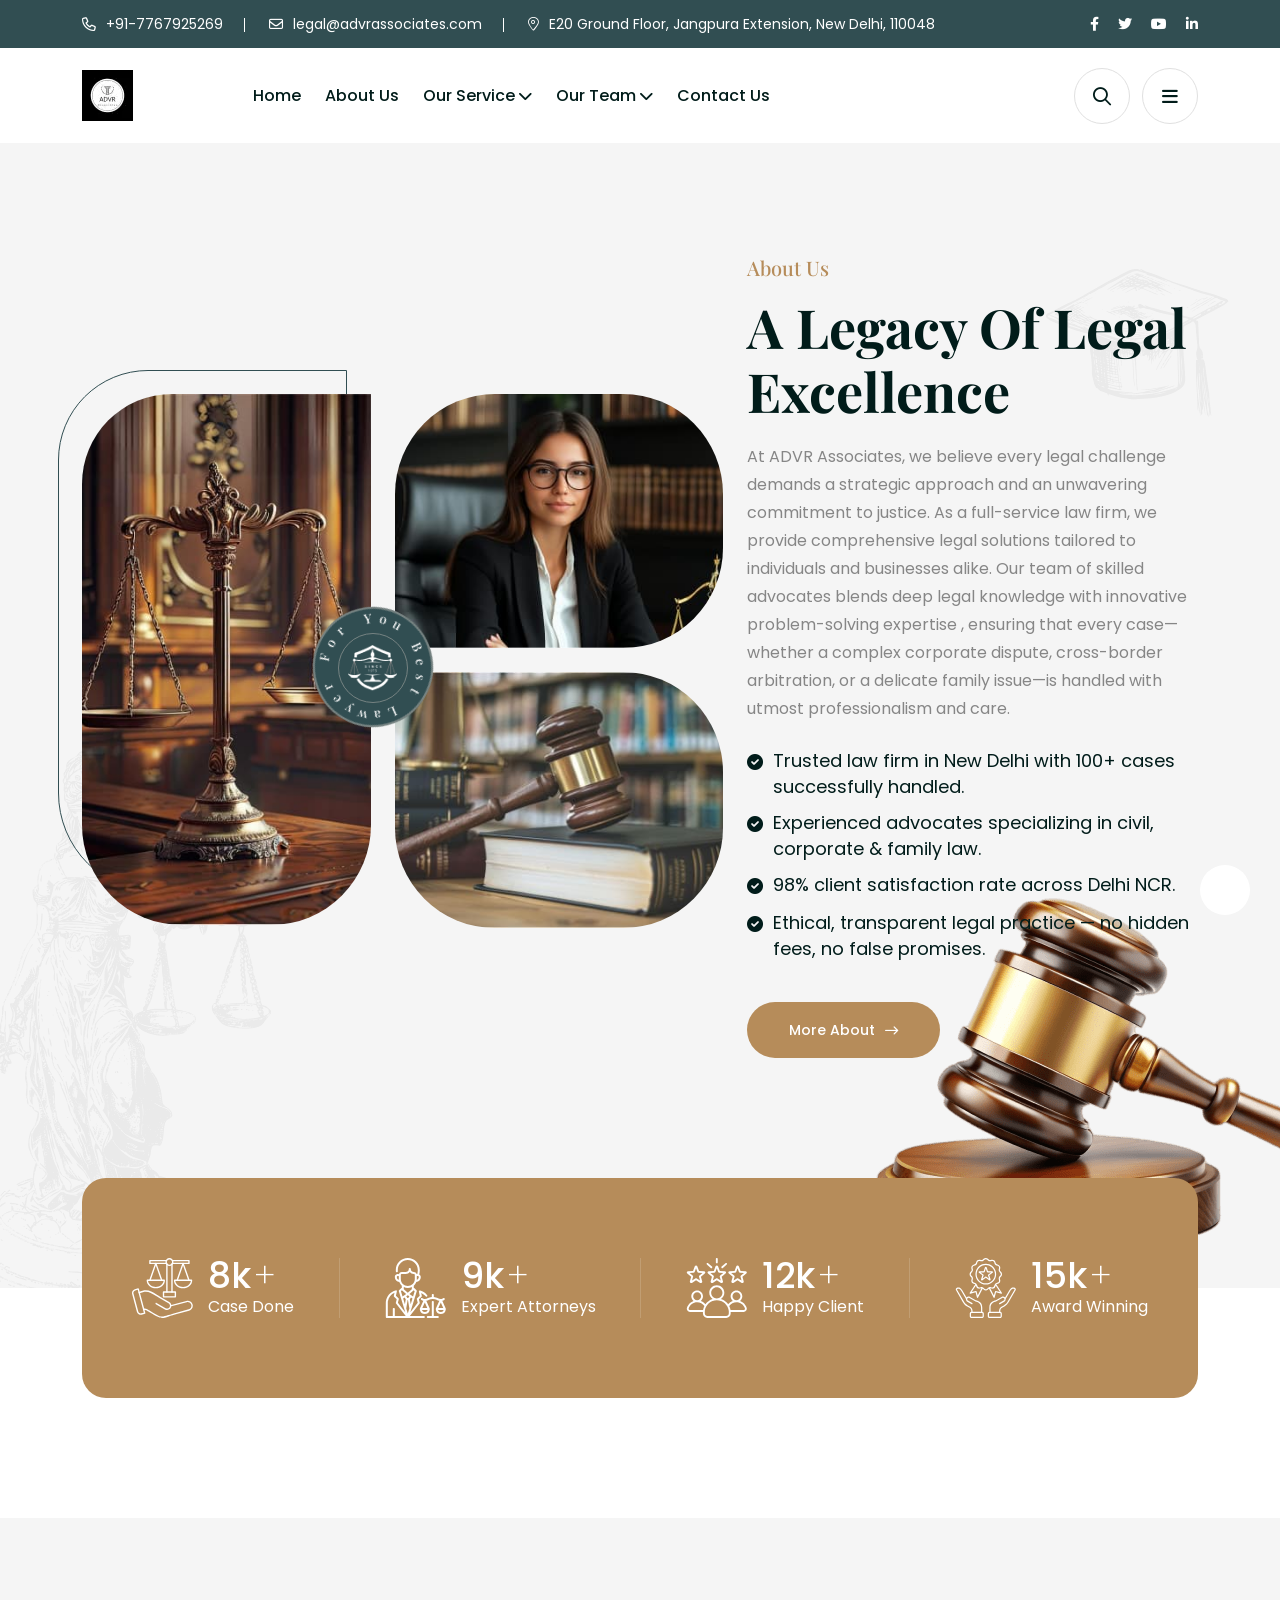
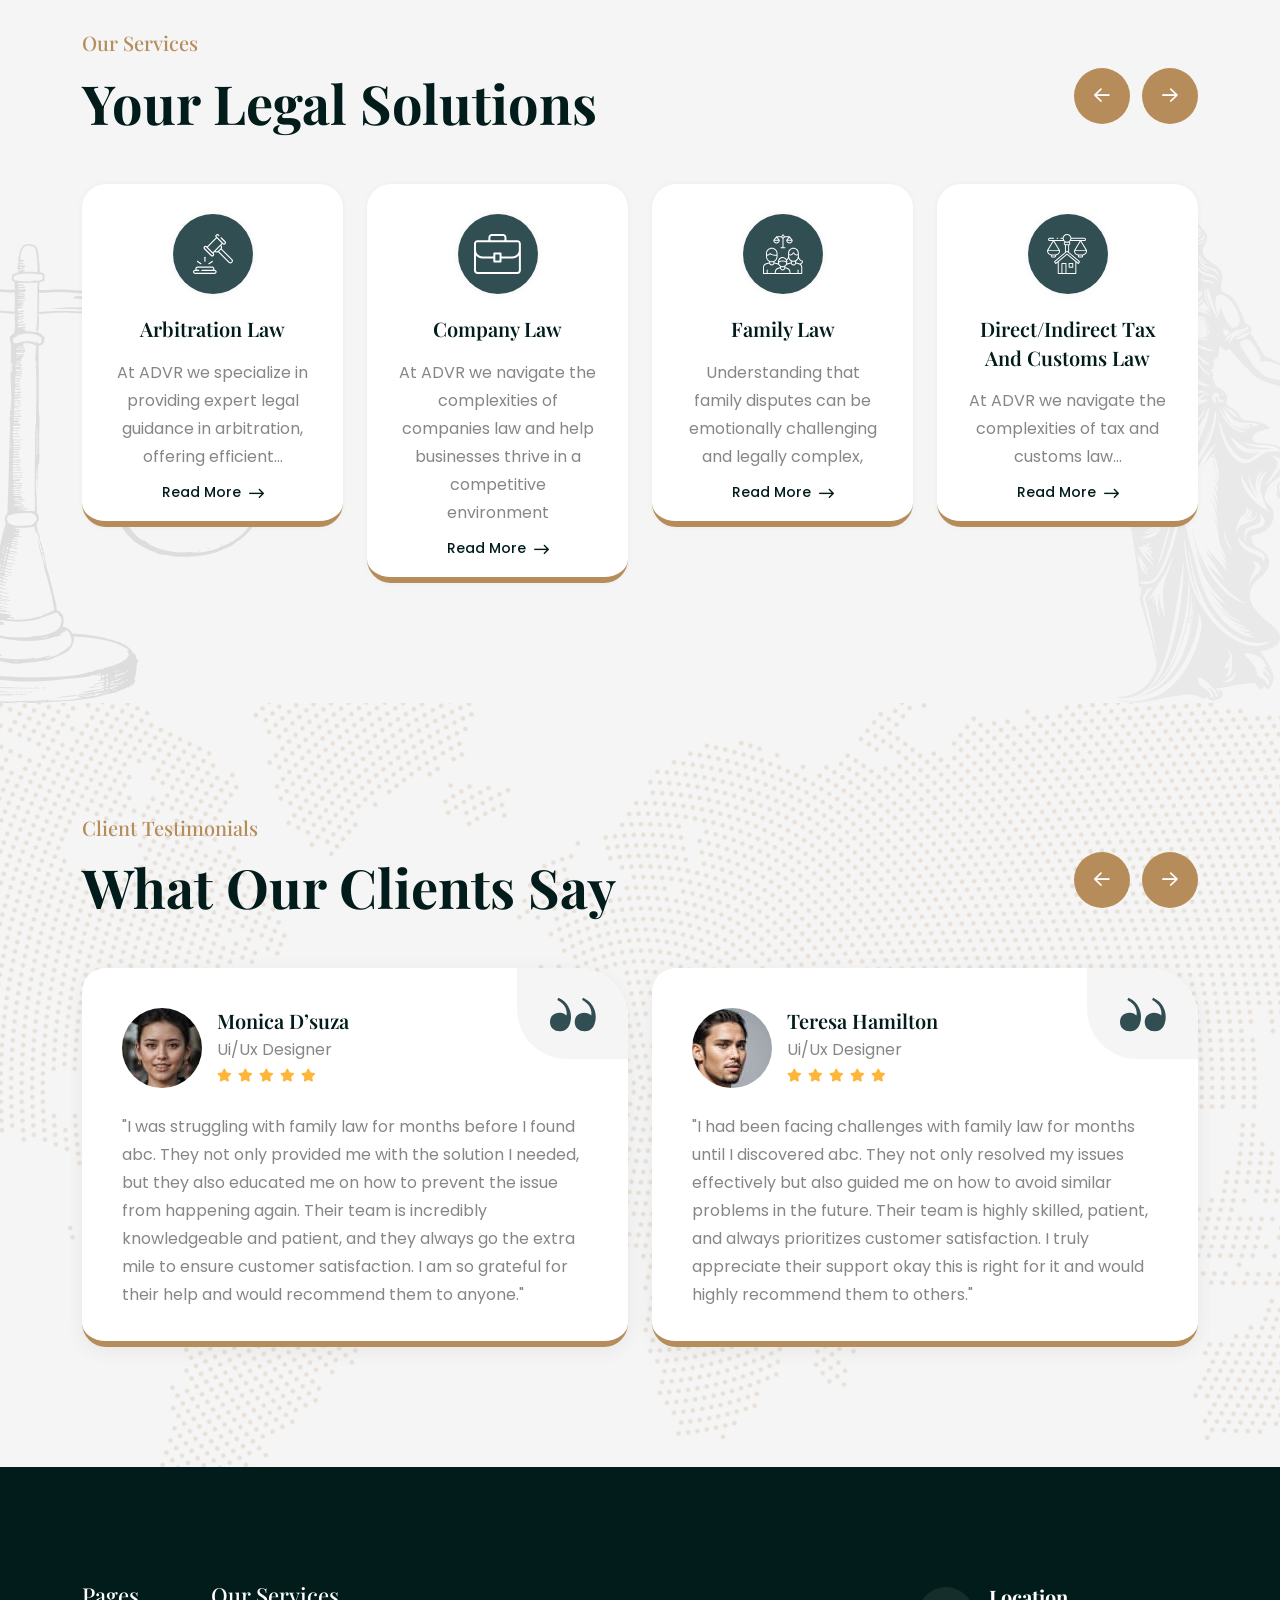
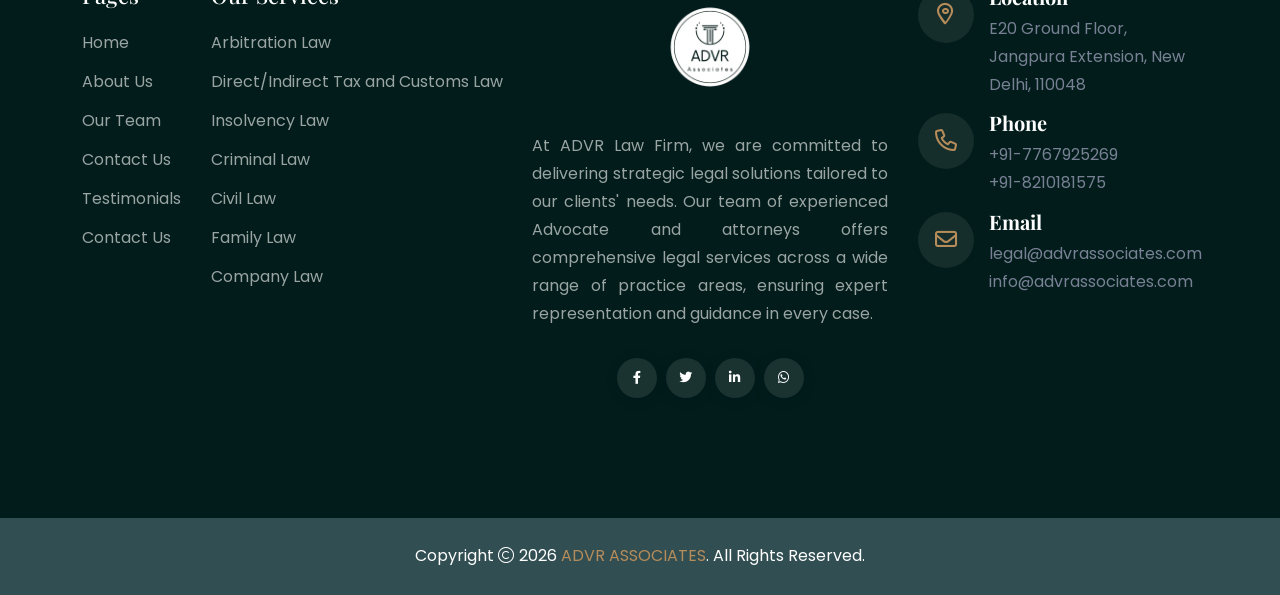
==== commit d3f582f1: "Update about.html" ====
--- a/about.html
+++ b/about.html
@@ -352,20 +352,21 @@
             <div class="checklist style2 mb-40">
               <ul>
                 <li>
-                  <i class="fa-sharp fa-solid fa-circle-check"></i> Committed to
-                  excellence in legal practice.
+                  <i class="fa-sharp fa-solid fa-circle-check"></i> Trusted law
+                  firm in New Delhi with 100+ cases successfully handled.
                 </li>
                 <li>
-                  <i class="fa-sharp fa-solid fa-circle-check"></i> Act with
-                  honesty and uphold ethical principles.
+                  <i class="fa-sharp fa-solid fa-circle-check"></i> Experienced
+                  advocates specializing in civil, corporate & family law.
                 </li>
                 <li>
-                  <i class="fa-sharp fa-solid fa-circle-check"></i> Road Test
-                  Preparation with 98% success
+                  <i class="fa-sharp fa-solid fa-circle-check"></i> 98% client
+                  satisfaction rate across Delhi NCR.
                 </li>
                 <li>
-                  <i class="fa-sharp fa-solid fa-circle-check"></i> Meeting
-                  clients' needs is our priority.
+                  <i class="fa-sharp fa-solid fa-circle-check"></i> Ethical,
+                  transparent legal practice — no hidden fees, no false
+                  promises.
                 </li>
               </ul>
             </div>
@@ -512,11 +513,11 @@
                     </div>
                     <div class="box-content">
                       <h3 class="box-title">
-                        <a href="service-details.html">Criminal Law</a>
+                        <a href="arbitration-law.html">Arbitration Law</a>
                       </h3>
                       <p class="box-text">
-                        Defense representations for more various criminal
-                        charges. Investigations and evidence analysis..
+                        At ADVR we specialize in providing expert legal guidance
+                        in arbitration, offering efficient...
                       </p>
                     </div>
                     <a href="service-details.html" class="link-btn"
@@ -534,11 +535,11 @@
                     </div>
                     <div class="box-content">
                       <h3 class="box-title">
-                        <a href="service-details.html">Corporate Law</a>
+                        <a href="company-law.html">Company Law</a>
                       </h3>
                       <p class="box-text">
-                        Divorce, child custody, child support, and alimony.
-                        Prenuptial agreements and postnuptial agreements
+                        At ADVR we navigate the complexities of companies law
+                        and help businesses thrive in a competitive environment
                       </p>
                     </div>
                     <a href="service-details.html" class="link-btn"
@@ -559,8 +560,8 @@
                         <a href="service-details.html">Family Law</a>
                       </h3>
                       <p class="box-text">
-                        Examining policies related to private and public health
-                        insurance, Medicare, Medicaid, and the Affordable.
+                        Understanding that family disputes can be emotionally
+                        challenging and legally complex,
                       </p>
                     </div>
                     <a href="service-details.html" class="link-btn"
@@ -578,11 +579,13 @@
                     </div>
                     <div class="box-content">
                       <h3 class="box-title">
-                        <a href="service-details.html">Real Estate Law</a>
+                        <a href="direct-indirect-tax-customs-law.html"
+                          >Direct/Indirect Tax And Customs Law</a
+                        >
                       </h3>
                       <p class="box-text">
-                        Divorce, child custody, child support, and alimony.
-                        Prenuptial agreements and postnuptial agreements
+                        At ADVR we navigate the complexities of tax and customs
+                        law...
                       </p>
                     </div>
                     <a href="service-details.html" class="link-btn"
@@ -600,11 +603,11 @@
                     </div>
                     <div class="box-content">
                       <h3 class="box-title">
-                        <a href="service-details.html">Personal Injury Law</a>
+                        <a href="insolvency-law.html">Insolvency Law</a>
                       </h3>
                       <p class="box-text">
-                        Property transactions, leases, and zoning issues. Real
-                        estate disputes and litigation. Property title searches.
+                        At ADVR, we provide strategic guidance in insolvency
+                        law, helping businesses and individuals
                       </p>
                     </div>
                     <a href="service-details.html" class="link-btn"
@@ -622,11 +625,34 @@
                     </div>
                     <div class="box-content">
                       <h3 class="box-title">
-                        <a href="service-details.html">Health Care Policy</a>
+                        <a href="criminal-law.html">Criminal Law</a>
                       </h3>
                       <p class="box-text">
-                        Divorce, child custody, child support, and alimony.
-                        Prenuptial agreements and postnuptial agreements
+                        we provide robust defense in criminal litigation,
+                        ensuring that our clients’ rights
+                      </p>
+                    </div>
+                    <a href="service-details.html" class="link-btn"
+                      >Read More <i class="fa-regular fa-arrow-right-long"></i
+                    ></a>
+                  </div>
+                </div>
+
+                <div class="swiper-slide">
+                  <div class="service-card style-2 bg-white">
+                    <div class="box-icon">
+                      <img
+                        src="assets/img/my-images/service_card_1_6.svg"
+                        alt="Icon"
+                      />
+                    </div>
+                    <div class="box-content">
+                      <h3 class="box-title">
+                        <a href="civil-law.html">Civil Law</a>
+                      </h3>
+                      <p class="box-text">
+                        Offering expert representation in a wide range of
+                        disputes. Whether handling
                       </p>
                     </div>
                     <a href="service-details.html" class="link-btn"
--- a/assets/css/style.css
+++ b/assets/css/style.css
@@ -16438,7 +16438,7 @@
 }
 
 .choose-card .box-title {
-    font-size: 30px;
+    font-size: 25px;
     color: var(--white-color);
     margin-bottom: 5px;
 }
@@ -21731,7 +21731,7 @@
 }
 
 .hero-title {
-    font-size: 50px;
+    font-size: 45px;
     text-transform: capitalize;
     margin-bottom: 38px;
 }
@@ -26357,4 +26357,4 @@
         margin-left: auto;
         margin-right: au;
     }
-}+}
